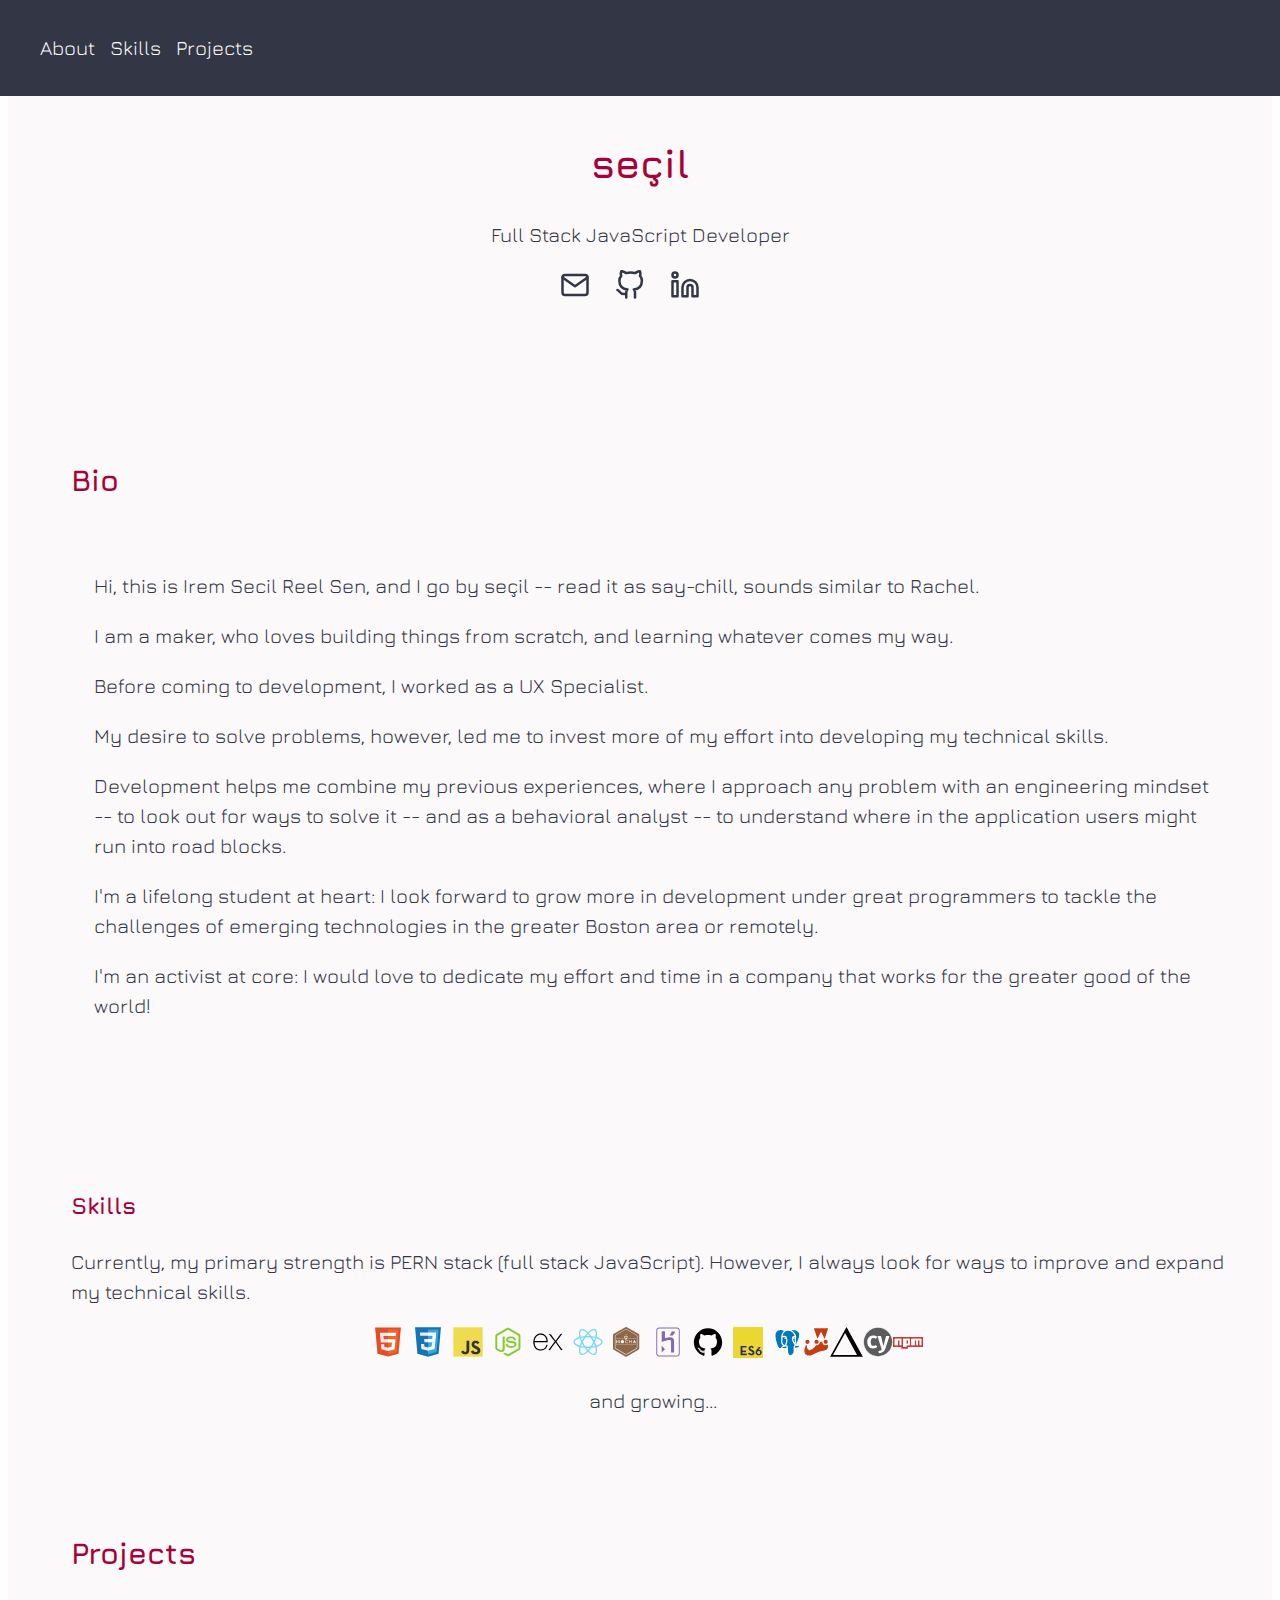
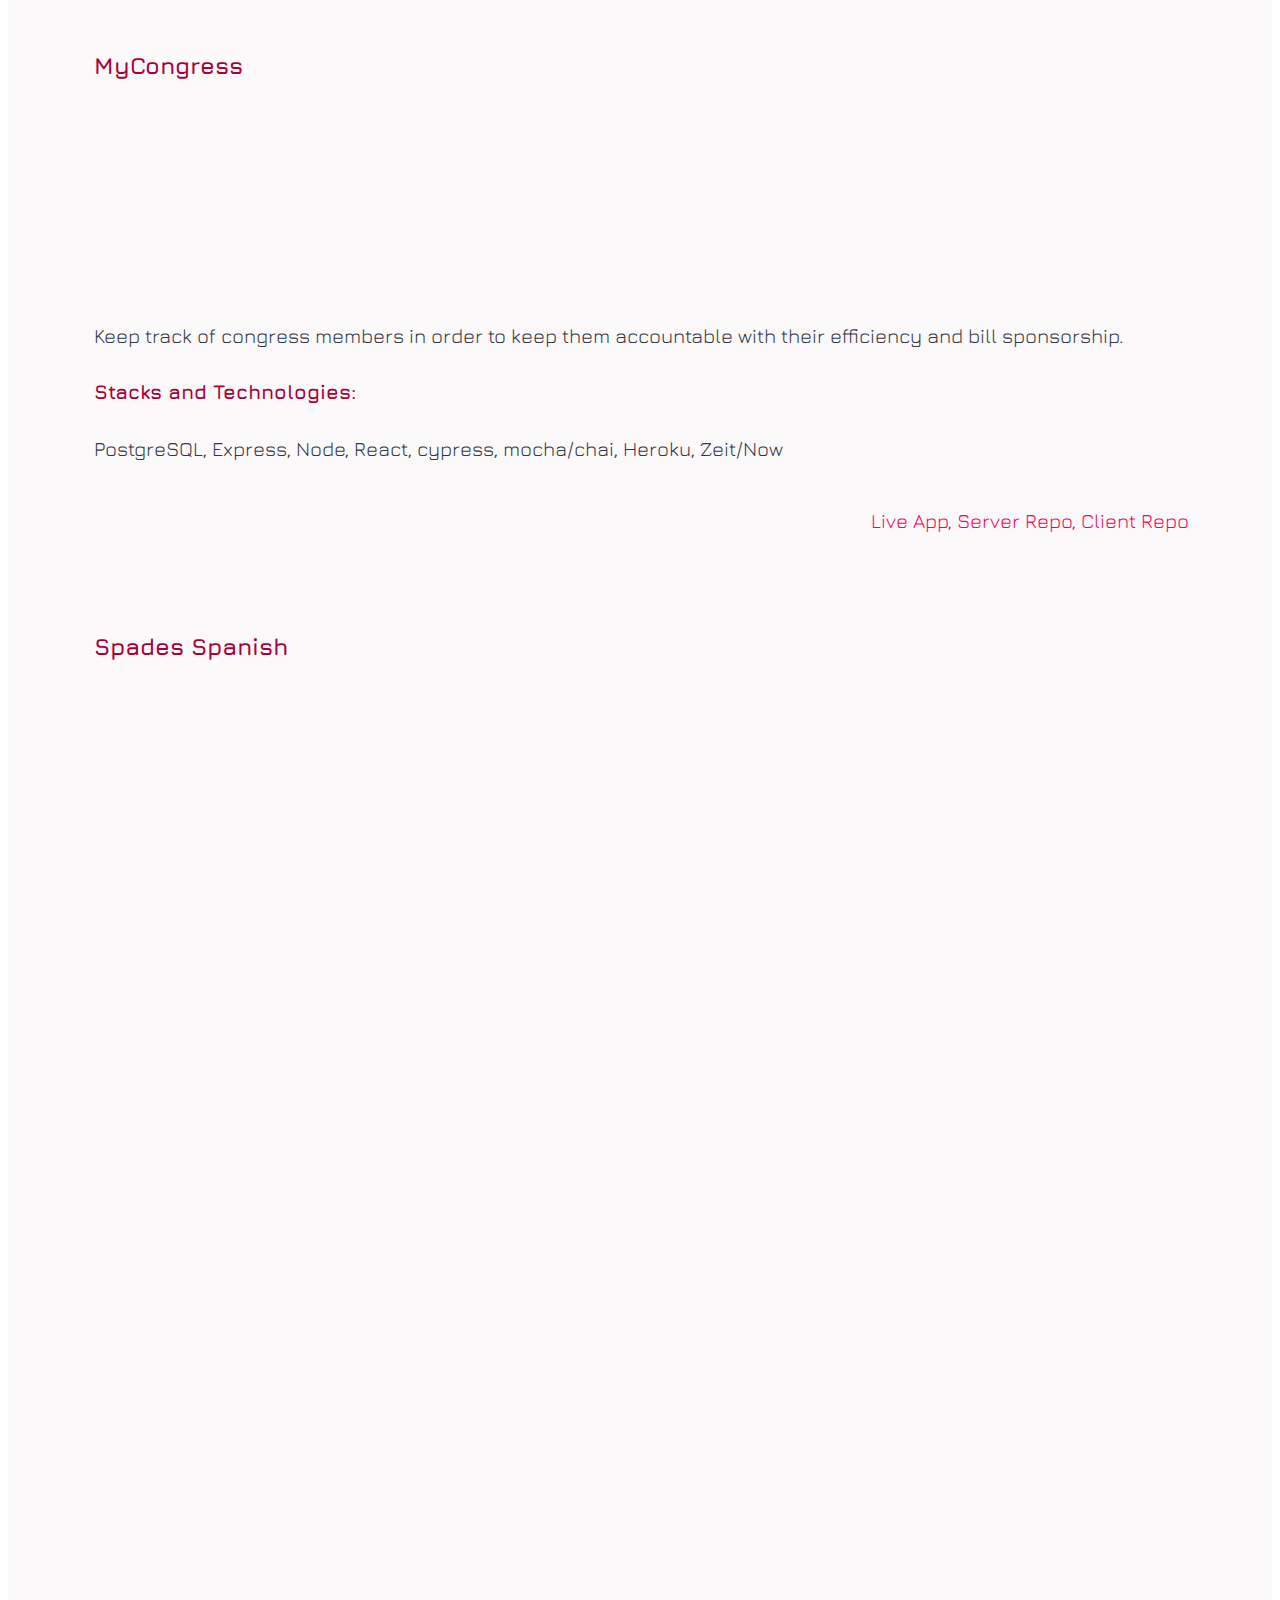
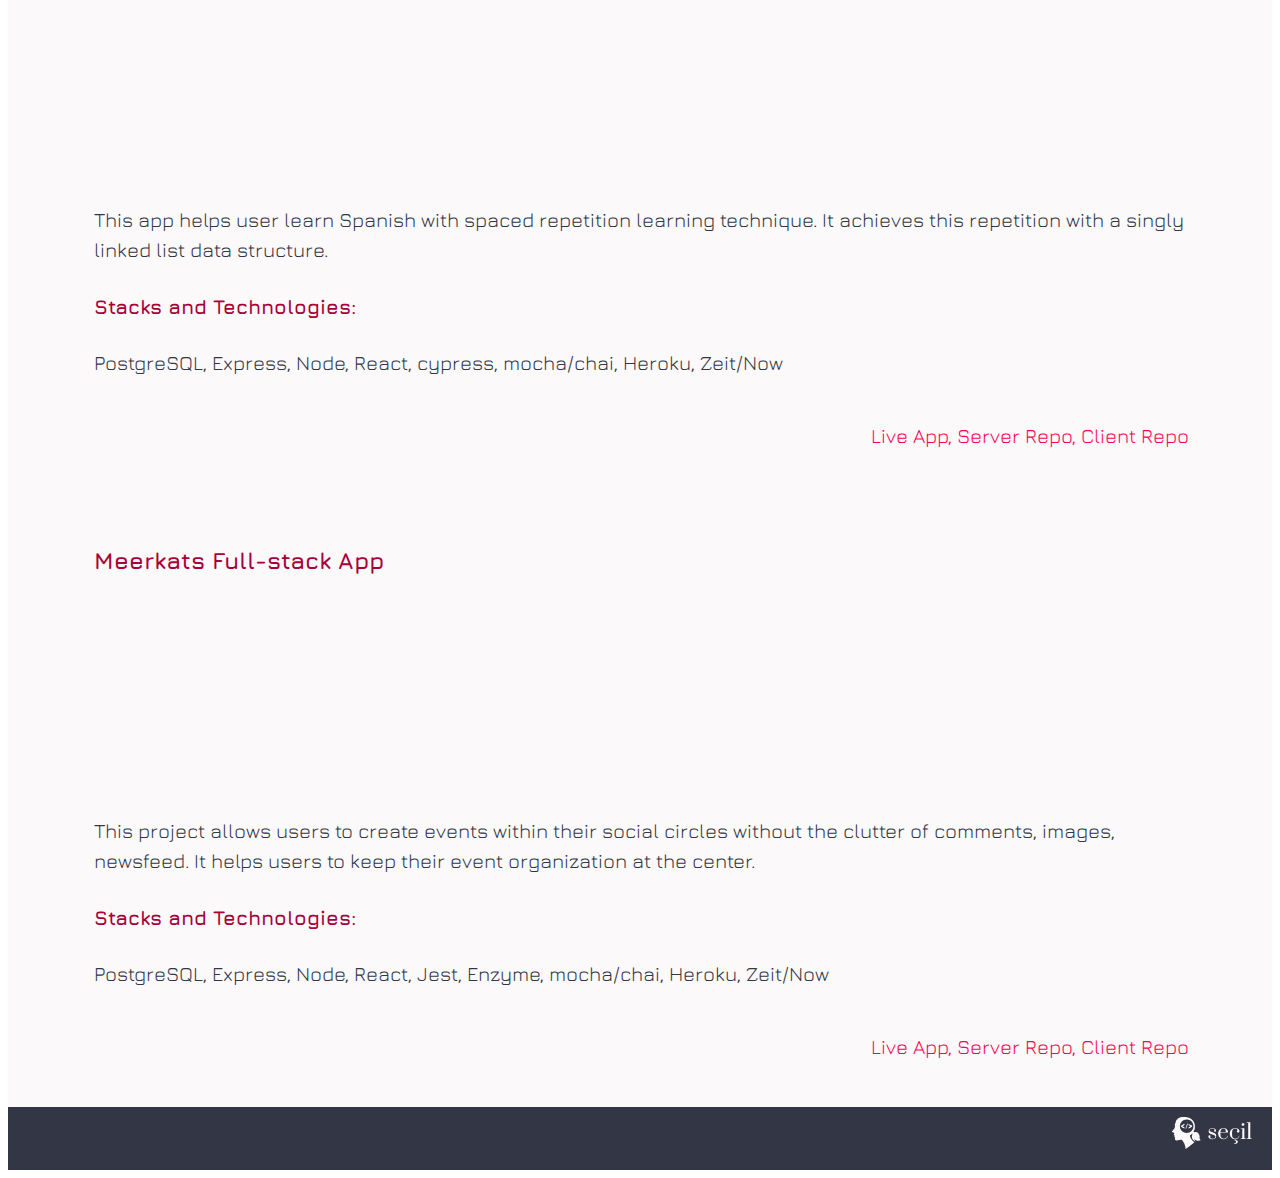
==== index.html @ dd3e44ad "added favicon" ====
<!DOCTYPE html>
<html lang="en">
<head>
        <!-- Global site tag (gtag.js) - Google Analytics -->
    <script async src="https://www.googletagmanager.com/gtag/js?id=UA-135874623-1"></script>
    <script>
    window.dataLayer = window.dataLayer || [];
    function gtag(){dataLayer.push(arguments);}
    gtag('js', new Date());

    gtag('config', 'UA-135874623-1');
    </script>
    <meta charset="UTF-8">
    <meta name="viewport" content="width=device-width, initial-scale=1.0">
    <meta http-equiv="X-UA-Compatible" content="ie=edge">
    <title>seçil, PERN Developer</title>
    <link href="https://fonts.googleapis.com/css?family=Crimson+Text|Julius+Sans+One|Jura" rel="stylesheet">
    <link rel="stylesheet" type="text/css" href="index.css">
    <link rel="icon" href="resources/favicon.ico" type="image/x-icon">
</head>
<body>
    <nav role="navigation">
        <ul id="navigation-bar">
            <li><a href="#about" id="navigation-items">About</a></li>
            <li><a href="#skills" id="navigation-items">Skills</a></li>
            <li><a href="#projects" id="navigation-items">Projects</a></li>
        </ul>
    </nav>
    <main role="main">
        <header role="banner">
            <h1>seçil</h1>
            <p>Full Stack JavaScript Developer</p>
            <div class="contact">
                <a href="mailto:secilreel@yahoo.com" target="_blank">
                    <img src="resources/mail.svg" class="header-logo" alt="mailto logo">
                </a>
                <a href="https://github.com/secilreel" alt="github account link" target="_blank">
                    <img src="resources/github.svg" class="header-logo" alt="github logo">
                </a>
                <a href="https://www.linkedin.com/in/irem-secil-reel-sen/" alt="linkedin account link" target="_blank">
                    <img src="resources/linkedin.svg" class="header-logo" alt="linkedin logo">
                </a>
            </div>
        </header>
        <br />
        <div class="content" id="about">
          <div class="padded-div">
            <h2>Bio</h2>
            <section class="bio-info">
                <p>Hi, this is Irem Secil Reel Sen, and I go by seçil -- read it as 
                    say-chill, sounds similar to Rachel.</p>
                <p>I am a maker, who loves building things from scratch, and learning 
                    whatever comes my way.</p>
                <p>Before coming to development, I worked as a UX Specialist.</p>
                <p>My desire to solve problems, however, led me to invest more of 
                    my effort into developing my technical skills.</p>
                <p>Development helps me combine my previous experiences, where I 
                    approach any problem with an engineering mindset -- to look out for 
                    ways to solve it -- and as a behavioral analyst -- to understand where 
                    in the application users might run into road blocks.</p>
                <p>I'm a lifelong student at heart: I look forward to grow more in 
                    development under great programmers to tackle the challenges of 
                    emerging technologies in the greater Boston area or remotely.</p>
                <p>I'm an activist at core: I would love to dedicate my effort and time
                     in a company that works for the greater good of the world!</p>
                <br />
          </div>
                <div id="skills">
                  <div class="padded-div">
                    <h3>Skills</h3>
                    <p>Currently, my primary strength is PERN stack (full stack JavaScript). However, I always look for ways to improve and expand my technical skills.</p>
                    <div class="tech-skills-icons">
                        <ul class="tech-skills-deck">
                            <li class="tech-skills-icon html" style="opacity: 1;">
                            <svg viewBox="0 0 128 128" class="tech">
                            <path fill="#E44D26" d="M19.037 113.876l-10.005-112.215h109.936l-10.016 112.198-45.019 12.48z"></path><path fill="#F16529" d="M64 116.8l36.378-10.086 8.559-95.878h-44.937z"></path><path fill="#EBEBEB" d="M64 52.455h-18.212l-1.258-14.094h19.47v-13.762h-34.511l.33 3.692 3.382 37.927h30.799zM64 88.198l-.061.017-15.327-4.14-.979-10.975h-13.817l1.928 21.609 28.193 7.826.063-.017z"></path><path fill="#fff" d="M63.952 52.455v13.763h16.947l-1.597 17.849-15.35 4.143v14.319l28.215-7.82.207-2.325 3.234-36.233.335-3.696h-3.708zM63.952 24.599v13.762h33.244l.276-3.092.628-6.978.329-3.692z"></path>
                            </svg>
                            </li>
                            <li class="tech-skills-icon css" style="opacity: 1;">
                            <svg viewBox="0 0 128 128" class="tech" >
                            <path fill="#1572B6" d="M18.814 114.123l-10.054-112.771h110.48l-10.064 112.754-45.243 12.543-45.119-12.526z"></path><path fill="#33A9DC" d="M64.001 117.062l36.559-10.136 8.601-96.354h-45.16v106.49z"></path><path fill="#fff" d="M64.001 51.429h18.302l1.264-14.163h-19.566v-13.831h34.681999999999995l-.332 3.711-3.4 38.114h-30.95v-13.831z"></path><path fill="#EBEBEB" d="M64.083 87.349l-.061.018-15.403-4.159-.985-11.031h-13.882l1.937 21.717 28.331 7.863.063-.018v-14.39z"></path><path fill="#fff" d="M81.127 64.675l-1.666 18.522-15.426 4.164v14.39l28.354-7.858.208-2.337 2.406-26.881h-13.876z"></path><path fill="#EBEBEB" d="M64.048 23.435v13.831000000000001h-33.407999999999994l-.277-3.108-.63-7.012-.331-3.711h34.646zM64.001 51.431v13.831000000000001h-15.209l-.277-3.108-.631-7.012-.33-3.711h16.447z"></path>
                            </svg>
                            </li>
                            <li class="tech-skills-icon js" style="opacity: 1;">
                            <svg viewBox="0 0 128 128" class="tech">
                            <path style="fill: #F0DB4F" d="M1.408 1.408h125.184v125.185h-125.184z"></path><path fill="#323330" d="M116.347 96.736c-.917-5.711-4.641-10.508-15.672-14.981-3.832-1.761-8.104-3.022-9.377-5.926-.452-1.69-.512-2.642-.226-3.665.821-3.32 4.784-4.355 7.925-3.403 2.023.678 3.938 2.237 5.093 4.724 5.402-3.498 5.391-3.475 9.163-5.879-1.381-2.141-2.118-3.129-3.022-4.045-3.249-3.629-7.676-5.498-14.756-5.355l-3.688.477c-3.534.893-6.902 2.748-8.877 5.235-5.926 6.724-4.236 18.492 2.975 23.335 7.104 5.332 17.54 6.545 18.873 11.531 1.297 6.104-4.486 8.08-10.234 7.378-4.236-.881-6.592-3.034-9.139-6.949-4.688 2.713-4.688 2.713-9.508 5.485 1.143 2.499 2.344 3.63 4.26 5.795 9.068 9.198 31.76 8.746 35.83-5.176.165-.478 1.261-3.666.38-8.581zm-46.885-37.793h-11.709l-.048 30.272c0 6.438.333 12.34-.714 14.149-1.713 3.558-6.152 3.117-8.175 2.427-2.059-1.012-3.106-2.451-4.319-4.485-.333-.584-.583-1.036-.667-1.071l-9.52 5.83c1.583 3.249 3.915 6.069 6.902 7.901 4.462 2.678 10.459 3.499 16.731 2.059 4.082-1.189 7.604-3.652 9.448-7.401 2.666-4.915 2.094-10.864 2.07-17.444.06-10.735.001-21.468.001-32.237z"></path>
                            </svg>
                            </li>
                            <li class="tech-skills-icon node" style="opacity: 1;">
                            <svg viewBox="0 0 128 128" class="tech">
                            <path style="fill:#83CD29" d="M112.771 30.334l-44.097-25.605c-2.781-1.584-6.402-1.584-9.205 0l-44.568 25.605c-2.87 1.651-4.901 4.754-4.901 8.073v51.142c0 3.319 2.084 6.423 4.954 8.083l11.775 6.688c5.628 2.772 7.617 2.772 10.178 2.772 8.333 0 13.093-5.039 13.093-13.828v-50.49c0-.713-.371-1.774-1.071-1.774h-5.623c-.712 0-2.306 1.061-2.306 1.773v50.49c0 3.896-3.524 7.773-10.11 4.48l-12.167-7.013c-.424-.23-.723-.693-.723-1.181v-51.142c0-.482.555-.966.982-1.213l44.424-25.561c.415-.235 1.025-.235 1.439 0l43.882 25.555c.42.253.272.722.272 1.219v51.142c0 .488.183.963-.232 1.198l-44.086 25.576c-.378.227-.847.227-1.261 0l-11.307-6.749c-.341-.198-.746-.269-1.073-.086-3.146 1.783-3.726 2.02-6.677 3.043-.726.253-1.797.692.41 1.929l14.798 8.754c1.417.82 3.027 1.246 4.647 1.246 1.642 0 3.25-.426 4.667-1.246l43.885-25.582c2.87-1.672 4.23-4.764 4.23-8.083v-51.142c0-3.319-1.36-6.414-4.229-8.073zM77.91 81.445c-11.726 0-14.309-3.235-15.17-9.066-.1-.628-.633-1.379-1.272-1.379h-5.731c-.709 0-1.279.86-1.279 1.566 0 7.466 4.059 16.512 23.453 16.512 14.039 0 22.088-5.455 22.088-15.109 0-9.572-6.467-12.084-20.082-13.886-13.762-1.819-15.16-2.738-15.16-5.962 0-2.658 1.184-6.203 11.374-6.203 9.105 0 12.461 1.954 13.842 8.091.118.577.645.991 1.24.991h5.754c.354 0 .692-.143.94-.396.24-.272.367-.613.335-.979-.891-10.568-7.912-15.493-22.112-15.493-12.631 0-20.166 5.334-20.166 14.275 0 9.698 7.497 12.378 19.622 13.577 14.505 1.422 15.633 3.542 15.633 6.395 0 4.955-3.978 7.066-13.309 7.066z"></path>
                            </svg>
                            </li>
                            <li class="tech-skills-icon express" style="opacity: 1;">
                            <svg viewBox="0 0 128 128" class="tech">
                            <path style="fill:black" d="M126.67,98.44c-4.56,1.16-7.38.05-9.91-3.75-5.68-8.51-11.95-16.63-18-24.9-.78-1.07-1.59-2.12-2.6-3.45C89,76,81.85,85.2,75.14,94.77c-2.4,3.42-4.92,4.91-9.4,3.7L92.66,62.34,67.6,29.71c4.31-.84,7.29-.41,9.93,3.45,5.83,8.52,12.26,16.63,18.67,25.21C102.65,49.82,109,41.7,115,33.26c2.41-3.42,5-4.72,9.33-3.46-3.28,4.35-6.49,8.63-9.72,12.88-4.36,5.73-8.64,11.53-13.16,17.14-1.61,2-1.35,3.3.09,5.19C109.9,76,118.16,87.1,126.67,98.44Z"></path><path style="fill:black" d="M1.33,61.74c.72-3.61,1.2-7.29,2.2-10.83,6-21.43,30.6-30.34,47.5-17.06C60.93,41.64,63.39,52.62,62.9,65H7.1c-.84,22.21,15.15,35.62,35.53,28.78,7.15-2.4,11.36-8,13.47-15,1.07-3.51,2.84-4.06,6.14-3.06-1.69,8.76-5.52,16.08-13.52,20.66-12,6.86-29.13,4.64-38.14-4.89C5.26,85.89,3,78.92,2,71.39c-.15-1.2-.46-2.38-.7-3.57Q1.33,64.78,1.33,61.74ZM7.2,60.25H57.63c-.33-16.06-10.33-27.47-24-27.57C18.63,32.56,7.85,43.7,7.2,60.25Z"></path>
                            </svg>
                            </li>
                            <li class="tech-skills-icon react" style="opacity: 1;">
                            <svg viewBox="0 0 128 128" class="tech">
                            <path style="fill: #74d8f5" d="M107.3 45.2c-2.2-.8-4.5-1.6-6.9-2.3.6-2.4 1.1-4.8 1.5-7.1 2.1-13.2-.2-22.5-6.6-26.1-1.9-1.1-4-1.6-6.4-1.6-7 0-15.9 5.2-24.9 13.9-9-8.7-17.9-13.9-24.9-13.9-2.4 0-4.5.5-6.4 1.6-6.4 3.7-8.7 13-6.6 26.1.4 2.3.9 4.7 1.5 7.1-2.4.7-4.7 1.4-6.9 2.3-12.5 4.8-19.3 11.4-19.3 18.8s6.9 14 19.3 18.8c2.2.8 4.5 1.6 6.9 2.3-.6 2.4-1.1 4.8-1.5 7.1-2.1 13.2.2 22.5 6.6 26.1 1.9 1.1 4 1.6 6.4 1.6 7.1 0 16-5.2 24.9-13.9 9 8.7 17.9 13.9 24.9 13.9 2.4 0 4.5-.5 6.4-1.6 6.4-3.7 8.7-13 6.6-26.1-.4-2.3-.9-4.7-1.5-7.1 2.4-.7 4.7-1.4 6.9-2.3 12.5-4.8 19.3-11.4 19.3-18.8s-6.8-14-19.3-18.8zm-14.8-30.5c4.1 2.4 5.5 9.8 3.8 20.3-.3 2.1-.8 4.3-1.4 6.6-5.2-1.2-10.7-2-16.5-2.5-3.4-4.8-6.9-9.1-10.4-13 7.4-7.3 14.9-12.3 21-12.3 1.3 0 2.5.3 3.5.9zm-11.2 59.3c-1.8 3.2-3.9 6.4-6.1 9.6-3.7.3-7.4.4-11.2.4-3.9 0-7.6-.1-11.2-.4-2.2-3.2-4.2-6.4-6-9.6-1.9-3.3-3.7-6.7-5.3-10 1.6-3.3 3.4-6.7 5.3-10 1.8-3.2 3.9-6.4 6.1-9.6 3.7-.3 7.4-.4 11.2-.4 3.9 0 7.6.1 11.2.4 2.2 3.2 4.2 6.4 6 9.6 1.9 3.3 3.7 6.7 5.3 10-1.7 3.3-3.4 6.6-5.3 10zm8.3-3.3c1.5 3.5 2.7 6.9 3.8 10.3-3.4.8-7 1.4-10.8 1.9 1.2-1.9 2.5-3.9 3.6-6 1.2-2.1 2.3-4.2 3.4-6.2zm-25.6 27.1c-2.4-2.6-4.7-5.4-6.9-8.3 2.3.1 4.6.2 6.9.2 2.3 0 4.6-.1 6.9-.2-2.2 2.9-4.5 5.7-6.9 8.3zm-18.6-15c-3.8-.5-7.4-1.1-10.8-1.9 1.1-3.3 2.3-6.8 3.8-10.3 1.1 2 2.2 4.1 3.4 6.1 1.2 2.2 2.4 4.1 3.6 6.1zm-7-25.5c-1.5-3.5-2.7-6.9-3.8-10.3 3.4-.8 7-1.4 10.8-1.9-1.2 1.9-2.5 3.9-3.6 6-1.2 2.1-2.3 4.2-3.4 6.2zm25.6-27.1c2.4 2.6 4.7 5.4 6.9 8.3-2.3-.1-4.6-.2-6.9-.2-2.3 0-4.6.1-6.9.2 2.2-2.9 4.5-5.7 6.9-8.3zm22.2 21l-3.6-6c3.8.5 7.4 1.1 10.8 1.9-1.1 3.3-2.3 6.8-3.8 10.3-1.1-2.1-2.2-4.2-3.4-6.2zm-54.5-16.2c-1.7-10.5-.3-17.9 3.8-20.3 1-.6 2.2-.9 3.5-.9 6 0 13.5 4.9 21 12.3-3.5 3.8-7 8.2-10.4 13-5.8.5-11.3 1.4-16.5 2.5-.6-2.3-1-4.5-1.4-6.6zm-24.7 29c0-4.7 5.7-9.7 15.7-13.4 2-.8 4.2-1.5 6.4-2.1 1.6 5 3.6 10.3 6 15.6-2.4 5.3-4.5 10.5-6 15.5-13.8-4-22.1-10-22.1-15.6zm28.5 49.3c-4.1-2.4-5.5-9.8-3.8-20.3.3-2.1.8-4.3 1.4-6.6 5.2 1.2 10.7 2 16.5 2.5 3.4 4.8 6.9 9.1 10.4 13-7.4 7.3-14.9 12.3-21 12.3-1.3 0-2.5-.3-3.5-.9zm60.8-20.3c1.7 10.5.3 17.9-3.8 20.3-1 .6-2.2.9-3.5.9-6 0-13.5-4.9-21-12.3 3.5-3.8 7-8.2 10.4-13 5.8-.5 11.3-1.4 16.5-2.5.6 2.3 1 4.5 1.4 6.6zm9-15.6c-2 .8-4.2 1.5-6.4 2.1-1.6-5-3.6-10.3-6-15.6 2.4-5.3 4.5-10.5 6-15.5 13.8 4 22.1 10 22.1 15.6 0 4.7-5.8 9.7-15.7 13.4z"></path>
                            </svg>
                            </li>
                            <li class="tech-skills-icon mocha" style="opacity: 1;">
                            <svg viewBox="0 0 128 128" class="tech">
                            <path style="fill: #8d6748" class="cls-1" d="M60.91,52h4a1,1,0,0,0,.54-.24C67.77,49,68.1,43.6,68.1,41.7a.7.7,0,0,0-.68-.7h-9a.68.68,0,0,0-.68.68c.07,1.9.34,7.36,2.65,10.08A.65.65,0,0,0,60.91,52Zm4.41-5.16C67,46.23,67,45.62,67,45.62a10.69,10.69,0,0,1-2,5.24.51.51,0,0,1-.41.15H61.25c-.14,0-.34,0-.41-.15a9.6,9.6,0,0,1-1.7-3.77S63.08,47.65,65.32,46.84Z" transform="translate(-8 -0.81)"></path><path style="fill: #8d6748" class="cls-1" d="M116.42,29.94,67.48,1.72a6.83,6.83,0,0,0-6.83,0L11.6,29.94A6.9,6.9,0,0,0,8,35.78V92.22a7,7,0,0,0,3.58,5.83l48.94,28.22a6.83,6.83,0,0,0,6.83,0L116.4,98.06a7.14,7.14,0,0,0,3.6-5.83V35.78A7,7,0,0,0,116.42,29.94ZM112,88.29a5.77,5.77,0,0,1-2.94,5L66.86,117.66a5.65,5.65,0,0,1-5.84,0L18.87,93.31a5.63,5.63,0,0,1-2.87-5V39.58a5.71,5.71,0,0,1,2.87-5L61,10.2a5.6,5.6,0,0,1,5.82,0l42.21,24.35a5.69,5.69,0,0,1,2.93,5Z" transform="translate(-8 -0.81)"></path><path style="fill: #8d6748" class="cls-1" d="M108.06,36.32,65.85,12a3.87,3.87,0,0,0-1.91-.54A4.06,4.06,0,0,0,62,12L19.87,36.32A3.88,3.88,0,0,0,18,39.65V88.35a3.87,3.87,0,0,0,1.87,3.32L62,116a3.62,3.62,0,0,0,1.89.54,3.82,3.82,0,0,0,1.9-.54l42.23-24.35A3.94,3.94,0,0,0,110,88.35V39.65A3.94,3.94,0,0,0,108.06,36.32ZM67,68.19a4.8,4.8,0,0,0,3.65-1.69L72.17,68a7.7,7.7,0,0,1-1.08,1,5.9,5.9,0,0,1-1.22.75,5,5,0,0,1-1.42.47,8.33,8.33,0,0,1-1.83.14,6.72,6.72,0,0,1-4.88-2,6.1,6.1,0,0,1-1.3-2.24A7.34,7.34,0,0,1,60,63.39v-.07a7.12,7.12,0,0,1,.42-2.71,7.63,7.63,0,0,1,1.36-2.24A6.35,6.35,0,0,1,64,56.88a7.53,7.53,0,0,1,2.83-.54,13.09,13.09,0,0,1,1.69.14c.54.14.95.27,1.42.41a6.43,6.43,0,0,1,1.15.68,11.79,11.79,0,0,1,1,.88l-1.56,1.63A4.83,4.83,0,1,0,67,68.19ZM64.17,30.56c-.34.47.07,1.63.95,3a2.83,2.83,0,0,1-.95,4,3.83,3.83,0,0,0-.75-2.31C61.8,32.79,63.29,31.64,64.17,30.56Zm-2.71,2.51c-.27.27,0,1.09.61,2a1.91,1.91,0,0,1-.61,2.71A2.74,2.74,0,0,0,61,36.25C59.9,34.56,60.85,33.81,61.46,33.07ZM56.5,39H69.26a.64.64,0,0,1,.68.63C69.94,42,69.6,50,66.2,53.77a.64.64,0,0,1-.47.23H60a.67.67,0,0,1-.47-.26C56.16,49.88,55.83,42,55.83,39.66A.66.66,0,0,1,56.5,39ZM21,49H55.35s.07,0,.07,1H21ZM55,63.32v.07a7.37,7.37,0,0,1-.47,2.71,6.7,6.7,0,0,1-1.46,2.24,6.4,6.4,0,0,1-2.22,1.49,6.63,6.63,0,0,1-2.84.54,7.86,7.86,0,0,1-2.84-.54,6.47,6.47,0,0,1-2.24-1.49,6.3,6.3,0,0,1-1.41-2.24A7.16,7.16,0,0,1,41,63.39v-.07a7.43,7.43,0,0,1,.53-2.71A6.79,6.79,0,0,1,43,58.37a6.46,6.46,0,0,1,2.23-1.49,6.66,6.66,0,0,1,2.85-.54,7.88,7.88,0,0,1,2.85.54,6.48,6.48,0,0,1,2.24,1.49,6.18,6.18,0,0,1,1.35,2.24A7.14,7.14,0,0,1,55,63.32ZM29.1,67H29l-4-6.46V70H22V57h3l4.14,6.38L33.23,57H36V70H33V60.47ZM107,75H21V74h86ZM86,62V57h2V70H86V64H79v6H77V57h2v5Zm6.73,8,6-13h2.17l6,13h-2.51L103,67H96.6l-1.42,3ZM107,50H70.41c0-1,.07-1,.07-1H107Z" transform="translate(-8 -0.81)"></path>
                            </svg>
                            </li>
                            <li class="tech-skills-icon heroku" style="opacity: 1;">
                            <svg viewBox="0 0 128 128" class="tech">
                            <path style="fill: #8669a9" d="M114 13.9c0-6.6-5.3-11.9-11.9-11.9h-76.2c-6.6 0-11.9 5.3-11.9 11.9v100.3c0 6.6 5.3 11.9 11.9 11.9h76.3c6.6 0 11.9-5.3 11.9-11.9v-100.3zm-4 .1v99.3c0 4.7-3.5 8.7-8.2 8.7h-75.3c-4.7 0-8.5-4-8.5-8.7v-99.3c0-4.7 3.9-8 8.5-8h75.2c4.7 0 8.4 3.6 8.4 8.3l-.1-.3zM37 108.7l14.1-14.1-14.1-14.1zM51 47.8v-29.4l-13.9.1s.1 45.9.2 45.7c42.8-16.7 39.7-4.8 39.7-4.8v49.4l-.1.2h13.1v-49.5c0-27.1-39-11.7-39-11.7zM70 36h14.8c8-10 10.7-17 10.7-17h-15.3s-4.9 11-10.2 17z"></path>
                            </svg>
                            </li>
                            <li class="tech-skills-icon github" style="opacity: 1;">
                            <svg viewBox="0 0 128 128" class="tech">
                            <path fill-rule="evenodd" clip-rule="evenodd" d="M64 5.103c-33.347 0-60.388 27.035-60.388 60.388 0 26.682 17.303 49.317 41.297 57.303 3.017.56 4.125-1.31 4.125-2.905 0-1.44-.056-6.197-.082-11.243-16.8 3.653-20.345-7.125-20.345-7.125-2.747-6.98-6.705-8.836-6.705-8.836-5.48-3.748.413-3.67.413-3.67 6.063.425 9.257 6.223 9.257 6.223 5.386 9.23 14.127 6.562 17.573 5.02.542-3.903 2.107-6.568 3.834-8.076-13.413-1.525-27.514-6.704-27.514-29.843 0-6.593 2.36-11.98 6.223-16.21-.628-1.52-2.695-7.662.584-15.98 0 0 5.07-1.623 16.61 6.19C53.7 35 58.867 34.327 64 34.304c5.13.023 10.3.694 15.127 2.033 11.526-7.813 16.59-6.19 16.59-6.19 3.287 8.317 1.22 14.46.593 15.98 3.872 4.23 6.215 9.617 6.215 16.21 0 23.194-14.127 28.3-27.574 29.796 2.167 1.874 4.097 5.55 4.097 11.183 0 8.08-.07 14.583-.07 16.572 0 1.607 1.088 3.49 4.148 2.897 23.98-7.994 41.263-30.622 41.263-57.294C124.388 32.14 97.35 5.104 64 5.104z"></path><path d="M26.484 91.806c-.133.3-.605.39-1.035.185-.44-.196-.685-.605-.543-.906.13-.31.603-.395 1.04-.188.44.197.69.61.537.91zm-.743-.55M28.93 94.535c-.287.267-.85.143-1.232-.28-.396-.42-.47-.983-.177-1.254.298-.266.844-.14 1.24.28.394.426.472.984.17 1.255zm-.575-.618M31.312 98.012c-.37.258-.976.017-1.35-.52-.37-.538-.37-1.183.01-1.44.373-.258.97-.025 1.35.507.368.545.368 1.19-.01 1.452zm0 0M34.573 101.373c-.33.365-1.036.267-1.552-.23-.527-.487-.674-1.18-.343-1.544.336-.366 1.045-.264 1.564.23.527.486.686 1.18.333 1.543zm0 0M39.073 103.324c-.147.473-.825.688-1.51.486-.683-.207-1.13-.76-.99-1.238.14-.477.823-.7 1.512-.485.683.206 1.13.756.988 1.237zm0 0M44.016 103.685c.017.498-.563.91-1.28.92-.723.017-1.308-.387-1.315-.877 0-.503.568-.91 1.29-.924.717-.013 1.306.387 1.306.88zm0 0M48.614 102.903c.086.485-.413.984-1.126 1.117-.7.13-1.35-.172-1.44-.653-.086-.498.422-.997 1.122-1.126.714-.123 1.354.17 1.444.663zm0 0"></path>
                            </svg>
                            </li>
                            <li class="tech-skills-icon es6" style="opacity: 1;">
                                <svg version="1.1" id="Layer_1" xmlns="http://www.w3.org/2000/svg" xmlns:xlink="http://www.w3.org/1999/xlink" x="0px" y="0px" viewBox="0 0 483 512" enable-background="new 0 0 483 512" xml:space="preserve" class="tech">
                            <g>
                                <g>
                                <path fill="#ECD732" d="M1.003,512.999C1.002,342.335,1.002,171.67,1.001,1.003c160.998-0.001,321.996-0.001,482.995-0.002
                                    c0.002,170.664,0.002,341.329,0.003,511.995C323.002,512.998,162.003,512.998,1.003,512.999z M152.233,427.398
                                    c0-7.55,0-14.258,0-21.358c20.056,0,39.652,0,59.454,0c0-8.97,0-17.521,0-26.692c-20.016,0-39.743,0-59.493,0
                                    c0-15.994,0-31.363,0-47.363c22.794,0,45.17,0,67.398,0c0-9.376,0-18.109,0-26.646c-33.132,0-65.87,0-98.558,0
                                    c0,49.991,0,99.584,0,149.388c34.017,0,67.745,0,101.582,0c0-9.147,0-18.013,0-27.327
                                    C198.985,427.398,175.717,427.398,152.233,427.398z M239.532,425.037c3.899,8.383,9.245,14.76,16.095,19.646
                                    c18.021,12.854,38.114,15.034,59.047,9.794c16.555-4.145,28.362-13.989,31.512-31.604c3.194-17.861-0.607-33.895-16.297-44.581
                                    c-8.984-6.12-19.278-10.312-28.965-15.404c-5.426-2.853-11.046-5.422-16.157-8.761c-4.844-3.164-5.908-8.398-4.665-13.788
                                    c1.239-5.377,5.054-8.369,10.437-9.467c7.775-1.586,14.081,0.914,19.138,6.822c1.569,1.835,2.914,3.862,4.472,5.949
                                    c8.337-5.372,16.236-10.462,24.941-16.071c-4.604-5.194-8.174-10.35-12.81-14.235c-12.079-10.124-26.479-11.688-41.475-9.404
                                    c-16.195,2.465-28.704,10.521-33.681,26.604c-5.274,17.05-2.908,33.376,11.069,45.749c6.349,5.618,14.328,9.527,21.898,13.595
                                    c7.74,4.158,16.033,7.283,23.806,11.389c5.52,2.915,8.781,7.862,7.9,14.396c-0.908,6.729-5.621,10.353-11.73,12.24
                                    c-12.874,3.977-26.399-0.64-35.072-11.832c-1.394-1.798-2.737-3.635-4.257-5.655C256.22,415.359,248.062,420.09,239.532,425.037z
                                    M411.213,368.761c6.08-7.839,12.271-15.626,18.244-23.576c5.906-7.862,11.595-15.891,17.915-24.584
                                    c-10.744,0-20.378,0.153-30.002-0.085c-3.272-0.081-5.114,1.145-6.925,3.687c-10.13,14.23-20.627,28.203-30.568,42.562
                                    c-4.709,6.803-9.129,13.967-12.52,21.49c-10.223,22.681-4.501,46.476,14.598,59.069c19.255,12.697,40.01,13.492,60.051,2.516
                                    c28.407-15.557,30.949-57.946,5.064-75.402C435.967,366.949,423.604,365.861,411.213,368.761z"></path>
                                <path fill-rule="evenodd" clip-rule="evenodd" fill="#343332" d="M152.233,427.398c23.483,0,46.752,0,70.384,0
                                    c0,9.314,0,18.18,0,27.327c-33.837,0-67.565,0-101.582,0c0-49.804,0-99.396,0-149.388c32.688,0,65.425,0,98.558,0
                                    c0,8.537,0,17.271,0,26.646c-22.228,0-44.604,0-67.398,0c0,16,0,31.369,0,47.363c19.75,0,39.477,0,59.493,0
                                    c0,9.171,0,17.723,0,26.692c-19.802,0-39.398,0-59.454,0C152.233,413.141,152.233,419.849,152.233,427.398z"></path>
                                <path fill-rule="evenodd" clip-rule="evenodd" fill="#343332" d="M239.532,425.037c8.53-4.947,16.688-9.678,25.206-14.618
                                    c1.52,2.021,2.863,3.857,4.257,5.655c8.673,11.192,22.198,15.809,35.072,11.832c6.109-1.888,10.822-5.511,11.73-12.24
                                    c0.881-6.533-2.381-11.48-7.9-14.396c-7.772-4.105-16.065-7.23-23.806-11.389c-7.57-4.067-15.55-7.977-21.898-13.595
                                    c-13.978-12.373-16.344-28.699-11.069-45.749c4.977-16.083,17.485-24.14,33.681-26.604c14.996-2.283,29.396-0.72,41.475,9.404
                                    c4.636,3.886,8.206,9.041,12.81,14.235c-8.705,5.609-16.604,10.699-24.941,16.071c-1.558-2.087-2.902-4.114-4.472-5.949
                                    c-5.057-5.908-11.362-8.408-19.138-6.822c-5.383,1.098-9.197,4.09-10.437,9.467c-1.243,5.39-0.179,10.624,4.665,13.788
                                    c5.111,3.339,10.731,5.908,16.157,8.761c9.687,5.092,19.98,9.284,28.965,15.404c15.689,10.687,19.491,26.72,16.297,44.581
                                    c-3.149,17.614-14.957,27.459-31.512,31.604c-20.933,5.24-41.025,3.061-59.047-9.794
                                    C248.777,439.797,243.432,433.42,239.532,425.037z"></path>
                                <path fill-rule="evenodd" clip-rule="evenodd" fill="#343332" d="M411.213,368.761c12.392-2.899,24.754-1.812,35.857,5.677
                                    c25.885,17.456,23.343,59.846-5.064,75.402c-20.041,10.977-40.796,10.182-60.051-2.516c-19.099-12.594-24.82-36.389-14.598-59.069
                                    c3.391-7.523,7.811-14.688,12.52-21.49c9.941-14.359,20.438-28.332,30.568-42.562c1.811-2.542,3.652-3.768,6.925-3.687
                                    c9.624,0.238,19.258,0.085,30.002,0.085c-6.32,8.693-12.009,16.722-17.915,24.584
                                    C423.483,353.135,417.293,360.922,411.213,368.761z M413.417,430.193c11.628,0.109,20.467-8.429,20.512-19.815
                                    c0.044-11.304-8.896-20.243-20.255-20.251c-11.267-0.009-20.464,9.142-20.354,20.251
                                    C393.43,421.603,402.034,430.086,413.417,430.193z"></path>
                                <path fill-rule="evenodd" clip-rule="evenodd" fill="#EAD532" d="M413.417,430.193c-11.383-0.107-19.987-8.591-20.098-19.815
                                    c-0.109-11.109,9.088-20.26,20.354-20.251c11.358,0.008,20.299,8.947,20.255,20.251
                                    C433.884,421.765,425.045,430.303,413.417,430.193z"></path>
                                </g>
                            </g>
                            </svg>
                            </li>
                            <li class="tech-skills-icon postgres" style="opacity: 1;">
                            <svg xmlns="http://www.w3.org/2000/svg" xmlns:xlink="http://www.w3.org/1999/xlink" viewBox="0 0 48 48" version="1.1" width="30px" height="30px">
                                <g id="surface1">
                                <path style=" fill:#FFFFFF;" d="M 44.082031 29.789063 C 43.898438 28.960938 43.148438 27.992188 41.632813 27.992188 C 41.320313 27.992188 40.980469 28.03125 40.597656 28.113281 C 39.886719 28.257813 39.285156 28.328125 38.753906 28.355469 C 42.886719 21.3125 45.570313 11.535156 42.914063 8.140625 C 39.410156 3.667969 34.699219 3 32.203125 3 L 31.96875 3 C 31.039063 3.015625 30.074219 3.128906 29.105469 3.339844 L 25.519531 4.113281 C 25.03125 4.050781 24.535156 4.007813 24.019531 4 L 23.820313 4 C 22.226563 4 20.773438 4.335938 19.480469 4.972656 L 18.226563 4.480469 C 16.507813 3.800781 13.921875 2.992188 11.359375 2.992188 C 11.214844 2.992188 11.074219 2.996094 10.929688 3.003906 C 8.40625 3.09375 6.242188 4.050781 4.664063 5.769531 C 2.695313 7.914063 1.800781 11.054688 2.003906 15.101563 C 2.011719 15.308594 4.460938 36 11.398438 36 L 11.488281 36 C 12.390625 35.976563 13.25 35.613281 14.050781 34.921875 C 14.664063 35.382813 15.457031 35.652344 16.195313 35.761719 C 16.683594 35.878906 17.5625 36.039063 18.613281 36.039063 C 19.898438 36.039063 21.058594 35.777344 22.054688 35.300781 C 22.054688 36.183594 22.050781 37.296875 22.039063 38.71875 L 22.039063 38.796875 L 22.042969 38.871094 C 22.140625 40.289063 22.386719 41.566406 22.753906 42.570313 C 23.804688 45.429688 25.621094 47.003906 27.863281 47.003906 C 27.957031 47.003906 28.054688 47.003906 28.148438 46.996094 C 29.996094 46.882813 31.867188 45.84375 33.152344 44.222656 C 34.546875 42.46875 34.867188 40.617188 34.992188 39.199219 L 35 39.109375 L 35 34.945313 L 35.101563 34.953125 L 35.539063 34.992188 L 35.582031 34.996094 L 35.621094 34.996094 C 35.746094 35.003906 35.875 35.007813 36.003906 35.007813 C 37.511719 35.007813 39.367188 34.613281 40.621094 34.03125 C 41.820313 33.476563 44.558594 31.949219 44.082031 29.789063 Z "/>
                                <path style=" fill:#0277BD;" d="M 33 34 C 33 33.796875 33.011719 33.625 33.019531 33.433594 C 33.007813 33.183594 33 33 33 33 C 33 33 33.011719 32.992188 33.03125 32.976563 C 33.179688 30.304688 33.917969 29.273438 34.707031 28.6875 C 34.597656 28.535156 34.46875 28.371094 34.351563 28.214844 C 34.019531 27.777344 33.601563 27.234375 33.160156 26.539063 L 33.078125 26.382813 C 33.011719 26.21875 32.847656 25.933594 32.640625 25.5625 C 31.460938 23.421875 28.996094 18.96875 30.683594 16.15625 C 31.421875 14.925781 32.804688 14.214844 34.804688 14.039063 C 33.984375 11.71875 30.925781 6.113281 23.984375 6 C 23.984375 6 23.980469 6 23.980469 6 C 17.9375 5.902344 15.953125 11.390625 15.308594 14.671875 C 16.195313 14.296875 17.214844 14.066406 18.144531 14.066406 C 18.15625 14.066406 18.171875 14.066406 18.1875 14.066406 C 20.476563 14.082031 22.050781 15.304688 22.507813 17.421875 C 22.84375 18.972656 23.003906 20.328125 23 21.574219 C 22.992188 24.292969 22.441406 25.722656 21.960938 26.984375 L 21.804688 27.390625 C 21.679688 27.726563 21.550781 28.035156 21.425781 28.328125 C 21.300781 28.628906 21.1875 28.890625 21.109375 29.132813 C 21.59375 29.242188 21.972656 29.394531 22.234375 29.511719 L 22.382813 29.578125 C 22.429688 29.597656 22.476563 29.621094 22.519531 29.644531 C 23.367188 30.160156 23.898438 30.953125 24.011719 31.878906 C 24.070313 32.378906 24.0625 35.773438 24.039063 38.734375 C 24.128906 40.019531 24.34375 41.097656 24.632813 41.878906 C 25.042969 42.992188 26.0625 45.121094 28.027344 45 C 29.398438 44.914063 30.714844 44.078125 31.589844 42.980469 C 32.527344 41.800781 32.871094 40.492188 33.003906 39.023438 L 33.003906 34 Z "/>
                                <path style=" fill:#0277BD;" d="M 15.113281 28.917969 C 13.5 27.234375 12.714844 24.96875 13.011719 22.859375 C 13.296875 20.824219 13.132813 18.835938 13.046875 17.761719 C 13.019531 17.40625 13 17.140625 13 16.992188 C 13 16.984375 13.003906 16.976563 13.003906 16.96875 C 13.003906 16.964844 13 16.964844 13 16.960938 C 13.121094 13.9375 14.285156 9.171875 17.492188 6.339844 C 15.933594 5.722656 13.386719 4.914063 11 5 C 7.257813 5.136719 3.636719 7.722656 4 15 C 4.136719 17.730469 7.222656 34.101563 11.441406 34 C 12.042969 33.984375 12.667969 33.597656 13.3125 32.824219 C 14.328125 31.601563 15.316406 30.492188 16.019531 29.71875 C 15.703125 29.480469 15.402344 29.21875 15.113281 28.917969 Z "/>
                                <path style=" fill:#0277BD;" d="M 37.023438 14.730469 C 37.039063 14.886719 37.023438 15.015625 37 15.140625 C 37.03125 16.058594 36.933594 16.953125 36.832031 17.816406 C 36.757813 18.453125 36.683594 19.109375 36.660156 19.769531 C 36.640625 20.414063 36.730469 21.050781 36.828125 21.722656 C 37.050781 23.300781 37.285156 25.082031 36.0625 27.160156 C 36.285156 27.457031 36.484375 27.730469 36.644531 27.996094 C 41.253906 20.523438 43.109375 11.636719 41.339844 9.371094 C 38.65625 5.945313 34.941406 4.953125 32 5 C 31.078125 5.015625 30.242188 5.140625 29.527344 5.292969 C 34.601563 7.753906 36.863281 13.027344 37.023438 14.730469 Z "/>
                                <path style=" fill:#0277BD;" d="M 41 30.070313 C 38.335938 30.621094 37.054688 30.328125 36.429688 29.945313 C 36.332031 30.015625 36.230469 30.078125 36.136719 30.136719 C 35.765625 30.359375 35.175781 30.71875 35.03125 32.917969 C 35.117188 32.933594 35.1875 32.941406 35.277344 32.960938 L 35.714844 33 C 37.035156 33.058594 38.761719 32.691406 39.777344 32.21875 C 41.960938 31.203125 43.152344 29.628906 41 30.070313 Z "/>
                                <path style=" fill:#0277BD;" d="M 22.023438 32.117188 C 21.984375 31.820313 21.824219 31.578125 21.53125 31.386719 L 21.421875 31.339844 C 21.0625 31.179688 20.652344 31 20 31 L 19.996094 31 C 19.867188 31.011719 19.742188 31.019531 19.617188 31.019531 C 19.5625 31.019531 19.511719 31.011719 19.460938 31.011719 C 18.988281 31.375 18.3125 31.65625 16.644531 32 C 13.664063 32.757813 15.425781 33.65625 16.566406 33.792969 C 17.671875 34.070313 20.300781 34.40625 22.046875 32.984375 C 22.042969 32.535156 22.035156 32.230469 22.023438 32.117188 Z "/>
                                <path style=" fill:#0277BD;" d="M 20.679688 18.5 C 20.390625 18.804688 19.929688 19.066406 19.417969 18.984375 C 18.589844 18.851563 17.957031 17.851563 18.003906 17.476563 C 18.046875 17.101563 18.753906 16.90625 19.578125 17.042969 C 19.867188 17.089844 20.128906 17.171875 20.347656 17.269531 C 20.027344 16.582031 19.449219 16.183594 18.566406 16.089844 C 17 15.914063 15.339844 16.730469 15.007813 17.183594 C 15.011719 17.296875 15.027344 17.4375 15.039063 17.601563 C 15.132813 18.75 15.304688 20.886719 14.988281 23.140625 C 14.78125 24.625 15.382813 26.308594 16.554688 27.535156 C 17.3125 28.324219 18.195313 28.824219 19.070313 28.972656 C 19.179688 28.492188 19.378906 28.027344 19.582031 27.546875 C 19.695313 27.28125 19.816406 27 19.929688 26.695313 L 20.089844 26.269531 C 20.53125 25.113281 20.988281 23.917969 21 21.566406 C 21.003906 20.660156 20.890625 19.628906 20.679688 18.5 Z "/>
                                <path style=" fill:#0277BD;" d="M 34.847656 22.007813 C 34.742188 21.277344 34.636719 20.523438 34.660156 19.703125 C 34.683594 18.960938 34.765625 18.261719 34.847656 17.585938 C 34.90625 17.050781 34.957031 16.539063 34.984375 16.035156 C 33.695313 16.140625 32.839844 16.515625 32.433594 17.144531 C 32.601563 17.085938 32.789063 17.039063 33 17.015625 C 33.894531 16.898438 34.542969 17.15625 34.617188 17.652344 C 34.675781 18.015625 34.367188 18.355469 34.230469 18.488281 C 33.953125 18.757813 33.605469 18.929688 33.25 18.976563 C 33.1875 18.984375 33.121094 18.988281 33.058594 18.988281 C 32.703125 18.988281 32.367188 18.867188 32.109375 18.6875 C 32.222656 20.660156 33.675781 23.300781 34.390625 24.59375 C 34.546875 24.871094 34.664063 25.09375 34.761719 25.28125 C 35.152344 24.164063 35.007813 23.144531 34.847656 22.007813 Z "/>
                                </g>
                            </svg>
                            </li>
                            <li class="tech-skills-icon jest" style="opacity: 1;">
                            <svg height="30px" viewBox="0 0 256 283" version="1.1" xmlns="http://www.w3.org/2000/svg" xmlns:xlink="http://www.w3.org/1999/xlink" preserveAspectRatio="xMidYMid">
                                <g>
                                <path d="M239.972557,139.203 C239.972557,124.669 228.190557,112.887 213.656557,112.887 C212.721557,112.887 211.799557,112.937 210.890557,113.032 L247.035557,6.427 L93.431557,6.427 L129.525557,112.94 C128.996557,112.908 128.464557,112.887 127.926557,112.887 C113.392557,112.887 101.610557,124.669 101.610557,139.203 C101.610557,150.951 109.309557,160.897 119.936557,164.281 C114.323557,174.003 107.261557,182.759 99.243557,190.323 C88.340557,200.609 75.862557,208.408 62.367557,213.214 C46.299557,204.96 38.711557,186.602 45.558557,170.507 C46.331557,168.69 47.120557,166.847 47.875557,165.013 C59.515557,162.296 68.189557,151.86 68.189557,139.392 C68.189557,124.858 56.407557,113.076 41.873557,113.076 C27.338557,113.076 15.556557,124.858 15.556557,139.392 C15.556557,148.305 19.991557,156.176 26.769557,160.937 C20.255557,175.768 10.681557,191.288 7.69855701,209.276 C4.12355701,230.835 7.68755701,253.719 26.332557,266.642 C69.756557,296.738 116.892557,247.985 166.591557,235.729 C184.602557,231.287 204.373557,232.003 220.242557,222.812 C232.159557,215.91 240.015557,204.472 242.245557,191.63 C244.447557,178.944 241.236557,166.313 233.852557,156.071 C237.671557,151.503 239.972557,145.623 239.972557,139.203 L239.972557,139.203 Z M154.240557,139.296 C154.240557,139.265 154.243557,139.234 154.243557,139.203 C154.243557,129.659 149.161557,121.301 141.557557,116.688 L170.285557,58.597 L199.063557,117.304 C191.996557,122.022 187.339557,130.068 187.339557,139.203 C187.339557,139.395 187.350557,139.584 187.354557,139.775 L154.240557,139.296 L154.240557,139.296 Z" fill="#C63D14"></path>
                                <path d="M246.399036,139.203 C246.399036,123.218 234.882036,109.88 219.711036,107.031 L256.000036,0 L84.4660355,0 L120.810036,107.248 C106.167036,110.507 95.1830355,123.593 95.1830355,139.203 C95.1830355,150.926 101.378036,161.223 110.663036,167.009 C106.197036,173.662 100.901036,179.923 94.8320355,185.648 C85.2080355,194.728 74.4850355,201.614 62.9250355,206.144 C51.2820355,198.83 46.3600355,185.038 51.4720355,173.022 L51.8720355,172.082 C52.1220355,171.494 52.3730355,170.904 52.6230355,170.314 C65.4110355,165.855 74.6160355,153.682 74.6160355,139.392 C74.6160355,121.337 59.9270355,106.649 41.8720355,106.649 C23.8170355,106.649 9.12903553,121.337 9.12903553,139.392 C9.12903553,148.505 12.8740355,156.757 18.9020355,162.699 C17.8090355,165.029 16.6600355,167.397 15.4790355,169.823 C9.96703553,181.144 3.72003553,193.976 1.35703553,208.225 C-3.33596447,236.524 4.23303553,259.146 22.6700355,271.924 C33.8580355,279.678 45.2190355,282.728 56.6520355,282.727 C78.1810355,282.726 99.9580355,271.911 121.258036,261.331 C136.599036,253.712 152.461036,245.833 168.130036,241.969 C173.960036,240.531 179.959036,239.666 186.310036,238.75 C198.904036,236.933 211.928036,235.055 223.464036,228.374 C236.835036,220.629 245.989036,207.637 248.577036,192.73 C250.799036,179.933 248.124036,167.117 241.602036,156.247 C244.643036,151.279 246.399036,145.443 246.399036,139.203 L246.399036,139.203 Z M233.545036,139.203 C233.545036,150.17 224.623036,159.093 213.655036,159.093 C202.689036,159.093 193.766036,150.17 193.766036,139.203 C193.766036,128.236 202.689036,119.314 213.655036,119.314 C224.623036,119.314 233.545036,128.236 233.545036,139.203 L233.545036,139.203 Z M238.069036,12.854 L206.024036,107.367 C204.635036,107.7 203.281036,108.12 201.966036,108.625 L170.310036,44.047 L138.562036,108.243 C137.190036,107.77 135.778036,107.381 134.330036,107.093 L102.395036,12.854 L238.069036,12.854 L238.069036,12.854 Z M127.926036,119.314 C138.893036,119.314 147.815036,128.236 147.815036,139.203 C147.815036,150.17 138.893036,159.093 127.926036,159.093 C116.960036,159.093 108.037036,150.17 108.037036,139.203 C108.037036,128.236 116.960036,119.314 127.926036,119.314 L127.926036,119.314 Z M41.8720355,119.503 C52.8400355,119.503 61.7620355,128.425 61.7620355,139.392 C61.7620355,150.359 52.8400355,159.282 41.8720355,159.282 C30.9060355,159.282 21.9830355,150.359 21.9830355,139.392 C21.9830355,128.425 30.9060355,119.503 41.8720355,119.503 L41.8720355,119.503 Z M235.912036,190.531 C233.977036,201.679 227.091036,211.418 217.021036,217.25 C207.634036,222.687 196.385036,224.31 184.475036,226.027 C178.095036,226.947 171.497036,227.899 165.052036,229.489 C148.010036,233.691 131.503036,241.89 115.540036,249.819 C83.5950355,265.686 56.0060355,279.388 29.9930355,261.359 C10.9380355,248.153 11.8180355,223.718 14.0380355,210.328 C16.0950355,197.923 21.6570355,186.498 27.0360355,175.449 C27.9670355,173.537 28.8710355,171.664 29.7580355,169.803 C32.4260355,170.87 35.2630355,171.597 38.2200355,171.927 C32.7450355,189.998 41.3560355,209.646 59.4290355,218.931 L61.9020355,220.202 L64.5220355,219.269 C78.8100355,214.181 91.9750355,206.015 103.653036,194.998 C111.202036,187.877 117.689036,179.998 123.023036,171.579 C124.623036,171.82 126.260036,171.947 127.926036,171.947 C145.981036,171.947 160.670036,157.259 160.670036,139.203 C160.670036,129.493 156.417036,120.761 149.681036,114.759 L170.259036,73.147 L191.046036,115.552 C184.809036,121.518 180.912036,129.911 180.912036,139.203 C180.912036,157.259 195.600036,171.947 213.655036,171.947 C220.592036,171.947 227.027036,169.773 232.327036,166.079 C236.007036,173.612 237.378036,182.088 235.912036,190.531 L235.912036,190.531 Z" fill="#FFFFFF"></path>
                                </g>
                            </svg>
                            </li>
                            <li class="tech-skills-icon now" style="opacity: 1;">
                            <svg height="30px" viewBox="0 0 110 100" version="1.1" xmlns="http://www.w3.org/2000/svg" xmlns:xlink="http://www.w3.org/1999/xlink">
                                <title>now-black-logotype</title>
                                <desc>Created with Sketch.</desc>
                                <defs></defs>
                                <g id="Page-1" stroke="none" stroke-width="1" fill="none" fill-rule="evenodd">
                                    <g id="Black-Now-Logo" transform="translate(-295.000000, -150.000000)" fill="#000000" fill-rule="nonzero">
                                        <g id="now-black-logotype" transform="translate(295.000000, 150.000000)">
                                            <path d="M55,0.344827586 L0.34375,99.3965517 L109.570312,99.3965517 L55,0.344827586 Z M50.359375,20.3448276 L90.1484375,93.7068966 L9.96875,93.7068966 L50.359375,20.3448276 Z" id="Shape"></path>
                                        </g>
                                    </g>
                                </g>
                            </svg>
                            </li>
                            <li class="tech-skills-icon cypress" style="opacity: 1;">
                            <svg height="30px" viewBox="0 0 256 256" version="1.1" xmlns="http://www.w3.org/2000/svg" xmlns:xlink="http://www.w3.org/1999/xlink" preserveAspectRatio="xMidYMid">
                                <defs>
                                    <path d="M128,0 C198.749091,0 256,57.2509091 256,128 C256,198.749091 198.749091,256 128,256 C57.2509091,256 0,198.749091 0,128 C0,57.2509091 57.2509091,0 128,0 Z" id="path-1"></path>
                                    <path d="M128,3 C197.090909,3 253,58.9090909 253,128 C253,197.090909 197.090909,253 128,253 C58.9090909,253 3,197.090909 3,128 C3,58.9090909 58.9090909,3 128,3 Z" id="path-3"></path>
                                    <filter x="-2.4%" y="-2.4%" width="104.8%" height="104.8%" filterUnits="objectBoundingBox" id="filter-4">
                                        <feOffset dx="0" dy="0" in="SourceAlpha" result="shadowOffsetOuter1"></feOffset>
                                        <feGaussianBlur stdDeviation="2" in="shadowOffsetOuter1" result="shadowBlurOuter1"></feGaussianBlur>
                                        <feColorMatrix values="0 0 0 0 0   0 0 0 0 0   0 0 0 0 0  0 0 0 0.3 0" type="matrix" in="shadowBlurOuter1"></feColorMatrix>
                                    </filter>
                                </defs>
                                <g>
                                    <mask id="mask-2" fill="white">
                                        <use xlink:href="#path-1"></use>
                                    </mask>
                                    <g mask="url(#mask-2)">
                                        <use fill="black" fill-opacity="1" filter="url(#filter-4)" xlink:href="#path-3"></use>
                                        <use fill="#FFFFFF" fill-rule="evenodd" xlink:href="#path-3"></use>
                                    </g>
                                    <path d="M128,7.38596491 C194.666667,7.38596491 248.614035,61.3333333 248.614035,128 C248.614035,194.666667 194.666667,248.614035 128,248.614035 C61.3333333,248.614035 7.38596491,194.666667 7.38596491,128 C7.38596491,61.3333333 61.3333333,7.38596491 128,7.38596491 Z" fill="#5C5C5E" mask="url(#mask-2)"></path>
                                    <path d="M192.035088,181.070175 C187.649123,194.666667 181.070175,204.754386 171.859649,212.210526 C162.649123,219.666667 150.368421,223.614035 135.017544,224.929825 L131.947368,204.754386 C142.035088,203.438596 149.491228,201.245614 154.315789,197.736842 C156.070175,196.421053 159.578947,192.473684 159.578947,192.473684 L123.175439,75.8070175 L153.438596,75.8070175 L174.491228,163.087719 L196.859649,75.8070175 L226.245614,75.8070175 L192.035088,181.070175 Z M86.3333333,71.8596491 C93.3508772,71.8596491 99.9298246,72.7368421 105.192982,74.9298246 C110.894737,77.122807 116.157895,80.1929825 121.421053,84.5789474 L109.140351,101.245614 C105.631579,98.6140351 102.122807,96.8596491 99.0526316,95.5438596 C95.9824561,94.2280702 92.0350877,93.7894737 88.5263158,93.7894737 C73.6140351,93.7894737 66.1578947,105.192982 66.1578947,128.438596 C66.1578947,140.280702 67.9122807,148.614035 71.8596491,153.438596 C75.8070175,158.701754 81.0701754,160.894737 88.5263158,160.894737 C92.0350877,160.894737 95.5438596,160.45614 98.6140351,159.140351 C101.684211,157.824561 105.192982,156.070175 109.578947,153.438596 L121.859649,170.982456 C111.77193,179.315789 100.368421,183.263158 87.2105263,183.263158 C76.6842105,183.263158 67.9122807,181.070175 60.0175439,176.684211 C52.5614035,172.298246 46.4210526,165.719298 42.4736842,157.385965 C38.5263158,149.052632 36.3333333,139.403509 36.3333333,128 C36.3333333,117.035088 38.5263158,106.947368 42.4736842,98.6140351 C46.4210526,89.8421053 52.5614035,83.2631579 60.0175439,78.4385965 C67.4736842,74.4912281 76.245614,71.8596491 86.3333333,71.8596491 Z" fill="#FFFFFF" mask="url(#mask-2)"></path>
                                </g>
                            </svg>
                            </li>
                            <li class="tech-skills-icon npm" style="opacity: 1;">
                            <svg version="1.1" class="tech" xmlns="http://www.w3.org/2000/svg" x="0px" y="0px" viewBox="0 0 18 7">
                            <path fill="#CB3837" d="M0,0h18v6H9v1H5V6H0V0z M1,5h2V2h1v3h1V1H1V5z M6,1v5h2V5h2V1H6z M8,2h1v2H8V2z M11,1v4h2V2h1v3h1V2h1v3h1V1H11z"></path>
                            <polygon fill="#FFFFFF" points="1,5 3,5 3,2 4,2 4,5 5,5 5,1 1,1 "></polygon>
                            <path fill="#FFFFFF" d="M6,1v5h2V5h2V1H6z M9,4H8V2h1V4z"></path>
                            <polygon fill="#FFFFFF" points="11,1 11,5 13,5 13,2 14,2 14,5 15,5 15,2 16,2 16,5 17,5 17,1 "></polygon>
                            </svg>            
                            </li>
                        </ul>
                        <p class="and-growing">and growing...</p>
                    </div>
                  </div>
                </div>
            </section>
        </div>
   <div class="content" id="projects">
       <div class="padded-div">
        <h2>Projects</h2>
        <section class="first-project">
            <h3>MyCongress</h3>
                    <section class="project-recording">
                        <video autoplay muted loop playsinline>
                            <source src="./resources/myCongress.mp4" type="video/mp4">
                        Your browser does not support the video tag.
                        </video>
                </section>
                <div class="description-text">
                    <p>Keep track of congress members in order to keep them accountable with their efficiency and bill sponsorship.</p>
                    <h4>Stacks and Technologies:</h4>
                    <p>PostgreSQL, Express, Node, React, cypress, mocha/chai, Heroku, Zeit/Now</p>
                </div>
            <div class="technologies">
                <section class="check-the-code">
                    <a href="https://mycongress.now.sh/" class="check-the-code" target="_blank">Live App, </a>
                    <a href="https://github.com/thinkful-ei-armadillo/congress-app-server" class="check-the-code" target="_blank">Server Repo, </a>
                    <a href="https://github.com/thinkful-ei-armadillo/congress-app-client" class="check-the-code" target="_blank">Client Repo</a>
                </section>
            </div>
        </section>
        <section class="second-project">
            <h3>Spades Spanish</h3>
                <section class="project-recording" id="spades">
                    <video autoplay muted loop playsinline>
                        <source src='resources/spades.mp4' type="video/mp4"/>
                        Your browser does not support the video tag.
                </section>
                <div class="description-text">
                    <p>This app helps user learn Spanish with spaced repetition learning technique. It achieves this repetition with a singly linked list data structure.</p>
                    <h4>Stacks and Technologies:</h4>
                    <p>PostgreSQL, Express, Node, React, cypress, mocha/chai, Heroku, Zeit/Now</p>
                </div>
            <div class="technologies">
                <section class="check-the-code">
                    <a href="https://robin-irem-spaced-repetition-app.now.sh/register" class="check-the-code" target="_blank">Live App, </a>
                    <a href="https://github.com/thinkful-ei-armadillo/spaced-repetition-server-robin-irem" class="check-the-code" target="_blank">Server Repo, </a>
                    <a href="https://github.com/thinkful-ei-armadillo/spaced-repetition-client-robin-irem" class="check-the-code" target="_blank">Client Repo</a>
                </section>
            </div>
        </section>
        <section class="third-project">
            <h3>Meerkats Full-stack App</h3>
                <section class="project-recording">
                        <video autoplay muted loop playsinline>
                    <source src='resources/meerkats.mp4' type="video/mp4"/>
                    Your browser does not support the video tag.
                </section>
                <div class="description-text">
                    <p>This project allows users to create events within their social circles without the clutter of comments, images, newsfeed. It helps users to keep their event organization at the center.</p>
                    <h4>Stacks and Technologies:</h4>
                    <p>PostgreSQL, Express, Node, React, Jest, Enzyme, mocha/chai, Heroku, Zeit/Now</p>
                </div>
            <div class="technologies">
                <section class="check-the-code">
                    <a href="https://secilreel-meerkats-app.now.sh/" class="check-the-code" target="_blank">Live App, </a>
                    <a href="https://github.com/secilreel/meerkatsServer" class="check-the-code" target="_blank">Server Repo, </a>
                    <a href="https://github.com/secilreel/meerkatsClient" class="check-the-code" target="_blank">Client Repo</a>
                </section>
            </div>
        </section>
    </div>
    </div>
    </main>
<footer role="contentinfo" class="footer-info">
    <div class="site-logo">
        <svg data-v-5f19e91b="" xmlns="http://www.w3.org/2000/svg" width="80px" viewBox="0 0 224 90"><!----> <!----> <!----> 
            <g data-v-5f19e91b="" id="e116f8ee-f67b-2b40-6b0e-7580cbf96990" fill="#fbf9fa" transform="matrix(4.1522491897563105,0,0,4.1522491897563105,99.03518964450615,3.7889277049190255)">
            <path d="M3.36 14.04L3.36 14.04Q2.21 14.04 1.44 13.55L1.44 13.55L1.44 13.55Q0.67 13.06 0.67 12.28L0.67 12.28L0.67 12.28Q0.67 11.87 0.89 11.64L0.89 11.64L0.89 11.64Q1.11 11.41 1.47 11.41L1.47 11.41L1.47 11.41Q1.75 11.41 1.95 11.55L1.95 11.55L1.95 11.55Q2.14 11.69 2.23 11.94L2.23 11.94L2.23 11.94Q1.92 12.28 1.92 12.66L1.92 12.66L1.92 12.66Q1.92 13.09 2.31 13.41L2.31 13.41L2.31 13.41Q2.70 13.73 3.36 13.73L3.36 13.73L3.36 13.73Q4.24 13.73 4.80 13.34L4.80 13.34L4.80 13.34Q5.36 12.94 5.36 12.26L5.36 12.26L5.36 12.26Q5.36 11.87 5.12 11.68L5.12 11.68L5.12 11.68Q4.89 11.48 4.20 11.23L4.20 11.23L2.09 10.46L2.09 10.46Q0.84 10.01 0.84 8.79L0.84 8.79L0.84 8.79Q0.84 7.80 1.53 7.16L1.53 7.16L1.53 7.16Q2.21 6.52 3.42 6.52L3.42 6.52L3.42 6.52Q4.41 6.52 5.12 6.98L5.12 6.98L5.12 6.98Q5.82 7.43 5.82 8.27L5.82 8.27L5.82 8.27Q5.82 8.61 5.64 8.81L5.64 8.81L5.64 8.81Q5.46 9.02 5.17 9.02L5.17 9.02L5.17 9.02Q4.87 9.02 4.68 8.86L4.68 8.86L4.68 8.86Q4.49 8.69 4.49 8.41L4.49 8.41L4.49 8.41Q4.68 8.27 4.75 8.11L4.75 8.11L4.75 8.11Q4.82 7.95 4.82 7.73L4.82 7.73L4.82 7.73Q4.82 7.34 4.47 7.08L4.47 7.08L4.47 7.08Q4.13 6.83 3.42 6.83L3.42 6.83L3.42 6.83Q2.80 6.83 2.36 7.02L2.36 7.02L2.36 7.02Q1.92 7.21 1.69 7.52L1.69 7.52L1.69 7.52Q1.47 7.83 1.47 8.15L1.47 8.15L1.47 8.15Q1.47 8.48 1.72 8.68L1.72 8.68L1.72 8.68Q1.96 8.88 2.62 9.11L2.62 9.11L4.58 9.81L4.58 9.81Q5.26 10.07 5.61 10.51L5.61 10.51L5.61 10.51Q5.96 10.96 5.96 11.68L5.96 11.68L5.96 11.68Q5.96 12.70 5.32 13.37L5.32 13.37L5.32 13.37Q4.68 14.04 3.36 14.04L3.36 14.04ZM10.96 14.04L10.96 14.04Q9.93 14.04 9.09 13.57L9.09 13.57L9.09 13.57Q8.25 13.10 7.76 12.25L7.76 12.25L7.76 12.25Q7.27 11.40 7.27 10.28L7.27 10.28L7.27 10.28Q7.27 9.16 7.75 8.31L7.75 8.31L7.75 8.31Q8.23 7.46 9.05 6.99L9.05 6.99L9.05 6.99Q9.87 6.52 10.88 6.52L10.88 6.52L10.88 6.52Q11.76 6.52 12.46 6.92L12.46 6.92L12.46 6.92Q13.16 7.31 13.55 8.00L13.55 8.00L13.55 8.00Q13.94 8.69 13.96 9.59L13.96 9.59L8.81 9.59L8.81 10.98L8.81 10.98Q8.81 12.21 9.36 12.97L9.36 12.97L9.36 12.97Q9.91 13.73 10.96 13.73L10.96 13.73L10.96 13.73Q11.93 13.73 12.67 13.19L12.67 13.19L12.67 13.19Q13.41 12.64 13.58 11.77L13.58 11.77L13.90 11.77L13.90 11.77Q13.71 12.81 12.91 13.43L12.91 13.43L12.91 13.43Q12.11 14.04 10.96 14.04L10.96 14.04ZM8.82 9.24L12.42 9.24L12.42 9.24Q12.42 8.02 12.04 7.43L12.04 7.43L12.04 7.43Q11.66 6.83 10.86 6.83L10.86 6.83L10.86 6.83Q9.93 6.83 9.41 7.49L9.41 7.49L9.41 7.49Q8.89 8.15 8.82 9.24L8.82 9.24ZM18.77 17.15L18.77 17.15Q18.21 17.15 17.77 17.02L17.77 17.02L17.85 16.72L17.85 16.72Q18.02 16.76 18.24 16.76L18.24 16.76L18.24 16.76Q18.70 16.76 19.03 16.53L19.03 16.53L19.03 16.53Q19.35 16.31 19.35 15.82L19.35 15.82L19.35 15.82Q19.35 15.44 19.10 15.18L19.10 15.18L19.10 15.18Q18.84 14.92 18.34 14.87L18.34 14.87L18.56 14.04L18.56 14.04Q17.60 13.99 16.81 13.51L16.81 13.51L16.81 13.51Q16.03 13.03 15.58 12.19L15.58 12.19L15.58 12.19Q15.12 11.35 15.12 10.28L15.12 10.28L15.12 10.28Q15.12 9.11 15.63 8.26L15.63 8.26L15.63 8.26Q16.14 7.41 16.97 6.97L16.97 6.97L16.97 6.97Q17.79 6.52 18.75 6.52L18.75 6.52L18.75 6.52Q19.54 6.52 20.20 6.80L20.20 6.80L20.20 6.80Q20.86 7.07 21.25 7.56L21.25 7.56L21.25 7.56Q21.63 8.05 21.63 8.67L21.63 8.67L21.63 8.67Q21.63 9.13 21.39 9.37L21.39 9.37L21.39 9.37Q21.15 9.62 20.76 9.62L20.76 9.62L20.76 9.62Q20.38 9.62 20.13 9.37L20.13 9.37L20.13 9.37Q19.88 9.11 19.88 8.74L19.88 8.74L19.88 8.74Q20.09 8.60 20.17 8.43L20.17 8.43L20.17 8.43Q20.26 8.26 20.26 8.01L20.26 8.01L20.26 8.01Q20.26 7.49 19.84 7.16L19.84 7.16L19.84 7.16Q19.43 6.83 18.75 6.83L18.75 6.83L18.75 6.83Q17.74 6.83 17.20 7.55L17.20 7.55L17.20 7.55Q16.66 8.27 16.66 9.58L16.66 9.58L16.66 10.98L16.66 10.98Q16.66 12.22 17.19 12.98L17.19 12.98L17.19 12.98Q17.71 13.73 18.75 13.73L18.75 13.73L18.75 13.73Q19.70 13.73 20.41 13.20L20.41 13.20L20.41 13.20Q21.11 12.66 21.28 11.77L21.28 11.77L21.60 11.77L21.60 11.77Q21.42 12.77 20.70 13.37L20.70 13.37L20.70 13.37Q19.98 13.97 18.94 14.03L18.94 14.03L18.83 14.52L18.83 14.52Q19.63 14.55 20.08 14.86L20.08 14.86L20.08 14.86Q20.54 15.18 20.54 15.81L20.54 15.81L20.54 15.81Q20.54 16.48 20.03 16.81L20.03 16.81L20.03 16.81Q19.52 17.15 18.77 17.15L18.77 17.15ZM24.05 5.03L24.05 5.03Q23.66 5.03 23.38 4.75L23.38 4.75L23.38 4.75Q23.10 4.48 23.10 4.09L23.10 4.09L23.10 4.09Q23.10 3.70 23.37 3.43L23.37 3.43L23.37 3.43Q23.65 3.16 24.05 3.16L24.05 3.16L24.05 3.16Q24.43 3.16 24.70 3.43L24.70 3.43L24.70 3.43Q24.96 3.70 24.96 4.09L24.96 4.09L24.96 4.09Q24.96 4.48 24.70 4.75L24.70 4.75L24.70 4.75Q24.43 5.03 24.05 5.03L24.05 5.03ZM25.93 13.90L22.57 13.90L22.57 13.62L23.55 13.48L23.55 7.08L22.57 6.94L22.57 6.66L24.95 6.66L24.95 13.48L25.93 13.62L25.93 13.90ZM29.93 13.90L26.50 13.90L26.50 13.62L27.55 13.48L27.55 3.12L26.50 2.98L26.50 2.70L28.95 2.70L28.95 13.48L29.93 13.62L29.93 13.90Z">
            </path></g> <!----> <g data-v-5f19e91b="" id="d26913cb-7e60-9b74-1d2b-6ccf1747bdd8" transform="matrix(0.12730436782549936,0,0,0.12730436782549936,-9.700755824393497,-5.63932842233779)" stroke="none" fill="black"><metadata>
            Created by potrace 1.11, written by Peter Selinger 2001-2013
            </metadata>
            <g fill="#fbf9fa" transform="translate(0.000000,800.000000) scale(0.100000,-0.100000)">
            <path fill="#fbf9fa" d="M3205 7534 c-335 -26 -686 -89 -836 -150 -156 -64 -311 -176 -495 -359 -144 -143 -205 -219 -224 -280 -8 -22 -17 -85 -20 -140 -6 -92 -11 -109 -57 -210 -28 -60 -81 -195 -119 -300 l-68 -190 0 -115 c-1 -96 3 -127 24 -190 45 -139 27 -380 -32 -411 -32 -17 -108 -5 -184 29 l-69 32 54 -50 c29 -27 77 -61 106 -77 l53 -27 -15 -31 c-38 -73 -193 -254 -393 -460 -65 -66 -125 -135 -135 -154 -22 -44 -16 -131 11 -168 14 -18 88 -57 244 -128 l225 -103 -2 -58 c-2 -66 -33 -173 -63 -222 -11 -18 -34 -41 -50 -50 -25 -14 -30 -23 -30 -55 0 -54 22 -99 65 -134 44 -37 101 -53 187 -53 l63 0 -45 -27 c-79 -46 -108 -73 -130 -118 -26 -55 -19 -88 26 -116 50 -31 101 -95 121 -153 26 -74 23 -216 -6 -329 -22 -85 -22 -90 -6 -130 41 -104 137 -172 285 -203 102 -22 272 -14 355 16 186 66 437 108 706 117 l186 6 100 -134 c352 -470 559 -901 659 -1374 26 -119 28 -149 28 -352 1 -145 4 -219 11 -215 8 5 1944 1459 1953 1467 1 1 -52 55 -119 121 -587 576 -881 1066 -861 1435 2 30 8 39 40 56 71 41 202 144 305 243 116 111 134 118 187 73 29 -24 32 -31 27 -67 -3 -23 -24 -79 -46 -126 -22 -47 -52 -131 -67 -185 -35 -131 -40 -348 -10 -460 27 -102 67 -194 122 -282 68 -110 259 -300 390 -386 91 -61 286 -167 305 -167 4 0 -32 39 -80 87 -134 136 -226 290 -239 402 l-5 45 44 -36 c124 -100 351 -229 497 -282 171 -61 224 -70 417 -71 209 0 285 15 440 89 103 50 209 122 162 112 -112 -25 -177 -14 -238 41 -47 43 -81 104 -105 194 -14 52 -18 110 -20 309 -1 207 -5 261 -23 347 -62 296 -215 549 -433 714 -171 129 -286 155 -460 104 -107 -32 -224 -42 -285 -26 -54 15 -98 57 -113 109 -13 41 -12 42 57 179 163 318 235 606 234 938 0 329 -69 618 -222 931 -64 132 -181 314 -282 439 -91 113 -286 297 -398 377 -230 165 -522 268 -910 324 -110 15 -664 28 -794 18z m903 -524 c200 -18 344 -57 518 -139 690 -328 1020 -1125 764 -1846 -76 -212 -183 -380 -354 -551 -212 -211 -439 -337 -735 -405 -61 -15 -138 -22 -266 -26 -277 -8 -453 28 -692 142 -299 142 -540 380 -690 678 -99 199 -142 375 -150 617 -4 149 -2 193 15 295 56 325 207 606 447 834 271 256 604 393 1000 410 17 0 81 -4 143 -9z"></path><path d="M4062 5983 c-103 -287 -341 -977 -339 -980 8 -8 152 -22 157 -16 4 5 87 240 185 523 98 283 180 520 182 526 5 13 -18 20 -98 29 l-56 7 -31 -89z"></path><path d="M3120 5851 l-365 -197 0 -134 0 -133 360 -188 c198 -104 363 -188 368 -189 4 0 7 60 7 134 l0 133 -222 117 c-123 65 -226 121 -230 125 -4 4 96 63 222 131 l230 125 0 138 c0 75 -1 137 -2 136 -2 0 -167 -89 -368 -198z"></path>
            <path fill="#fbf9fa"d="M4420 5912 l0 -137 230 -125 c126 -68 226 -127 222 -131 -4 -4 -107 -60 -229 -125 l-223 -117 0 -134 c0 -73 3 -133 8 -133 4 0 174 85 377 189 l370 189 0 133 0 133 -245 128 c-135 71 -305 160 -377 198 l-133 69 0 -137z"></path></g></g>
        </svg>
    </div>
</footer>
</body>
</html>
---- index.css ----
*{
  box-sizing: border-box;
}
html{
  font-size: 62.5%;
  scroll-behavior: smooth;
}

.content{
  margin-left: 5%;
  margin-right: 3%;
}

nav {
  position: fixed;
  top: 0;
  left: 0;
  right: 0;
}

body {
  font-family: 'Jura', sans-serif;
  font-size: 2rem;
  color: #333644;
  text-align: left;
  line-height: 1.5;
}

main{
  background-color: #fbf9fa
}

a{
  color: #fd0054;
  text-decoration: none;
  font-size: 1.5rem;
  margin: 0%;
}

#navigation-items{
  color: #fbf9fa;
  margin-right: 10px;
}
.about-outside-link{
  font-size: 2.5rem;
}
.site-logo {
  border-radius: 70%;
  clear:right;
}
.footer-info{
  display:flex;
  justify-content: center;
  padding-right: 20px;
  padding-top: 10px;
}
.logo{
  width: 3rem;
}

.header-logo{
  width: 3rem;
  margin-right: 2rem;
}
li{
  list-style: none;
  display: inline;
}

.projects{
  width: 100%;
  height: 100%;
}

.description-box{
  display: flex;
  flex-direction: column;
}

.screenshots{
  margin-right: 2%;
  margin-left: 0%;
  padding: 2%;
}

.screenshots-element{
  width: 100%;
  height: 100%;
}

h1 {
  color: #a80038;
  margin-top: 100px;
}

h2, h3, h4 {
  color:#a80038;
}

nav, footer {
  padding: 1% 0;
  background-color: #333644;
  color: #fbf9fa;
}

video{
  object-fit:contain;
}

.project-recording{
  display: flex;
  justify-content: center;
}

.project-recording video{
  align-self: flex-start;
  width: 100%;
  height: auto;
}

.navigation-items{
  margin-right: 3%;
  font-size: 2.5rem;
}

header {
  padding: 2% 0;
  text-align: center;
}

.tech{
  margin-right: 1rem;
  width: 3rem;
}

section {
  padding: 2%;
}

.check-the-code{

  text-align-last: right;
}

.tech-skills-deck{
  display: block;
  list-style-type: disc;
  margin-block-start: 1em;
  margin-block-end: 1em;
  margin-inline-start: 0px;
  margin-inline-end: 0px;
  padding-inline-start: 0px;
}

.and-growing{
  text-align: center;
}

.padded-div{
  padding: 50px 0px 0px 0px;
}

@media screen and (min-width: 768px){
  a{
    font-size: 2rem;
  }
  
  .tech-skills-deck{
  display: flex;
  justify-content:center; 
  }

  .padded-div{
    padding: 70px 0px 0px 0px;
  }
  .project-recording video{
    width: 70%;
  }
  #spades video{
    width: 60%;
  }
  .footer-info{
    justify-content: flex-end;
} 
@media screen and (min-width: 1440px){
  .padded-div{
    padding: 80px 0px 0px 0px;
  }
}
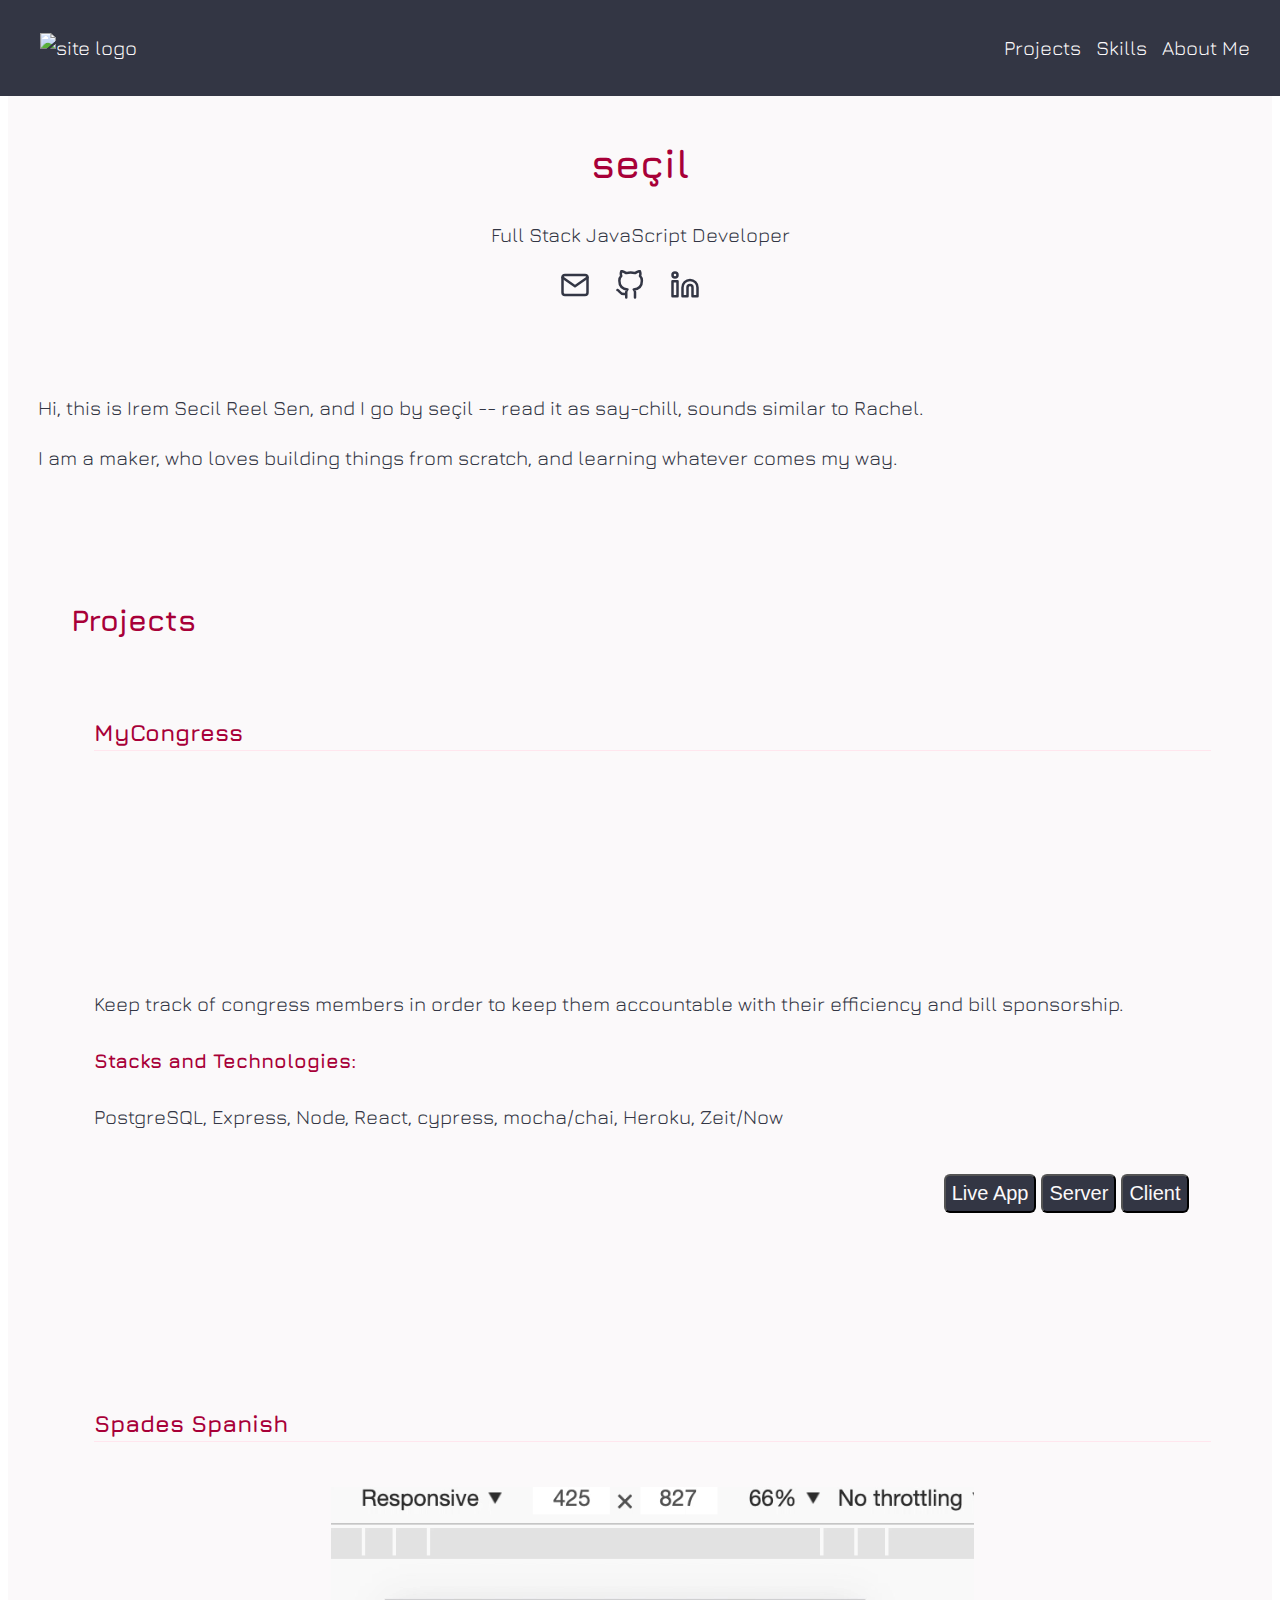
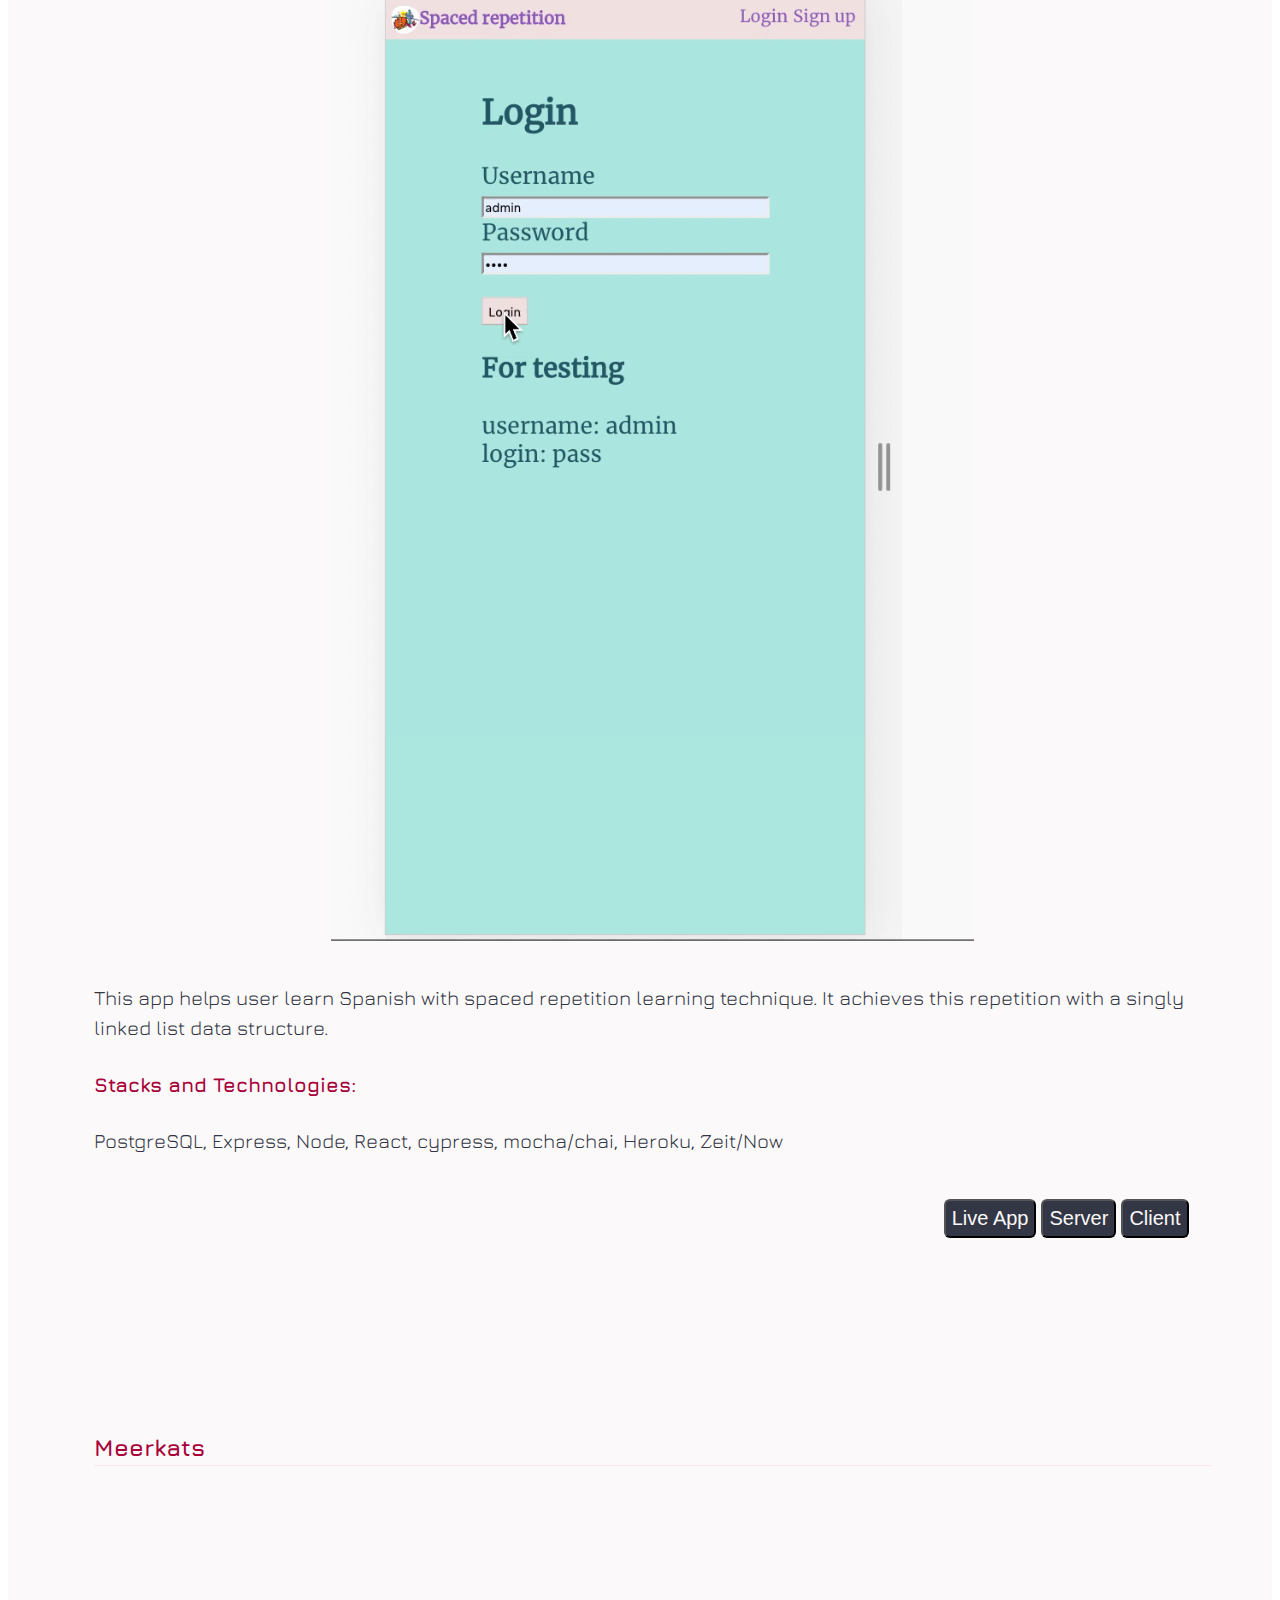
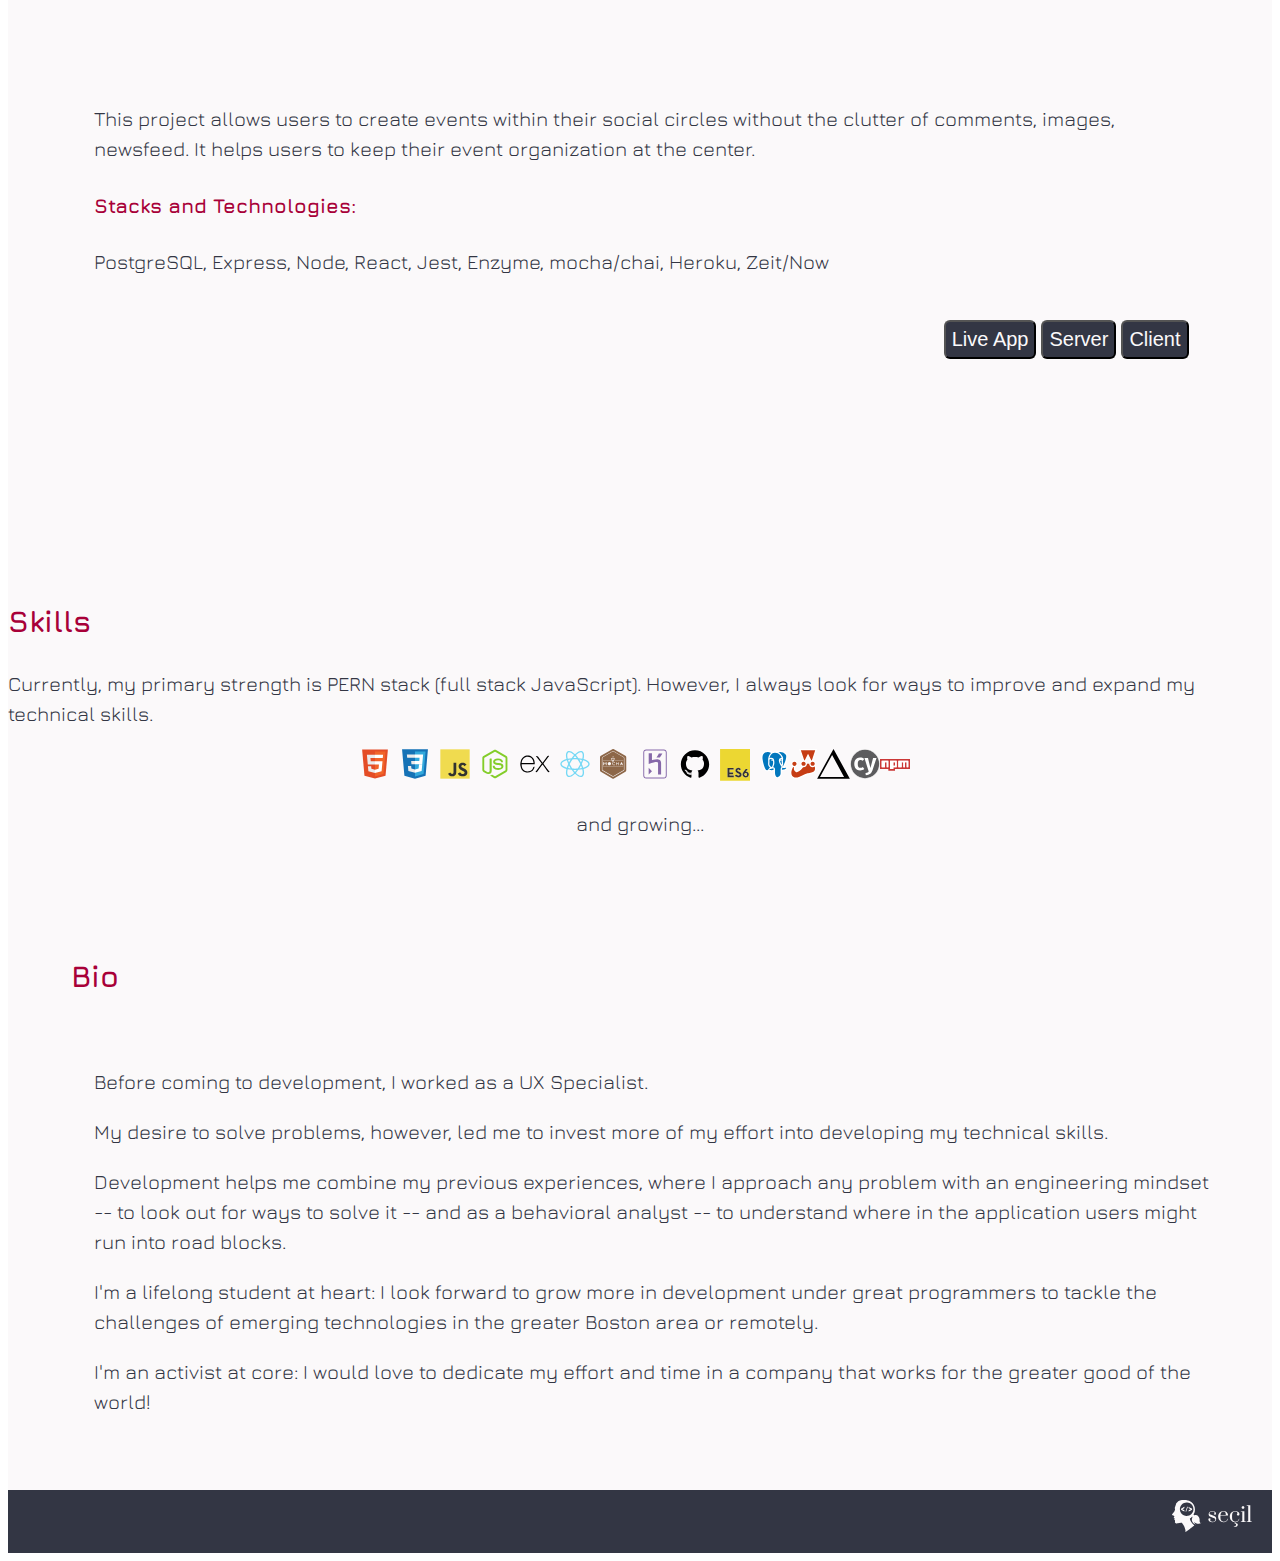
==== commit a128411e: "changed the links to button" ====
--- a/index.html
+++ b/index.html
@@ -21,9 +21,12 @@
 <body>
     <nav role="navigation">
         <ul id="navigation-bar">
-            <li><a href="#about" id="navigation-items">About</a></li>
-            <li><a href="#skills" id="navigation-items">Skills</a></li>
-            <li><a href="#projects" id="navigation-items">Projects</a></li>
+            <img src="resources/favicon.ico" alt="site logo" class="site-small-logo" />
+            <div class="navigation-links">
+                <li><a href="#projects" id="navigation-items">Projects</a></li>
+                <li><a href="#skills" id="navigation-items">Skills</a></li>
+                <li><a href="#about-me" id="navigation-items">About Me</a></li>
+            </div>
         </ul>
     </nav>
     <main role="main">
@@ -42,207 +45,17 @@
                 </a>
             </div>
         </header>
-        <br />
-        <div class="content" id="about">
-          <div class="padded-div">
-            <h2>Bio</h2>
-            <section class="bio-info">
-                <p>Hi, this is Irem Secil Reel Sen, and I go by seçil -- read it as 
-                    say-chill, sounds similar to Rachel.</p>
-                <p>I am a maker, who loves building things from scratch, and learning 
-                    whatever comes my way.</p>
-                <p>Before coming to development, I worked as a UX Specialist.</p>
-                <p>My desire to solve problems, however, led me to invest more of 
-                    my effort into developing my technical skills.</p>
-                <p>Development helps me combine my previous experiences, where I 
-                    approach any problem with an engineering mindset -- to look out for 
-                    ways to solve it -- and as a behavioral analyst -- to understand where 
-                    in the application users might run into road blocks.</p>
-                <p>I'm a lifelong student at heart: I look forward to grow more in 
-                    development under great programmers to tackle the challenges of 
-                    emerging technologies in the greater Boston area or remotely.</p>
-                <p>I'm an activist at core: I would love to dedicate my effort and time
-                     in a company that works for the greater good of the world!</p>
-                <br />
-          </div>
-                <div id="skills">
-                  <div class="padded-div">
-                    <h3>Skills</h3>
-                    <p>Currently, my primary strength is PERN stack (full stack JavaScript). However, I always look for ways to improve and expand my technical skills.</p>
-                    <div class="tech-skills-icons">
-                        <ul class="tech-skills-deck">
-                            <li class="tech-skills-icon html" style="opacity: 1;">
-                            <svg viewBox="0 0 128 128" class="tech">
-                            <path fill="#E44D26" d="M19.037 113.876l-10.005-112.215h109.936l-10.016 112.198-45.019 12.48z"></path><path fill="#F16529" d="M64 116.8l36.378-10.086 8.559-95.878h-44.937z"></path><path fill="#EBEBEB" d="M64 52.455h-18.212l-1.258-14.094h19.47v-13.762h-34.511l.33 3.692 3.382 37.927h30.799zM64 88.198l-.061.017-15.327-4.14-.979-10.975h-13.817l1.928 21.609 28.193 7.826.063-.017z"></path><path fill="#fff" d="M63.952 52.455v13.763h16.947l-1.597 17.849-15.35 4.143v14.319l28.215-7.82.207-2.325 3.234-36.233.335-3.696h-3.708zM63.952 24.599v13.762h33.244l.276-3.092.628-6.978.329-3.692z"></path>
-                            </svg>
-                            </li>
-                            <li class="tech-skills-icon css" style="opacity: 1;">
-                            <svg viewBox="0 0 128 128" class="tech" >
-                            <path fill="#1572B6" d="M18.814 114.123l-10.054-112.771h110.48l-10.064 112.754-45.243 12.543-45.119-12.526z"></path><path fill="#33A9DC" d="M64.001 117.062l36.559-10.136 8.601-96.354h-45.16v106.49z"></path><path fill="#fff" d="M64.001 51.429h18.302l1.264-14.163h-19.566v-13.831h34.681999999999995l-.332 3.711-3.4 38.114h-30.95v-13.831z"></path><path fill="#EBEBEB" d="M64.083 87.349l-.061.018-15.403-4.159-.985-11.031h-13.882l1.937 21.717 28.331 7.863.063-.018v-14.39z"></path><path fill="#fff" d="M81.127 64.675l-1.666 18.522-15.426 4.164v14.39l28.354-7.858.208-2.337 2.406-26.881h-13.876z"></path><path fill="#EBEBEB" d="M64.048 23.435v13.831000000000001h-33.407999999999994l-.277-3.108-.63-7.012-.331-3.711h34.646zM64.001 51.431v13.831000000000001h-15.209l-.277-3.108-.631-7.012-.33-3.711h16.447z"></path>
-                            </svg>
-                            </li>
-                            <li class="tech-skills-icon js" style="opacity: 1;">
-                            <svg viewBox="0 0 128 128" class="tech">
-                            <path style="fill: #F0DB4F" d="M1.408 1.408h125.184v125.185h-125.184z"></path><path fill="#323330" d="M116.347 96.736c-.917-5.711-4.641-10.508-15.672-14.981-3.832-1.761-8.104-3.022-9.377-5.926-.452-1.69-.512-2.642-.226-3.665.821-3.32 4.784-4.355 7.925-3.403 2.023.678 3.938 2.237 5.093 4.724 5.402-3.498 5.391-3.475 9.163-5.879-1.381-2.141-2.118-3.129-3.022-4.045-3.249-3.629-7.676-5.498-14.756-5.355l-3.688.477c-3.534.893-6.902 2.748-8.877 5.235-5.926 6.724-4.236 18.492 2.975 23.335 7.104 5.332 17.54 6.545 18.873 11.531 1.297 6.104-4.486 8.08-10.234 7.378-4.236-.881-6.592-3.034-9.139-6.949-4.688 2.713-4.688 2.713-9.508 5.485 1.143 2.499 2.344 3.63 4.26 5.795 9.068 9.198 31.76 8.746 35.83-5.176.165-.478 1.261-3.666.38-8.581zm-46.885-37.793h-11.709l-.048 30.272c0 6.438.333 12.34-.714 14.149-1.713 3.558-6.152 3.117-8.175 2.427-2.059-1.012-3.106-2.451-4.319-4.485-.333-.584-.583-1.036-.667-1.071l-9.52 5.83c1.583 3.249 3.915 6.069 6.902 7.901 4.462 2.678 10.459 3.499 16.731 2.059 4.082-1.189 7.604-3.652 9.448-7.401 2.666-4.915 2.094-10.864 2.07-17.444.06-10.735.001-21.468.001-32.237z"></path>
-                            </svg>
-                            </li>
-                            <li class="tech-skills-icon node" style="opacity: 1;">
-                            <svg viewBox="0 0 128 128" class="tech">
-                            <path style="fill:#83CD29" d="M112.771 30.334l-44.097-25.605c-2.781-1.584-6.402-1.584-9.205 0l-44.568 25.605c-2.87 1.651-4.901 4.754-4.901 8.073v51.142c0 3.319 2.084 6.423 4.954 8.083l11.775 6.688c5.628 2.772 7.617 2.772 10.178 2.772 8.333 0 13.093-5.039 13.093-13.828v-50.49c0-.713-.371-1.774-1.071-1.774h-5.623c-.712 0-2.306 1.061-2.306 1.773v50.49c0 3.896-3.524 7.773-10.11 4.48l-12.167-7.013c-.424-.23-.723-.693-.723-1.181v-51.142c0-.482.555-.966.982-1.213l44.424-25.561c.415-.235 1.025-.235 1.439 0l43.882 25.555c.42.253.272.722.272 1.219v51.142c0 .488.183.963-.232 1.198l-44.086 25.576c-.378.227-.847.227-1.261 0l-11.307-6.749c-.341-.198-.746-.269-1.073-.086-3.146 1.783-3.726 2.02-6.677 3.043-.726.253-1.797.692.41 1.929l14.798 8.754c1.417.82 3.027 1.246 4.647 1.246 1.642 0 3.25-.426 4.667-1.246l43.885-25.582c2.87-1.672 4.23-4.764 4.23-8.083v-51.142c0-3.319-1.36-6.414-4.229-8.073zM77.91 81.445c-11.726 0-14.309-3.235-15.17-9.066-.1-.628-.633-1.379-1.272-1.379h-5.731c-.709 0-1.279.86-1.279 1.566 0 7.466 4.059 16.512 23.453 16.512 14.039 0 22.088-5.455 22.088-15.109 0-9.572-6.467-12.084-20.082-13.886-13.762-1.819-15.16-2.738-15.16-5.962 0-2.658 1.184-6.203 11.374-6.203 9.105 0 12.461 1.954 13.842 8.091.118.577.645.991 1.24.991h5.754c.354 0 .692-.143.94-.396.24-.272.367-.613.335-.979-.891-10.568-7.912-15.493-22.112-15.493-12.631 0-20.166 5.334-20.166 14.275 0 9.698 7.497 12.378 19.622 13.577 14.505 1.422 15.633 3.542 15.633 6.395 0 4.955-3.978 7.066-13.309 7.066z"></path>
-                            </svg>
-                            </li>
-                            <li class="tech-skills-icon express" style="opacity: 1;">
-                            <svg viewBox="0 0 128 128" class="tech">
-                            <path style="fill:black" d="M126.67,98.44c-4.56,1.16-7.38.05-9.91-3.75-5.68-8.51-11.95-16.63-18-24.9-.78-1.07-1.59-2.12-2.6-3.45C89,76,81.85,85.2,75.14,94.77c-2.4,3.42-4.92,4.91-9.4,3.7L92.66,62.34,67.6,29.71c4.31-.84,7.29-.41,9.93,3.45,5.83,8.52,12.26,16.63,18.67,25.21C102.65,49.82,109,41.7,115,33.26c2.41-3.42,5-4.72,9.33-3.46-3.28,4.35-6.49,8.63-9.72,12.88-4.36,5.73-8.64,11.53-13.16,17.14-1.61,2-1.35,3.3.09,5.19C109.9,76,118.16,87.1,126.67,98.44Z"></path><path style="fill:black" d="M1.33,61.74c.72-3.61,1.2-7.29,2.2-10.83,6-21.43,30.6-30.34,47.5-17.06C60.93,41.64,63.39,52.62,62.9,65H7.1c-.84,22.21,15.15,35.62,35.53,28.78,7.15-2.4,11.36-8,13.47-15,1.07-3.51,2.84-4.06,6.14-3.06-1.69,8.76-5.52,16.08-13.52,20.66-12,6.86-29.13,4.64-38.14-4.89C5.26,85.89,3,78.92,2,71.39c-.15-1.2-.46-2.38-.7-3.57Q1.33,64.78,1.33,61.74ZM7.2,60.25H57.63c-.33-16.06-10.33-27.47-24-27.57C18.63,32.56,7.85,43.7,7.2,60.25Z"></path>
-                            </svg>
-                            </li>
-                            <li class="tech-skills-icon react" style="opacity: 1;">
-                            <svg viewBox="0 0 128 128" class="tech">
-                            <path style="fill: #74d8f5" d="M107.3 45.2c-2.2-.8-4.5-1.6-6.9-2.3.6-2.4 1.1-4.8 1.5-7.1 2.1-13.2-.2-22.5-6.6-26.1-1.9-1.1-4-1.6-6.4-1.6-7 0-15.9 5.2-24.9 13.9-9-8.7-17.9-13.9-24.9-13.9-2.4 0-4.5.5-6.4 1.6-6.4 3.7-8.7 13-6.6 26.1.4 2.3.9 4.7 1.5 7.1-2.4.7-4.7 1.4-6.9 2.3-12.5 4.8-19.3 11.4-19.3 18.8s6.9 14 19.3 18.8c2.2.8 4.5 1.6 6.9 2.3-.6 2.4-1.1 4.8-1.5 7.1-2.1 13.2.2 22.5 6.6 26.1 1.9 1.1 4 1.6 6.4 1.6 7.1 0 16-5.2 24.9-13.9 9 8.7 17.9 13.9 24.9 13.9 2.4 0 4.5-.5 6.4-1.6 6.4-3.7 8.7-13 6.6-26.1-.4-2.3-.9-4.7-1.5-7.1 2.4-.7 4.7-1.4 6.9-2.3 12.5-4.8 19.3-11.4 19.3-18.8s-6.8-14-19.3-18.8zm-14.8-30.5c4.1 2.4 5.5 9.8 3.8 20.3-.3 2.1-.8 4.3-1.4 6.6-5.2-1.2-10.7-2-16.5-2.5-3.4-4.8-6.9-9.1-10.4-13 7.4-7.3 14.9-12.3 21-12.3 1.3 0 2.5.3 3.5.9zm-11.2 59.3c-1.8 3.2-3.9 6.4-6.1 9.6-3.7.3-7.4.4-11.2.4-3.9 0-7.6-.1-11.2-.4-2.2-3.2-4.2-6.4-6-9.6-1.9-3.3-3.7-6.7-5.3-10 1.6-3.3 3.4-6.7 5.3-10 1.8-3.2 3.9-6.4 6.1-9.6 3.7-.3 7.4-.4 11.2-.4 3.9 0 7.6.1 11.2.4 2.2 3.2 4.2 6.4 6 9.6 1.9 3.3 3.7 6.7 5.3 10-1.7 3.3-3.4 6.6-5.3 10zm8.3-3.3c1.5 3.5 2.7 6.9 3.8 10.3-3.4.8-7 1.4-10.8 1.9 1.2-1.9 2.5-3.9 3.6-6 1.2-2.1 2.3-4.2 3.4-6.2zm-25.6 27.1c-2.4-2.6-4.7-5.4-6.9-8.3 2.3.1 4.6.2 6.9.2 2.3 0 4.6-.1 6.9-.2-2.2 2.9-4.5 5.7-6.9 8.3zm-18.6-15c-3.8-.5-7.4-1.1-10.8-1.9 1.1-3.3 2.3-6.8 3.8-10.3 1.1 2 2.2 4.1 3.4 6.1 1.2 2.2 2.4 4.1 3.6 6.1zm-7-25.5c-1.5-3.5-2.7-6.9-3.8-10.3 3.4-.8 7-1.4 10.8-1.9-1.2 1.9-2.5 3.9-3.6 6-1.2 2.1-2.3 4.2-3.4 6.2zm25.6-27.1c2.4 2.6 4.7 5.4 6.9 8.3-2.3-.1-4.6-.2-6.9-.2-2.3 0-4.6.1-6.9.2 2.2-2.9 4.5-5.7 6.9-8.3zm22.2 21l-3.6-6c3.8.5 7.4 1.1 10.8 1.9-1.1 3.3-2.3 6.8-3.8 10.3-1.1-2.1-2.2-4.2-3.4-6.2zm-54.5-16.2c-1.7-10.5-.3-17.9 3.8-20.3 1-.6 2.2-.9 3.5-.9 6 0 13.5 4.9 21 12.3-3.5 3.8-7 8.2-10.4 13-5.8.5-11.3 1.4-16.5 2.5-.6-2.3-1-4.5-1.4-6.6zm-24.7 29c0-4.7 5.7-9.7 15.7-13.4 2-.8 4.2-1.5 6.4-2.1 1.6 5 3.6 10.3 6 15.6-2.4 5.3-4.5 10.5-6 15.5-13.8-4-22.1-10-22.1-15.6zm28.5 49.3c-4.1-2.4-5.5-9.8-3.8-20.3.3-2.1.8-4.3 1.4-6.6 5.2 1.2 10.7 2 16.5 2.5 3.4 4.8 6.9 9.1 10.4 13-7.4 7.3-14.9 12.3-21 12.3-1.3 0-2.5-.3-3.5-.9zm60.8-20.3c1.7 10.5.3 17.9-3.8 20.3-1 .6-2.2.9-3.5.9-6 0-13.5-4.9-21-12.3 3.5-3.8 7-8.2 10.4-13 5.8-.5 11.3-1.4 16.5-2.5.6 2.3 1 4.5 1.4 6.6zm9-15.6c-2 .8-4.2 1.5-6.4 2.1-1.6-5-3.6-10.3-6-15.6 2.4-5.3 4.5-10.5 6-15.5 13.8 4 22.1 10 22.1 15.6 0 4.7-5.8 9.7-15.7 13.4z"></path>
-                            </svg>
-                            </li>
-                            <li class="tech-skills-icon mocha" style="opacity: 1;">
-                            <svg viewBox="0 0 128 128" class="tech">
-                            <path style="fill: #8d6748" class="cls-1" d="M60.91,52h4a1,1,0,0,0,.54-.24C67.77,49,68.1,43.6,68.1,41.7a.7.7,0,0,0-.68-.7h-9a.68.68,0,0,0-.68.68c.07,1.9.34,7.36,2.65,10.08A.65.65,0,0,0,60.91,52Zm4.41-5.16C67,46.23,67,45.62,67,45.62a10.69,10.69,0,0,1-2,5.24.51.51,0,0,1-.41.15H61.25c-.14,0-.34,0-.41-.15a9.6,9.6,0,0,1-1.7-3.77S63.08,47.65,65.32,46.84Z" transform="translate(-8 -0.81)"></path><path style="fill: #8d6748" class="cls-1" d="M116.42,29.94,67.48,1.72a6.83,6.83,0,0,0-6.83,0L11.6,29.94A6.9,6.9,0,0,0,8,35.78V92.22a7,7,0,0,0,3.58,5.83l48.94,28.22a6.83,6.83,0,0,0,6.83,0L116.4,98.06a7.14,7.14,0,0,0,3.6-5.83V35.78A7,7,0,0,0,116.42,29.94ZM112,88.29a5.77,5.77,0,0,1-2.94,5L66.86,117.66a5.65,5.65,0,0,1-5.84,0L18.87,93.31a5.63,5.63,0,0,1-2.87-5V39.58a5.71,5.71,0,0,1,2.87-5L61,10.2a5.6,5.6,0,0,1,5.82,0l42.21,24.35a5.69,5.69,0,0,1,2.93,5Z" transform="translate(-8 -0.81)"></path><path style="fill: #8d6748" class="cls-1" d="M108.06,36.32,65.85,12a3.87,3.87,0,0,0-1.91-.54A4.06,4.06,0,0,0,62,12L19.87,36.32A3.88,3.88,0,0,0,18,39.65V88.35a3.87,3.87,0,0,0,1.87,3.32L62,116a3.62,3.62,0,0,0,1.89.54,3.82,3.82,0,0,0,1.9-.54l42.23-24.35A3.94,3.94,0,0,0,110,88.35V39.65A3.94,3.94,0,0,0,108.06,36.32ZM67,68.19a4.8,4.8,0,0,0,3.65-1.69L72.17,68a7.7,7.7,0,0,1-1.08,1,5.9,5.9,0,0,1-1.22.75,5,5,0,0,1-1.42.47,8.33,8.33,0,0,1-1.83.14,6.72,6.72,0,0,1-4.88-2,6.1,6.1,0,0,1-1.3-2.24A7.34,7.34,0,0,1,60,63.39v-.07a7.12,7.12,0,0,1,.42-2.71,7.63,7.63,0,0,1,1.36-2.24A6.35,6.35,0,0,1,64,56.88a7.53,7.53,0,0,1,2.83-.54,13.09,13.09,0,0,1,1.69.14c.54.14.95.27,1.42.41a6.43,6.43,0,0,1,1.15.68,11.79,11.79,0,0,1,1,.88l-1.56,1.63A4.83,4.83,0,1,0,67,68.19ZM64.17,30.56c-.34.47.07,1.63.95,3a2.83,2.83,0,0,1-.95,4,3.83,3.83,0,0,0-.75-2.31C61.8,32.79,63.29,31.64,64.17,30.56Zm-2.71,2.51c-.27.27,0,1.09.61,2a1.91,1.91,0,0,1-.61,2.71A2.74,2.74,0,0,0,61,36.25C59.9,34.56,60.85,33.81,61.46,33.07ZM56.5,39H69.26a.64.64,0,0,1,.68.63C69.94,42,69.6,50,66.2,53.77a.64.64,0,0,1-.47.23H60a.67.67,0,0,1-.47-.26C56.16,49.88,55.83,42,55.83,39.66A.66.66,0,0,1,56.5,39ZM21,49H55.35s.07,0,.07,1H21ZM55,63.32v.07a7.37,7.37,0,0,1-.47,2.71,6.7,6.7,0,0,1-1.46,2.24,6.4,6.4,0,0,1-2.22,1.49,6.63,6.63,0,0,1-2.84.54,7.86,7.86,0,0,1-2.84-.54,6.47,6.47,0,0,1-2.24-1.49,6.3,6.3,0,0,1-1.41-2.24A7.16,7.16,0,0,1,41,63.39v-.07a7.43,7.43,0,0,1,.53-2.71A6.79,6.79,0,0,1,43,58.37a6.46,6.46,0,0,1,2.23-1.49,6.66,6.66,0,0,1,2.85-.54,7.88,7.88,0,0,1,2.85.54,6.48,6.48,0,0,1,2.24,1.49,6.18,6.18,0,0,1,1.35,2.24A7.14,7.14,0,0,1,55,63.32ZM29.1,67H29l-4-6.46V70H22V57h3l4.14,6.38L33.23,57H36V70H33V60.47ZM107,75H21V74h86ZM86,62V57h2V70H86V64H79v6H77V57h2v5Zm6.73,8,6-13h2.17l6,13h-2.51L103,67H96.6l-1.42,3ZM107,50H70.41c0-1,.07-1,.07-1H107Z" transform="translate(-8 -0.81)"></path>
-                            </svg>
-                            </li>
-                            <li class="tech-skills-icon heroku" style="opacity: 1;">
-                            <svg viewBox="0 0 128 128" class="tech">
-                            <path style="fill: #8669a9" d="M114 13.9c0-6.6-5.3-11.9-11.9-11.9h-76.2c-6.6 0-11.9 5.3-11.9 11.9v100.3c0 6.6 5.3 11.9 11.9 11.9h76.3c6.6 0 11.9-5.3 11.9-11.9v-100.3zm-4 .1v99.3c0 4.7-3.5 8.7-8.2 8.7h-75.3c-4.7 0-8.5-4-8.5-8.7v-99.3c0-4.7 3.9-8 8.5-8h75.2c4.7 0 8.4 3.6 8.4 8.3l-.1-.3zM37 108.7l14.1-14.1-14.1-14.1zM51 47.8v-29.4l-13.9.1s.1 45.9.2 45.7c42.8-16.7 39.7-4.8 39.7-4.8v49.4l-.1.2h13.1v-49.5c0-27.1-39-11.7-39-11.7zM70 36h14.8c8-10 10.7-17 10.7-17h-15.3s-4.9 11-10.2 17z"></path>
-                            </svg>
-                            </li>
-                            <li class="tech-skills-icon github" style="opacity: 1;">
-                            <svg viewBox="0 0 128 128" class="tech">
-                            <path fill-rule="evenodd" clip-rule="evenodd" d="M64 5.103c-33.347 0-60.388 27.035-60.388 60.388 0 26.682 17.303 49.317 41.297 57.303 3.017.56 4.125-1.31 4.125-2.905 0-1.44-.056-6.197-.082-11.243-16.8 3.653-20.345-7.125-20.345-7.125-2.747-6.98-6.705-8.836-6.705-8.836-5.48-3.748.413-3.67.413-3.67 6.063.425 9.257 6.223 9.257 6.223 5.386 9.23 14.127 6.562 17.573 5.02.542-3.903 2.107-6.568 3.834-8.076-13.413-1.525-27.514-6.704-27.514-29.843 0-6.593 2.36-11.98 6.223-16.21-.628-1.52-2.695-7.662.584-15.98 0 0 5.07-1.623 16.61 6.19C53.7 35 58.867 34.327 64 34.304c5.13.023 10.3.694 15.127 2.033 11.526-7.813 16.59-6.19 16.59-6.19 3.287 8.317 1.22 14.46.593 15.98 3.872 4.23 6.215 9.617 6.215 16.21 0 23.194-14.127 28.3-27.574 29.796 2.167 1.874 4.097 5.55 4.097 11.183 0 8.08-.07 14.583-.07 16.572 0 1.607 1.088 3.49 4.148 2.897 23.98-7.994 41.263-30.622 41.263-57.294C124.388 32.14 97.35 5.104 64 5.104z"></path><path d="M26.484 91.806c-.133.3-.605.39-1.035.185-.44-.196-.685-.605-.543-.906.13-.31.603-.395 1.04-.188.44.197.69.61.537.91zm-.743-.55M28.93 94.535c-.287.267-.85.143-1.232-.28-.396-.42-.47-.983-.177-1.254.298-.266.844-.14 1.24.28.394.426.472.984.17 1.255zm-.575-.618M31.312 98.012c-.37.258-.976.017-1.35-.52-.37-.538-.37-1.183.01-1.44.373-.258.97-.025 1.35.507.368.545.368 1.19-.01 1.452zm0 0M34.573 101.373c-.33.365-1.036.267-1.552-.23-.527-.487-.674-1.18-.343-1.544.336-.366 1.045-.264 1.564.23.527.486.686 1.18.333 1.543zm0 0M39.073 103.324c-.147.473-.825.688-1.51.486-.683-.207-1.13-.76-.99-1.238.14-.477.823-.7 1.512-.485.683.206 1.13.756.988 1.237zm0 0M44.016 103.685c.017.498-.563.91-1.28.92-.723.017-1.308-.387-1.315-.877 0-.503.568-.91 1.29-.924.717-.013 1.306.387 1.306.88zm0 0M48.614 102.903c.086.485-.413.984-1.126 1.117-.7.13-1.35-.172-1.44-.653-.086-.498.422-.997 1.122-1.126.714-.123 1.354.17 1.444.663zm0 0"></path>
-                            </svg>
-                            </li>
-                            <li class="tech-skills-icon es6" style="opacity: 1;">
-                                <svg version="1.1" id="Layer_1" xmlns="http://www.w3.org/2000/svg" xmlns:xlink="http://www.w3.org/1999/xlink" x="0px" y="0px" viewBox="0 0 483 512" enable-background="new 0 0 483 512" xml:space="preserve" class="tech">
-                            <g>
-                                <g>
-                                <path fill="#ECD732" d="M1.003,512.999C1.002,342.335,1.002,171.67,1.001,1.003c160.998-0.001,321.996-0.001,482.995-0.002
-                                    c0.002,170.664,0.002,341.329,0.003,511.995C323.002,512.998,162.003,512.998,1.003,512.999z M152.233,427.398
-                                    c0-7.55,0-14.258,0-21.358c20.056,0,39.652,0,59.454,0c0-8.97,0-17.521,0-26.692c-20.016,0-39.743,0-59.493,0
-                                    c0-15.994,0-31.363,0-47.363c22.794,0,45.17,0,67.398,0c0-9.376,0-18.109,0-26.646c-33.132,0-65.87,0-98.558,0
-                                    c0,49.991,0,99.584,0,149.388c34.017,0,67.745,0,101.582,0c0-9.147,0-18.013,0-27.327
-                                    C198.985,427.398,175.717,427.398,152.233,427.398z M239.532,425.037c3.899,8.383,9.245,14.76,16.095,19.646
-                                    c18.021,12.854,38.114,15.034,59.047,9.794c16.555-4.145,28.362-13.989,31.512-31.604c3.194-17.861-0.607-33.895-16.297-44.581
-                                    c-8.984-6.12-19.278-10.312-28.965-15.404c-5.426-2.853-11.046-5.422-16.157-8.761c-4.844-3.164-5.908-8.398-4.665-13.788
-                                    c1.239-5.377,5.054-8.369,10.437-9.467c7.775-1.586,14.081,0.914,19.138,6.822c1.569,1.835,2.914,3.862,4.472,5.949
-                                    c8.337-5.372,16.236-10.462,24.941-16.071c-4.604-5.194-8.174-10.35-12.81-14.235c-12.079-10.124-26.479-11.688-41.475-9.404
-                                    c-16.195,2.465-28.704,10.521-33.681,26.604c-5.274,17.05-2.908,33.376,11.069,45.749c6.349,5.618,14.328,9.527,21.898,13.595
-                                    c7.74,4.158,16.033,7.283,23.806,11.389c5.52,2.915,8.781,7.862,7.9,14.396c-0.908,6.729-5.621,10.353-11.73,12.24
-                                    c-12.874,3.977-26.399-0.64-35.072-11.832c-1.394-1.798-2.737-3.635-4.257-5.655C256.22,415.359,248.062,420.09,239.532,425.037z
-                                    M411.213,368.761c6.08-7.839,12.271-15.626,18.244-23.576c5.906-7.862,11.595-15.891,17.915-24.584
-                                    c-10.744,0-20.378,0.153-30.002-0.085c-3.272-0.081-5.114,1.145-6.925,3.687c-10.13,14.23-20.627,28.203-30.568,42.562
-                                    c-4.709,6.803-9.129,13.967-12.52,21.49c-10.223,22.681-4.501,46.476,14.598,59.069c19.255,12.697,40.01,13.492,60.051,2.516
-                                    c28.407-15.557,30.949-57.946,5.064-75.402C435.967,366.949,423.604,365.861,411.213,368.761z"></path>
-                                <path fill-rule="evenodd" clip-rule="evenodd" fill="#343332" d="M152.233,427.398c23.483,0,46.752,0,70.384,0
-                                    c0,9.314,0,18.18,0,27.327c-33.837,0-67.565,0-101.582,0c0-49.804,0-99.396,0-149.388c32.688,0,65.425,0,98.558,0
-                                    c0,8.537,0,17.271,0,26.646c-22.228,0-44.604,0-67.398,0c0,16,0,31.369,0,47.363c19.75,0,39.477,0,59.493,0
-                                    c0,9.171,0,17.723,0,26.692c-19.802,0-39.398,0-59.454,0C152.233,413.141,152.233,419.849,152.233,427.398z"></path>
-                                <path fill-rule="evenodd" clip-rule="evenodd" fill="#343332" d="M239.532,425.037c8.53-4.947,16.688-9.678,25.206-14.618
-                                    c1.52,2.021,2.863,3.857,4.257,5.655c8.673,11.192,22.198,15.809,35.072,11.832c6.109-1.888,10.822-5.511,11.73-12.24
-                                    c0.881-6.533-2.381-11.48-7.9-14.396c-7.772-4.105-16.065-7.23-23.806-11.389c-7.57-4.067-15.55-7.977-21.898-13.595
-                                    c-13.978-12.373-16.344-28.699-11.069-45.749c4.977-16.083,17.485-24.14,33.681-26.604c14.996-2.283,29.396-0.72,41.475,9.404
-                                    c4.636,3.886,8.206,9.041,12.81,14.235c-8.705,5.609-16.604,10.699-24.941,16.071c-1.558-2.087-2.902-4.114-4.472-5.949
-                                    c-5.057-5.908-11.362-8.408-19.138-6.822c-5.383,1.098-9.197,4.09-10.437,9.467c-1.243,5.39-0.179,10.624,4.665,13.788
-                                    c5.111,3.339,10.731,5.908,16.157,8.761c9.687,5.092,19.98,9.284,28.965,15.404c15.689,10.687,19.491,26.72,16.297,44.581
-                                    c-3.149,17.614-14.957,27.459-31.512,31.604c-20.933,5.24-41.025,3.061-59.047-9.794
-                                    C248.777,439.797,243.432,433.42,239.532,425.037z"></path>
-                                <path fill-rule="evenodd" clip-rule="evenodd" fill="#343332" d="M411.213,368.761c12.392-2.899,24.754-1.812,35.857,5.677
-                                    c25.885,17.456,23.343,59.846-5.064,75.402c-20.041,10.977-40.796,10.182-60.051-2.516c-19.099-12.594-24.82-36.389-14.598-59.069
-                                    c3.391-7.523,7.811-14.688,12.52-21.49c9.941-14.359,20.438-28.332,30.568-42.562c1.811-2.542,3.652-3.768,6.925-3.687
-                                    c9.624,0.238,19.258,0.085,30.002,0.085c-6.32,8.693-12.009,16.722-17.915,24.584
-                                    C423.483,353.135,417.293,360.922,411.213,368.761z M413.417,430.193c11.628,0.109,20.467-8.429,20.512-19.815
-                                    c0.044-11.304-8.896-20.243-20.255-20.251c-11.267-0.009-20.464,9.142-20.354,20.251
-                                    C393.43,421.603,402.034,430.086,413.417,430.193z"></path>
-                                <path fill-rule="evenodd" clip-rule="evenodd" fill="#EAD532" d="M413.417,430.193c-11.383-0.107-19.987-8.591-20.098-19.815
-                                    c-0.109-11.109,9.088-20.26,20.354-20.251c11.358,0.008,20.299,8.947,20.255,20.251
-                                    C433.884,421.765,425.045,430.303,413.417,430.193z"></path>
-                                </g>
-                            </g>
-                            </svg>
-                            </li>
-                            <li class="tech-skills-icon postgres" style="opacity: 1;">
-                            <svg xmlns="http://www.w3.org/2000/svg" xmlns:xlink="http://www.w3.org/1999/xlink" viewBox="0 0 48 48" version="1.1" width="30px" height="30px">
-                                <g id="surface1">
-                                <path style=" fill:#FFFFFF;" d="M 44.082031 29.789063 C 43.898438 28.960938 43.148438 27.992188 41.632813 27.992188 C 41.320313 27.992188 40.980469 28.03125 40.597656 28.113281 C 39.886719 28.257813 39.285156 28.328125 38.753906 28.355469 C 42.886719 21.3125 45.570313 11.535156 42.914063 8.140625 C 39.410156 3.667969 34.699219 3 32.203125 3 L 31.96875 3 C 31.039063 3.015625 30.074219 3.128906 29.105469 3.339844 L 25.519531 4.113281 C 25.03125 4.050781 24.535156 4.007813 24.019531 4 L 23.820313 4 C 22.226563 4 20.773438 4.335938 19.480469 4.972656 L 18.226563 4.480469 C 16.507813 3.800781 13.921875 2.992188 11.359375 2.992188 C 11.214844 2.992188 11.074219 2.996094 10.929688 3.003906 C 8.40625 3.09375 6.242188 4.050781 4.664063 5.769531 C 2.695313 7.914063 1.800781 11.054688 2.003906 15.101563 C 2.011719 15.308594 4.460938 36 11.398438 36 L 11.488281 36 C 12.390625 35.976563 13.25 35.613281 14.050781 34.921875 C 14.664063 35.382813 15.457031 35.652344 16.195313 35.761719 C 16.683594 35.878906 17.5625 36.039063 18.613281 36.039063 C 19.898438 36.039063 21.058594 35.777344 22.054688 35.300781 C 22.054688 36.183594 22.050781 37.296875 22.039063 38.71875 L 22.039063 38.796875 L 22.042969 38.871094 C 22.140625 40.289063 22.386719 41.566406 22.753906 42.570313 C 23.804688 45.429688 25.621094 47.003906 27.863281 47.003906 C 27.957031 47.003906 28.054688 47.003906 28.148438 46.996094 C 29.996094 46.882813 31.867188 45.84375 33.152344 44.222656 C 34.546875 42.46875 34.867188 40.617188 34.992188 39.199219 L 35 39.109375 L 35 34.945313 L 35.101563 34.953125 L 35.539063 34.992188 L 35.582031 34.996094 L 35.621094 34.996094 C 35.746094 35.003906 35.875 35.007813 36.003906 35.007813 C 37.511719 35.007813 39.367188 34.613281 40.621094 34.03125 C 41.820313 33.476563 44.558594 31.949219 44.082031 29.789063 Z "/>
-                                <path style=" fill:#0277BD;" d="M 33 34 C 33 33.796875 33.011719 33.625 33.019531 33.433594 C 33.007813 33.183594 33 33 33 33 C 33 33 33.011719 32.992188 33.03125 32.976563 C 33.179688 30.304688 33.917969 29.273438 34.707031 28.6875 C 34.597656 28.535156 34.46875 28.371094 34.351563 28.214844 C 34.019531 27.777344 33.601563 27.234375 33.160156 26.539063 L 33.078125 26.382813 C 33.011719 26.21875 32.847656 25.933594 32.640625 25.5625 C 31.460938 23.421875 28.996094 18.96875 30.683594 16.15625 C 31.421875 14.925781 32.804688 14.214844 34.804688 14.039063 C 33.984375 11.71875 30.925781 6.113281 23.984375 6 C 23.984375 6 23.980469 6 23.980469 6 C 17.9375 5.902344 15.953125 11.390625 15.308594 14.671875 C 16.195313 14.296875 17.214844 14.066406 18.144531 14.066406 C 18.15625 14.066406 18.171875 14.066406 18.1875 14.066406 C 20.476563 14.082031 22.050781 15.304688 22.507813 17.421875 C 22.84375 18.972656 23.003906 20.328125 23 21.574219 C 22.992188 24.292969 22.441406 25.722656 21.960938 26.984375 L 21.804688 27.390625 C 21.679688 27.726563 21.550781 28.035156 21.425781 28.328125 C 21.300781 28.628906 21.1875 28.890625 21.109375 29.132813 C 21.59375 29.242188 21.972656 29.394531 22.234375 29.511719 L 22.382813 29.578125 C 22.429688 29.597656 22.476563 29.621094 22.519531 29.644531 C 23.367188 30.160156 23.898438 30.953125 24.011719 31.878906 C 24.070313 32.378906 24.0625 35.773438 24.039063 38.734375 C 24.128906 40.019531 24.34375 41.097656 24.632813 41.878906 C 25.042969 42.992188 26.0625 45.121094 28.027344 45 C 29.398438 44.914063 30.714844 44.078125 31.589844 42.980469 C 32.527344 41.800781 32.871094 40.492188 33.003906 39.023438 L 33.003906 34 Z "/>
-                                <path style=" fill:#0277BD;" d="M 15.113281 28.917969 C 13.5 27.234375 12.714844 24.96875 13.011719 22.859375 C 13.296875 20.824219 13.132813 18.835938 13.046875 17.761719 C 13.019531 17.40625 13 17.140625 13 16.992188 C 13 16.984375 13.003906 16.976563 13.003906 16.96875 C 13.003906 16.964844 13 16.964844 13 16.960938 C 13.121094 13.9375 14.285156 9.171875 17.492188 6.339844 C 15.933594 5.722656 13.386719 4.914063 11 5 C 7.257813 5.136719 3.636719 7.722656 4 15 C 4.136719 17.730469 7.222656 34.101563 11.441406 34 C 12.042969 33.984375 12.667969 33.597656 13.3125 32.824219 C 14.328125 31.601563 15.316406 30.492188 16.019531 29.71875 C 15.703125 29.480469 15.402344 29.21875 15.113281 28.917969 Z "/>
-                                <path style=" fill:#0277BD;" d="M 37.023438 14.730469 C 37.039063 14.886719 37.023438 15.015625 37 15.140625 C 37.03125 16.058594 36.933594 16.953125 36.832031 17.816406 C 36.757813 18.453125 36.683594 19.109375 36.660156 19.769531 C 36.640625 20.414063 36.730469 21.050781 36.828125 21.722656 C 37.050781 23.300781 37.285156 25.082031 36.0625 27.160156 C 36.285156 27.457031 36.484375 27.730469 36.644531 27.996094 C 41.253906 20.523438 43.109375 11.636719 41.339844 9.371094 C 38.65625 5.945313 34.941406 4.953125 32 5 C 31.078125 5.015625 30.242188 5.140625 29.527344 5.292969 C 34.601563 7.753906 36.863281 13.027344 37.023438 14.730469 Z "/>
-                                <path style=" fill:#0277BD;" d="M 41 30.070313 C 38.335938 30.621094 37.054688 30.328125 36.429688 29.945313 C 36.332031 30.015625 36.230469 30.078125 36.136719 30.136719 C 35.765625 30.359375 35.175781 30.71875 35.03125 32.917969 C 35.117188 32.933594 35.1875 32.941406 35.277344 32.960938 L 35.714844 33 C 37.035156 33.058594 38.761719 32.691406 39.777344 32.21875 C 41.960938 31.203125 43.152344 29.628906 41 30.070313 Z "/>
-                                <path style=" fill:#0277BD;" d="M 22.023438 32.117188 C 21.984375 31.820313 21.824219 31.578125 21.53125 31.386719 L 21.421875 31.339844 C 21.0625 31.179688 20.652344 31 20 31 L 19.996094 31 C 19.867188 31.011719 19.742188 31.019531 19.617188 31.019531 C 19.5625 31.019531 19.511719 31.011719 19.460938 31.011719 C 18.988281 31.375 18.3125 31.65625 16.644531 32 C 13.664063 32.757813 15.425781 33.65625 16.566406 33.792969 C 17.671875 34.070313 20.300781 34.40625 22.046875 32.984375 C 22.042969 32.535156 22.035156 32.230469 22.023438 32.117188 Z "/>
-                                <path style=" fill:#0277BD;" d="M 20.679688 18.5 C 20.390625 18.804688 19.929688 19.066406 19.417969 18.984375 C 18.589844 18.851563 17.957031 17.851563 18.003906 17.476563 C 18.046875 17.101563 18.753906 16.90625 19.578125 17.042969 C 19.867188 17.089844 20.128906 17.171875 20.347656 17.269531 C 20.027344 16.582031 19.449219 16.183594 18.566406 16.089844 C 17 15.914063 15.339844 16.730469 15.007813 17.183594 C 15.011719 17.296875 15.027344 17.4375 15.039063 17.601563 C 15.132813 18.75 15.304688 20.886719 14.988281 23.140625 C 14.78125 24.625 15.382813 26.308594 16.554688 27.535156 C 17.3125 28.324219 18.195313 28.824219 19.070313 28.972656 C 19.179688 28.492188 19.378906 28.027344 19.582031 27.546875 C 19.695313 27.28125 19.816406 27 19.929688 26.695313 L 20.089844 26.269531 C 20.53125 25.113281 20.988281 23.917969 21 21.566406 C 21.003906 20.660156 20.890625 19.628906 20.679688 18.5 Z "/>
-                                <path style=" fill:#0277BD;" d="M 34.847656 22.007813 C 34.742188 21.277344 34.636719 20.523438 34.660156 19.703125 C 34.683594 18.960938 34.765625 18.261719 34.847656 17.585938 C 34.90625 17.050781 34.957031 16.539063 34.984375 16.035156 C 33.695313 16.140625 32.839844 16.515625 32.433594 17.144531 C 32.601563 17.085938 32.789063 17.039063 33 17.015625 C 33.894531 16.898438 34.542969 17.15625 34.617188 17.652344 C 34.675781 18.015625 34.367188 18.355469 34.230469 18.488281 C 33.953125 18.757813 33.605469 18.929688 33.25 18.976563 C 33.1875 18.984375 33.121094 18.988281 33.058594 18.988281 C 32.703125 18.988281 32.367188 18.867188 32.109375 18.6875 C 32.222656 20.660156 33.675781 23.300781 34.390625 24.59375 C 34.546875 24.871094 34.664063 25.09375 34.761719 25.28125 C 35.152344 24.164063 35.007813 23.144531 34.847656 22.007813 Z "/>
-                                </g>
-                            </svg>
-                            </li>
-                            <li class="tech-skills-icon jest" style="opacity: 1;">
-                            <svg height="30px" viewBox="0 0 256 283" version="1.1" xmlns="http://www.w3.org/2000/svg" xmlns:xlink="http://www.w3.org/1999/xlink" preserveAspectRatio="xMidYMid">
-                                <g>
-                                <path d="M239.972557,139.203 C239.972557,124.669 228.190557,112.887 213.656557,112.887 C212.721557,112.887 211.799557,112.937 210.890557,113.032 L247.035557,6.427 L93.431557,6.427 L129.525557,112.94 C128.996557,112.908 128.464557,112.887 127.926557,112.887 C113.392557,112.887 101.610557,124.669 101.610557,139.203 C101.610557,150.951 109.309557,160.897 119.936557,164.281 C114.323557,174.003 107.261557,182.759 99.243557,190.323 C88.340557,200.609 75.862557,208.408 62.367557,213.214 C46.299557,204.96 38.711557,186.602 45.558557,170.507 C46.331557,168.69 47.120557,166.847 47.875557,165.013 C59.515557,162.296 68.189557,151.86 68.189557,139.392 C68.189557,124.858 56.407557,113.076 41.873557,113.076 C27.338557,113.076 15.556557,124.858 15.556557,139.392 C15.556557,148.305 19.991557,156.176 26.769557,160.937 C20.255557,175.768 10.681557,191.288 7.69855701,209.276 C4.12355701,230.835 7.68755701,253.719 26.332557,266.642 C69.756557,296.738 116.892557,247.985 166.591557,235.729 C184.602557,231.287 204.373557,232.003 220.242557,222.812 C232.159557,215.91 240.015557,204.472 242.245557,191.63 C244.447557,178.944 241.236557,166.313 233.852557,156.071 C237.671557,151.503 239.972557,145.623 239.972557,139.203 L239.972557,139.203 Z M154.240557,139.296 C154.240557,139.265 154.243557,139.234 154.243557,139.203 C154.243557,129.659 149.161557,121.301 141.557557,116.688 L170.285557,58.597 L199.063557,117.304 C191.996557,122.022 187.339557,130.068 187.339557,139.203 C187.339557,139.395 187.350557,139.584 187.354557,139.775 L154.240557,139.296 L154.240557,139.296 Z" fill="#C63D14"></path>
-                                <path d="M246.399036,139.203 C246.399036,123.218 234.882036,109.88 219.711036,107.031 L256.000036,0 L84.4660355,0 L120.810036,107.248 C106.167036,110.507 95.1830355,123.593 95.1830355,139.203 C95.1830355,150.926 101.378036,161.223 110.663036,167.009 C106.197036,173.662 100.901036,179.923 94.8320355,185.648 C85.2080355,194.728 74.4850355,201.614 62.9250355,206.144 C51.2820355,198.83 46.3600355,185.038 51.4720355,173.022 L51.8720355,172.082 C52.1220355,171.494 52.3730355,170.904 52.6230355,170.314 C65.4110355,165.855 74.6160355,153.682 74.6160355,139.392 C74.6160355,121.337 59.9270355,106.649 41.8720355,106.649 C23.8170355,106.649 9.12903553,121.337 9.12903553,139.392 C9.12903553,148.505 12.8740355,156.757 18.9020355,162.699 C17.8090355,165.029 16.6600355,167.397 15.4790355,169.823 C9.96703553,181.144 3.72003553,193.976 1.35703553,208.225 C-3.33596447,236.524 4.23303553,259.146 22.6700355,271.924 C33.8580355,279.678 45.2190355,282.728 56.6520355,282.727 C78.1810355,282.726 99.9580355,271.911 121.258036,261.331 C136.599036,253.712 152.461036,245.833 168.130036,241.969 C173.960036,240.531 179.959036,239.666 186.310036,238.75 C198.904036,236.933 211.928036,235.055 223.464036,228.374 C236.835036,220.629 245.989036,207.637 248.577036,192.73 C250.799036,179.933 248.124036,167.117 241.602036,156.247 C244.643036,151.279 246.399036,145.443 246.399036,139.203 L246.399036,139.203 Z M233.545036,139.203 C233.545036,150.17 224.623036,159.093 213.655036,159.093 C202.689036,159.093 193.766036,150.17 193.766036,139.203 C193.766036,128.236 202.689036,119.314 213.655036,119.314 C224.623036,119.314 233.545036,128.236 233.545036,139.203 L233.545036,139.203 Z M238.069036,12.854 L206.024036,107.367 C204.635036,107.7 203.281036,108.12 201.966036,108.625 L170.310036,44.047 L138.562036,108.243 C137.190036,107.77 135.778036,107.381 134.330036,107.093 L102.395036,12.854 L238.069036,12.854 L238.069036,12.854 Z M127.926036,119.314 C138.893036,119.314 147.815036,128.236 147.815036,139.203 C147.815036,150.17 138.893036,159.093 127.926036,159.093 C116.960036,159.093 108.037036,150.17 108.037036,139.203 C108.037036,128.236 116.960036,119.314 127.926036,119.314 L127.926036,119.314 Z M41.8720355,119.503 C52.8400355,119.503 61.7620355,128.425 61.7620355,139.392 C61.7620355,150.359 52.8400355,159.282 41.8720355,159.282 C30.9060355,159.282 21.9830355,150.359 21.9830355,139.392 C21.9830355,128.425 30.9060355,119.503 41.8720355,119.503 L41.8720355,119.503 Z M235.912036,190.531 C233.977036,201.679 227.091036,211.418 217.021036,217.25 C207.634036,222.687 196.385036,224.31 184.475036,226.027 C178.095036,226.947 171.497036,227.899 165.052036,229.489 C148.010036,233.691 131.503036,241.89 115.540036,249.819 C83.5950355,265.686 56.0060355,279.388 29.9930355,261.359 C10.9380355,248.153 11.8180355,223.718 14.0380355,210.328 C16.0950355,197.923 21.6570355,186.498 27.0360355,175.449 C27.9670355,173.537 28.8710355,171.664 29.7580355,169.803 C32.4260355,170.87 35.2630355,171.597 38.2200355,171.927 C32.7450355,189.998 41.3560355,209.646 59.4290355,218.931 L61.9020355,220.202 L64.5220355,219.269 C78.8100355,214.181 91.9750355,206.015 103.653036,194.998 C111.202036,187.877 117.689036,179.998 123.023036,171.579 C124.623036,171.82 126.260036,171.947 127.926036,171.947 C145.981036,171.947 160.670036,157.259 160.670036,139.203 C160.670036,129.493 156.417036,120.761 149.681036,114.759 L170.259036,73.147 L191.046036,115.552 C184.809036,121.518 180.912036,129.911 180.912036,139.203 C180.912036,157.259 195.600036,171.947 213.655036,171.947 C220.592036,171.947 227.027036,169.773 232.327036,166.079 C236.007036,173.612 237.378036,182.088 235.912036,190.531 L235.912036,190.531 Z" fill="#FFFFFF"></path>
-                                </g>
-                            </svg>
-                            </li>
-                            <li class="tech-skills-icon now" style="opacity: 1;">
-                            <svg height="30px" viewBox="0 0 110 100" version="1.1" xmlns="http://www.w3.org/2000/svg" xmlns:xlink="http://www.w3.org/1999/xlink">
-                                <title>now-black-logotype</title>
-                                <desc>Created with Sketch.</desc>
-                                <defs></defs>
-                                <g id="Page-1" stroke="none" stroke-width="1" fill="none" fill-rule="evenodd">
-                                    <g id="Black-Now-Logo" transform="translate(-295.000000, -150.000000)" fill="#000000" fill-rule="nonzero">
-                                        <g id="now-black-logotype" transform="translate(295.000000, 150.000000)">
-                                            <path d="M55,0.344827586 L0.34375,99.3965517 L109.570312,99.3965517 L55,0.344827586 Z M50.359375,20.3448276 L90.1484375,93.7068966 L9.96875,93.7068966 L50.359375,20.3448276 Z" id="Shape"></path>
-                                        </g>
-                                    </g>
-                                </g>
-                            </svg>
-                            </li>
-                            <li class="tech-skills-icon cypress" style="opacity: 1;">
-                            <svg height="30px" viewBox="0 0 256 256" version="1.1" xmlns="http://www.w3.org/2000/svg" xmlns:xlink="http://www.w3.org/1999/xlink" preserveAspectRatio="xMidYMid">
-                                <defs>
-                                    <path d="M128,0 C198.749091,0 256,57.2509091 256,128 C256,198.749091 198.749091,256 128,256 C57.2509091,256 0,198.749091 0,128 C0,57.2509091 57.2509091,0 128,0 Z" id="path-1"></path>
-                                    <path d="M128,3 C197.090909,3 253,58.9090909 253,128 C253,197.090909 197.090909,253 128,253 C58.9090909,253 3,197.090909 3,128 C3,58.9090909 58.9090909,3 128,3 Z" id="path-3"></path>
-                                    <filter x="-2.4%" y="-2.4%" width="104.8%" height="104.8%" filterUnits="objectBoundingBox" id="filter-4">
-                                        <feOffset dx="0" dy="0" in="SourceAlpha" result="shadowOffsetOuter1"></feOffset>
-                                        <feGaussianBlur stdDeviation="2" in="shadowOffsetOuter1" result="shadowBlurOuter1"></feGaussianBlur>
-                                        <feColorMatrix values="0 0 0 0 0   0 0 0 0 0   0 0 0 0 0  0 0 0 0.3 0" type="matrix" in="shadowBlurOuter1"></feColorMatrix>
-                                    </filter>
-                                </defs>
-                                <g>
-                                    <mask id="mask-2" fill="white">
-                                        <use xlink:href="#path-1"></use>
-                                    </mask>
-                                    <g mask="url(#mask-2)">
-                                        <use fill="black" fill-opacity="1" filter="url(#filter-4)" xlink:href="#path-3"></use>
-                                        <use fill="#FFFFFF" fill-rule="evenodd" xlink:href="#path-3"></use>
-                                    </g>
-                                    <path d="M128,7.38596491 C194.666667,7.38596491 248.614035,61.3333333 248.614035,128 C248.614035,194.666667 194.666667,248.614035 128,248.614035 C61.3333333,248.614035 7.38596491,194.666667 7.38596491,128 C7.38596491,61.3333333 61.3333333,7.38596491 128,7.38596491 Z" fill="#5C5C5E" mask="url(#mask-2)"></path>
-                                    <path d="M192.035088,181.070175 C187.649123,194.666667 181.070175,204.754386 171.859649,212.210526 C162.649123,219.666667 150.368421,223.614035 135.017544,224.929825 L131.947368,204.754386 C142.035088,203.438596 149.491228,201.245614 154.315789,197.736842 C156.070175,196.421053 159.578947,192.473684 159.578947,192.473684 L123.175439,75.8070175 L153.438596,75.8070175 L174.491228,163.087719 L196.859649,75.8070175 L226.245614,75.8070175 L192.035088,181.070175 Z M86.3333333,71.8596491 C93.3508772,71.8596491 99.9298246,72.7368421 105.192982,74.9298246 C110.894737,77.122807 116.157895,80.1929825 121.421053,84.5789474 L109.140351,101.245614 C105.631579,98.6140351 102.122807,96.8596491 99.0526316,95.5438596 C95.9824561,94.2280702 92.0350877,93.7894737 88.5263158,93.7894737 C73.6140351,93.7894737 66.1578947,105.192982 66.1578947,128.438596 C66.1578947,140.280702 67.9122807,148.614035 71.8596491,153.438596 C75.8070175,158.701754 81.0701754,160.894737 88.5263158,160.894737 C92.0350877,160.894737 95.5438596,160.45614 98.6140351,159.140351 C101.684211,157.824561 105.192982,156.070175 109.578947,153.438596 L121.859649,170.982456 C111.77193,179.315789 100.368421,183.263158 87.2105263,183.263158 C76.6842105,183.263158 67.9122807,181.070175 60.0175439,176.684211 C52.5614035,172.298246 46.4210526,165.719298 42.4736842,157.385965 C38.5263158,149.052632 36.3333333,139.403509 36.3333333,128 C36.3333333,117.035088 38.5263158,106.947368 42.4736842,98.6140351 C46.4210526,89.8421053 52.5614035,83.2631579 60.0175439,78.4385965 C67.4736842,74.4912281 76.245614,71.8596491 86.3333333,71.8596491 Z" fill="#FFFFFF" mask="url(#mask-2)"></path>
-                                </g>
-                            </svg>
-                            </li>
-                            <li class="tech-skills-icon npm" style="opacity: 1;">
-                            <svg version="1.1" class="tech" xmlns="http://www.w3.org/2000/svg" x="0px" y="0px" viewBox="0 0 18 7">
-                            <path fill="#CB3837" d="M0,0h18v6H9v1H5V6H0V0z M1,5h2V2h1v3h1V1H1V5z M6,1v5h2V5h2V1H6z M8,2h1v2H8V2z M11,1v4h2V2h1v3h1V2h1v3h1V1H11z"></path>
-                            <polygon fill="#FFFFFF" points="1,5 3,5 3,2 4,2 4,5 5,5 5,1 1,1 "></polygon>
-                            <path fill="#FFFFFF" d="M6,1v5h2V5h2V1H6z M9,4H8V2h1V4z"></path>
-                            <polygon fill="#FFFFFF" points="11,1 11,5 13,5 13,2 14,2 14,5 15,5 15,2 16,2 16,5 17,5 17,1 "></polygon>
-                            </svg>            
-                            </li>
-                        </ul>
-                        <p class="and-growing">and growing...</p>
-                    </div>
-                  </div>
-                </div>
-            </section>
-        </div>
+        <br />  
+    <div class="short-intro">
+        <p>Hi, this is Irem Secil Reel Sen, and I go by seçil -- read it as 
+                say-chill, sounds similar to Rachel.</p>
+        <p>I am a maker, who loves building things from scratch, and learning 
+                whatever comes my way.</p>
+    </div>
    <div class="content" id="projects">
        <div class="padded-div">
         <h2>Projects</h2>
-        <section class="first-project">
+        <section class="first project">
             <h3>MyCongress</h3>
                     <section class="project-recording">
                         <video autoplay muted loop playsinline>
@@ -257,13 +70,19 @@
                 </div>
             <div class="technologies">
                 <section class="check-the-code">
-                    <a href="https://mycongress.now.sh/" class="check-the-code" target="_blank">Live App, </a>
-                    <a href="https://github.com/thinkful-ei-armadillo/congress-app-server" class="check-the-code" target="_blank">Server Repo, </a>
-                    <a href="https://github.com/thinkful-ei-armadillo/congress-app-client" class="check-the-code" target="_blank">Client Repo</a>
+                    <button class="code-button">
+                        <a href="https://mycongress.now.sh/" class="check-the-code" target="_blank">Live App</a>
+                    </button>
+                    <button class="code-button">
+                        <a href="https://github.com/thinkful-ei-armadillo/congress-app-server" class="check-the-code" target="_blank">Server</a>
+                    </button>
+                    <button class="code-button">
+                        <a href="https://github.com/thinkful-ei-armadillo/congress-app-client" class="check-the-code" target="_blank">Client</a>
+                    </button>
                 </section>
             </div>
         </section>
-        <section class="second-project">
+        <section class="second project">
             <h3>Spades Spanish</h3>
                 <section class="project-recording" id="spades">
                     <video autoplay muted loop playsinline>
@@ -277,14 +96,20 @@
                 </div>
             <div class="technologies">
                 <section class="check-the-code">
-                    <a href="https://robin-irem-spaced-repetition-app.now.sh/register" class="check-the-code" target="_blank">Live App, </a>
-                    <a href="https://github.com/thinkful-ei-armadillo/spaced-repetition-server-robin-irem" class="check-the-code" target="_blank">Server Repo, </a>
-                    <a href="https://github.com/thinkful-ei-armadillo/spaced-repetition-client-robin-irem" class="check-the-code" target="_blank">Client Repo</a>
+                    <button class="code-button">
+                        <a href="https://robin-irem-spaced-repetition-app.now.sh/register" class="check-the-code" target="_blank">Live App</a>
+                    </button>
+                    <button class="code-button">
+                        <a href="https://github.com/thinkful-ei-armadillo/spaced-repetition-server-robin-irem" class="check-the-code" target="_blank">Server</a>
+                    </button>
+                    <button class="code-button">
+                        <a href="https://github.com/thinkful-ei-armadillo/spaced-repetition-client-robin-irem" class="check-the-code" target="_blank">Client</a>
+                    </button>
                 </section>
             </div>
         </section>
-        <section class="third-project">
-            <h3>Meerkats Full-stack App</h3>
+        <section class="third project">
+            <h3>Meerkats</h3>
                 <section class="project-recording">
                         <video autoplay muted loop playsinline>
                     <source src='resources/meerkats.mp4' type="video/mp4"/>
@@ -297,13 +122,211 @@
                 </div>
             <div class="technologies">
                 <section class="check-the-code">
-                    <a href="https://secilreel-meerkats-app.now.sh/" class="check-the-code" target="_blank">Live App, </a>
-                    <a href="https://github.com/secilreel/meerkatsServer" class="check-the-code" target="_blank">Server Repo, </a>
-                    <a href="https://github.com/secilreel/meerkatsClient" class="check-the-code" target="_blank">Client Repo</a>
+                    <button class="code-button">
+                        <a href="https://secilreel-meerkats-app.now.sh/" class="check-the-code" target="_blank">Live App</a>
+                    </button>
+                    <button class="code-button">
+                        <a href="https://github.com/secilreel/meerkatsServer" class="check-the-code" target="_blank">Server</a>
+                    </button>
+                    <button class="code-button">
+                        <a href="https://github.com/secilreel/meerkatsClient" class="check-the-code" target="_blank">Client</a>
+                    </button>
                 </section>
             </div>
         </section>
     </div>
+    </div>
+    <div id="skills">
+        <div class="padded-div">
+            <h2>Skills</h2>
+            <p>Currently, my primary strength is PERN stack (full stack JavaScript). However, I always look for ways to improve and expand my technical skills.</p>
+            <div class="tech-skills-icons">
+                <ul class="tech-skills-deck">
+                    <li class="tech-skills-icon html" style="opacity: 1;">
+                    <svg viewBox="0 0 128 128" class="tech">
+                    <path fill="#E44D26" d="M19.037 113.876l-10.005-112.215h109.936l-10.016 112.198-45.019 12.48z"></path><path fill="#F16529" d="M64 116.8l36.378-10.086 8.559-95.878h-44.937z"></path><path fill="#EBEBEB" d="M64 52.455h-18.212l-1.258-14.094h19.47v-13.762h-34.511l.33 3.692 3.382 37.927h30.799zM64 88.198l-.061.017-15.327-4.14-.979-10.975h-13.817l1.928 21.609 28.193 7.826.063-.017z"></path><path fill="#fff" d="M63.952 52.455v13.763h16.947l-1.597 17.849-15.35 4.143v14.319l28.215-7.82.207-2.325 3.234-36.233.335-3.696h-3.708zM63.952 24.599v13.762h33.244l.276-3.092.628-6.978.329-3.692z"></path>
+                    </svg>
+                    </li>
+                    <li class="tech-skills-icon css" style="opacity: 1;">
+                    <svg viewBox="0 0 128 128" class="tech" >
+                    <path fill="#1572B6" d="M18.814 114.123l-10.054-112.771h110.48l-10.064 112.754-45.243 12.543-45.119-12.526z"></path><path fill="#33A9DC" d="M64.001 117.062l36.559-10.136 8.601-96.354h-45.16v106.49z"></path><path fill="#fff" d="M64.001 51.429h18.302l1.264-14.163h-19.566v-13.831h34.681999999999995l-.332 3.711-3.4 38.114h-30.95v-13.831z"></path><path fill="#EBEBEB" d="M64.083 87.349l-.061.018-15.403-4.159-.985-11.031h-13.882l1.937 21.717 28.331 7.863.063-.018v-14.39z"></path><path fill="#fff" d="M81.127 64.675l-1.666 18.522-15.426 4.164v14.39l28.354-7.858.208-2.337 2.406-26.881h-13.876z"></path><path fill="#EBEBEB" d="M64.048 23.435v13.831000000000001h-33.407999999999994l-.277-3.108-.63-7.012-.331-3.711h34.646zM64.001 51.431v13.831000000000001h-15.209l-.277-3.108-.631-7.012-.33-3.711h16.447z"></path>
+                    </svg>
+                    </li>
+                    <li class="tech-skills-icon js" style="opacity: 1;">
+                    <svg viewBox="0 0 128 128" class="tech">
+                    <path style="fill: #F0DB4F" d="M1.408 1.408h125.184v125.185h-125.184z"></path><path fill="#323330" d="M116.347 96.736c-.917-5.711-4.641-10.508-15.672-14.981-3.832-1.761-8.104-3.022-9.377-5.926-.452-1.69-.512-2.642-.226-3.665.821-3.32 4.784-4.355 7.925-3.403 2.023.678 3.938 2.237 5.093 4.724 5.402-3.498 5.391-3.475 9.163-5.879-1.381-2.141-2.118-3.129-3.022-4.045-3.249-3.629-7.676-5.498-14.756-5.355l-3.688.477c-3.534.893-6.902 2.748-8.877 5.235-5.926 6.724-4.236 18.492 2.975 23.335 7.104 5.332 17.54 6.545 18.873 11.531 1.297 6.104-4.486 8.08-10.234 7.378-4.236-.881-6.592-3.034-9.139-6.949-4.688 2.713-4.688 2.713-9.508 5.485 1.143 2.499 2.344 3.63 4.26 5.795 9.068 9.198 31.76 8.746 35.83-5.176.165-.478 1.261-3.666.38-8.581zm-46.885-37.793h-11.709l-.048 30.272c0 6.438.333 12.34-.714 14.149-1.713 3.558-6.152 3.117-8.175 2.427-2.059-1.012-3.106-2.451-4.319-4.485-.333-.584-.583-1.036-.667-1.071l-9.52 5.83c1.583 3.249 3.915 6.069 6.902 7.901 4.462 2.678 10.459 3.499 16.731 2.059 4.082-1.189 7.604-3.652 9.448-7.401 2.666-4.915 2.094-10.864 2.07-17.444.06-10.735.001-21.468.001-32.237z"></path>
+                    </svg>
+                    </li>
+                    <li class="tech-skills-icon node" style="opacity: 1;">
+                    <svg viewBox="0 0 128 128" class="tech">
+                    <path style="fill:#83CD29" d="M112.771 30.334l-44.097-25.605c-2.781-1.584-6.402-1.584-9.205 0l-44.568 25.605c-2.87 1.651-4.901 4.754-4.901 8.073v51.142c0 3.319 2.084 6.423 4.954 8.083l11.775 6.688c5.628 2.772 7.617 2.772 10.178 2.772 8.333 0 13.093-5.039 13.093-13.828v-50.49c0-.713-.371-1.774-1.071-1.774h-5.623c-.712 0-2.306 1.061-2.306 1.773v50.49c0 3.896-3.524 7.773-10.11 4.48l-12.167-7.013c-.424-.23-.723-.693-.723-1.181v-51.142c0-.482.555-.966.982-1.213l44.424-25.561c.415-.235 1.025-.235 1.439 0l43.882 25.555c.42.253.272.722.272 1.219v51.142c0 .488.183.963-.232 1.198l-44.086 25.576c-.378.227-.847.227-1.261 0l-11.307-6.749c-.341-.198-.746-.269-1.073-.086-3.146 1.783-3.726 2.02-6.677 3.043-.726.253-1.797.692.41 1.929l14.798 8.754c1.417.82 3.027 1.246 4.647 1.246 1.642 0 3.25-.426 4.667-1.246l43.885-25.582c2.87-1.672 4.23-4.764 4.23-8.083v-51.142c0-3.319-1.36-6.414-4.229-8.073zM77.91 81.445c-11.726 0-14.309-3.235-15.17-9.066-.1-.628-.633-1.379-1.272-1.379h-5.731c-.709 0-1.279.86-1.279 1.566 0 7.466 4.059 16.512 23.453 16.512 14.039 0 22.088-5.455 22.088-15.109 0-9.572-6.467-12.084-20.082-13.886-13.762-1.819-15.16-2.738-15.16-5.962 0-2.658 1.184-6.203 11.374-6.203 9.105 0 12.461 1.954 13.842 8.091.118.577.645.991 1.24.991h5.754c.354 0 .692-.143.94-.396.24-.272.367-.613.335-.979-.891-10.568-7.912-15.493-22.112-15.493-12.631 0-20.166 5.334-20.166 14.275 0 9.698 7.497 12.378 19.622 13.577 14.505 1.422 15.633 3.542 15.633 6.395 0 4.955-3.978 7.066-13.309 7.066z"></path>
+                    </svg>
+                    </li>
+                    <li class="tech-skills-icon express" style="opacity: 1;">
+                    <svg viewBox="0 0 128 128" class="tech">
+                    <path style="fill:black" d="M126.67,98.44c-4.56,1.16-7.38.05-9.91-3.75-5.68-8.51-11.95-16.63-18-24.9-.78-1.07-1.59-2.12-2.6-3.45C89,76,81.85,85.2,75.14,94.77c-2.4,3.42-4.92,4.91-9.4,3.7L92.66,62.34,67.6,29.71c4.31-.84,7.29-.41,9.93,3.45,5.83,8.52,12.26,16.63,18.67,25.21C102.65,49.82,109,41.7,115,33.26c2.41-3.42,5-4.72,9.33-3.46-3.28,4.35-6.49,8.63-9.72,12.88-4.36,5.73-8.64,11.53-13.16,17.14-1.61,2-1.35,3.3.09,5.19C109.9,76,118.16,87.1,126.67,98.44Z"></path><path style="fill:black" d="M1.33,61.74c.72-3.61,1.2-7.29,2.2-10.83,6-21.43,30.6-30.34,47.5-17.06C60.93,41.64,63.39,52.62,62.9,65H7.1c-.84,22.21,15.15,35.62,35.53,28.78,7.15-2.4,11.36-8,13.47-15,1.07-3.51,2.84-4.06,6.14-3.06-1.69,8.76-5.52,16.08-13.52,20.66-12,6.86-29.13,4.64-38.14-4.89C5.26,85.89,3,78.92,2,71.39c-.15-1.2-.46-2.38-.7-3.57Q1.33,64.78,1.33,61.74ZM7.2,60.25H57.63c-.33-16.06-10.33-27.47-24-27.57C18.63,32.56,7.85,43.7,7.2,60.25Z"></path>
+                    </svg>
+                    </li>
+                    <li class="tech-skills-icon react" style="opacity: 1;">
+                    <svg viewBox="0 0 128 128" class="tech">
+                    <path style="fill: #74d8f5" d="M107.3 45.2c-2.2-.8-4.5-1.6-6.9-2.3.6-2.4 1.1-4.8 1.5-7.1 2.1-13.2-.2-22.5-6.6-26.1-1.9-1.1-4-1.6-6.4-1.6-7 0-15.9 5.2-24.9 13.9-9-8.7-17.9-13.9-24.9-13.9-2.4 0-4.5.5-6.4 1.6-6.4 3.7-8.7 13-6.6 26.1.4 2.3.9 4.7 1.5 7.1-2.4.7-4.7 1.4-6.9 2.3-12.5 4.8-19.3 11.4-19.3 18.8s6.9 14 19.3 18.8c2.2.8 4.5 1.6 6.9 2.3-.6 2.4-1.1 4.8-1.5 7.1-2.1 13.2.2 22.5 6.6 26.1 1.9 1.1 4 1.6 6.4 1.6 7.1 0 16-5.2 24.9-13.9 9 8.7 17.9 13.9 24.9 13.9 2.4 0 4.5-.5 6.4-1.6 6.4-3.7 8.7-13 6.6-26.1-.4-2.3-.9-4.7-1.5-7.1 2.4-.7 4.7-1.4 6.9-2.3 12.5-4.8 19.3-11.4 19.3-18.8s-6.8-14-19.3-18.8zm-14.8-30.5c4.1 2.4 5.5 9.8 3.8 20.3-.3 2.1-.8 4.3-1.4 6.6-5.2-1.2-10.7-2-16.5-2.5-3.4-4.8-6.9-9.1-10.4-13 7.4-7.3 14.9-12.3 21-12.3 1.3 0 2.5.3 3.5.9zm-11.2 59.3c-1.8 3.2-3.9 6.4-6.1 9.6-3.7.3-7.4.4-11.2.4-3.9 0-7.6-.1-11.2-.4-2.2-3.2-4.2-6.4-6-9.6-1.9-3.3-3.7-6.7-5.3-10 1.6-3.3 3.4-6.7 5.3-10 1.8-3.2 3.9-6.4 6.1-9.6 3.7-.3 7.4-.4 11.2-.4 3.9 0 7.6.1 11.2.4 2.2 3.2 4.2 6.4 6 9.6 1.9 3.3 3.7 6.7 5.3 10-1.7 3.3-3.4 6.6-5.3 10zm8.3-3.3c1.5 3.5 2.7 6.9 3.8 10.3-3.4.8-7 1.4-10.8 1.9 1.2-1.9 2.5-3.9 3.6-6 1.2-2.1 2.3-4.2 3.4-6.2zm-25.6 27.1c-2.4-2.6-4.7-5.4-6.9-8.3 2.3.1 4.6.2 6.9.2 2.3 0 4.6-.1 6.9-.2-2.2 2.9-4.5 5.7-6.9 8.3zm-18.6-15c-3.8-.5-7.4-1.1-10.8-1.9 1.1-3.3 2.3-6.8 3.8-10.3 1.1 2 2.2 4.1 3.4 6.1 1.2 2.2 2.4 4.1 3.6 6.1zm-7-25.5c-1.5-3.5-2.7-6.9-3.8-10.3 3.4-.8 7-1.4 10.8-1.9-1.2 1.9-2.5 3.9-3.6 6-1.2 2.1-2.3 4.2-3.4 6.2zm25.6-27.1c2.4 2.6 4.7 5.4 6.9 8.3-2.3-.1-4.6-.2-6.9-.2-2.3 0-4.6.1-6.9.2 2.2-2.9 4.5-5.7 6.9-8.3zm22.2 21l-3.6-6c3.8.5 7.4 1.1 10.8 1.9-1.1 3.3-2.3 6.8-3.8 10.3-1.1-2.1-2.2-4.2-3.4-6.2zm-54.5-16.2c-1.7-10.5-.3-17.9 3.8-20.3 1-.6 2.2-.9 3.5-.9 6 0 13.5 4.9 21 12.3-3.5 3.8-7 8.2-10.4 13-5.8.5-11.3 1.4-16.5 2.5-.6-2.3-1-4.5-1.4-6.6zm-24.7 29c0-4.7 5.7-9.7 15.7-13.4 2-.8 4.2-1.5 6.4-2.1 1.6 5 3.6 10.3 6 15.6-2.4 5.3-4.5 10.5-6 15.5-13.8-4-22.1-10-22.1-15.6zm28.5 49.3c-4.1-2.4-5.5-9.8-3.8-20.3.3-2.1.8-4.3 1.4-6.6 5.2 1.2 10.7 2 16.5 2.5 3.4 4.8 6.9 9.1 10.4 13-7.4 7.3-14.9 12.3-21 12.3-1.3 0-2.5-.3-3.5-.9zm60.8-20.3c1.7 10.5.3 17.9-3.8 20.3-1 .6-2.2.9-3.5.9-6 0-13.5-4.9-21-12.3 3.5-3.8 7-8.2 10.4-13 5.8-.5 11.3-1.4 16.5-2.5.6 2.3 1 4.5 1.4 6.6zm9-15.6c-2 .8-4.2 1.5-6.4 2.1-1.6-5-3.6-10.3-6-15.6 2.4-5.3 4.5-10.5 6-15.5 13.8 4 22.1 10 22.1 15.6 0 4.7-5.8 9.7-15.7 13.4z"></path>
+                    </svg>
+                    </li>
+                    <li class="tech-skills-icon mocha" style="opacity: 1;">
+                    <svg viewBox="0 0 128 128" class="tech">
+                    <path style="fill: #8d6748" class="cls-1" d="M60.91,52h4a1,1,0,0,0,.54-.24C67.77,49,68.1,43.6,68.1,41.7a.7.7,0,0,0-.68-.7h-9a.68.68,0,0,0-.68.68c.07,1.9.34,7.36,2.65,10.08A.65.65,0,0,0,60.91,52Zm4.41-5.16C67,46.23,67,45.62,67,45.62a10.69,10.69,0,0,1-2,5.24.51.51,0,0,1-.41.15H61.25c-.14,0-.34,0-.41-.15a9.6,9.6,0,0,1-1.7-3.77S63.08,47.65,65.32,46.84Z" transform="translate(-8 -0.81)"></path><path style="fill: #8d6748" class="cls-1" d="M116.42,29.94,67.48,1.72a6.83,6.83,0,0,0-6.83,0L11.6,29.94A6.9,6.9,0,0,0,8,35.78V92.22a7,7,0,0,0,3.58,5.83l48.94,28.22a6.83,6.83,0,0,0,6.83,0L116.4,98.06a7.14,7.14,0,0,0,3.6-5.83V35.78A7,7,0,0,0,116.42,29.94ZM112,88.29a5.77,5.77,0,0,1-2.94,5L66.86,117.66a5.65,5.65,0,0,1-5.84,0L18.87,93.31a5.63,5.63,0,0,1-2.87-5V39.58a5.71,5.71,0,0,1,2.87-5L61,10.2a5.6,5.6,0,0,1,5.82,0l42.21,24.35a5.69,5.69,0,0,1,2.93,5Z" transform="translate(-8 -0.81)"></path><path style="fill: #8d6748" class="cls-1" d="M108.06,36.32,65.85,12a3.87,3.87,0,0,0-1.91-.54A4.06,4.06,0,0,0,62,12L19.87,36.32A3.88,3.88,0,0,0,18,39.65V88.35a3.87,3.87,0,0,0,1.87,3.32L62,116a3.62,3.62,0,0,0,1.89.54,3.82,3.82,0,0,0,1.9-.54l42.23-24.35A3.94,3.94,0,0,0,110,88.35V39.65A3.94,3.94,0,0,0,108.06,36.32ZM67,68.19a4.8,4.8,0,0,0,3.65-1.69L72.17,68a7.7,7.7,0,0,1-1.08,1,5.9,5.9,0,0,1-1.22.75,5,5,0,0,1-1.42.47,8.33,8.33,0,0,1-1.83.14,6.72,6.72,0,0,1-4.88-2,6.1,6.1,0,0,1-1.3-2.24A7.34,7.34,0,0,1,60,63.39v-.07a7.12,7.12,0,0,1,.42-2.71,7.63,7.63,0,0,1,1.36-2.24A6.35,6.35,0,0,1,64,56.88a7.53,7.53,0,0,1,2.83-.54,13.09,13.09,0,0,1,1.69.14c.54.14.95.27,1.42.41a6.43,6.43,0,0,1,1.15.68,11.79,11.79,0,0,1,1,.88l-1.56,1.63A4.83,4.83,0,1,0,67,68.19ZM64.17,30.56c-.34.47.07,1.63.95,3a2.83,2.83,0,0,1-.95,4,3.83,3.83,0,0,0-.75-2.31C61.8,32.79,63.29,31.64,64.17,30.56Zm-2.71,2.51c-.27.27,0,1.09.61,2a1.91,1.91,0,0,1-.61,2.71A2.74,2.74,0,0,0,61,36.25C59.9,34.56,60.85,33.81,61.46,33.07ZM56.5,39H69.26a.64.64,0,0,1,.68.63C69.94,42,69.6,50,66.2,53.77a.64.64,0,0,1-.47.23H60a.67.67,0,0,1-.47-.26C56.16,49.88,55.83,42,55.83,39.66A.66.66,0,0,1,56.5,39ZM21,49H55.35s.07,0,.07,1H21ZM55,63.32v.07a7.37,7.37,0,0,1-.47,2.71,6.7,6.7,0,0,1-1.46,2.24,6.4,6.4,0,0,1-2.22,1.49,6.63,6.63,0,0,1-2.84.54,7.86,7.86,0,0,1-2.84-.54,6.47,6.47,0,0,1-2.24-1.49,6.3,6.3,0,0,1-1.41-2.24A7.16,7.16,0,0,1,41,63.39v-.07a7.43,7.43,0,0,1,.53-2.71A6.79,6.79,0,0,1,43,58.37a6.46,6.46,0,0,1,2.23-1.49,6.66,6.66,0,0,1,2.85-.54,7.88,7.88,0,0,1,2.85.54,6.48,6.48,0,0,1,2.24,1.49,6.18,6.18,0,0,1,1.35,2.24A7.14,7.14,0,0,1,55,63.32ZM29.1,67H29l-4-6.46V70H22V57h3l4.14,6.38L33.23,57H36V70H33V60.47ZM107,75H21V74h86ZM86,62V57h2V70H86V64H79v6H77V57h2v5Zm6.73,8,6-13h2.17l6,13h-2.51L103,67H96.6l-1.42,3ZM107,50H70.41c0-1,.07-1,.07-1H107Z" transform="translate(-8 -0.81)"></path>
+                    </svg>
+                    </li>
+                    <li class="tech-skills-icon heroku" style="opacity: 1;">
+                    <svg viewBox="0 0 128 128" class="tech">
+                    <path style="fill: #8669a9" d="M114 13.9c0-6.6-5.3-11.9-11.9-11.9h-76.2c-6.6 0-11.9 5.3-11.9 11.9v100.3c0 6.6 5.3 11.9 11.9 11.9h76.3c6.6 0 11.9-5.3 11.9-11.9v-100.3zm-4 .1v99.3c0 4.7-3.5 8.7-8.2 8.7h-75.3c-4.7 0-8.5-4-8.5-8.7v-99.3c0-4.7 3.9-8 8.5-8h75.2c4.7 0 8.4 3.6 8.4 8.3l-.1-.3zM37 108.7l14.1-14.1-14.1-14.1zM51 47.8v-29.4l-13.9.1s.1 45.9.2 45.7c42.8-16.7 39.7-4.8 39.7-4.8v49.4l-.1.2h13.1v-49.5c0-27.1-39-11.7-39-11.7zM70 36h14.8c8-10 10.7-17 10.7-17h-15.3s-4.9 11-10.2 17z"></path>
+                    </svg>
+                    </li>
+                    <li class="tech-skills-icon github" style="opacity: 1;">
+                    <svg viewBox="0 0 128 128" class="tech">
+                    <path fill-rule="evenodd" clip-rule="evenodd" d="M64 5.103c-33.347 0-60.388 27.035-60.388 60.388 0 26.682 17.303 49.317 41.297 57.303 3.017.56 4.125-1.31 4.125-2.905 0-1.44-.056-6.197-.082-11.243-16.8 3.653-20.345-7.125-20.345-7.125-2.747-6.98-6.705-8.836-6.705-8.836-5.48-3.748.413-3.67.413-3.67 6.063.425 9.257 6.223 9.257 6.223 5.386 9.23 14.127 6.562 17.573 5.02.542-3.903 2.107-6.568 3.834-8.076-13.413-1.525-27.514-6.704-27.514-29.843 0-6.593 2.36-11.98 6.223-16.21-.628-1.52-2.695-7.662.584-15.98 0 0 5.07-1.623 16.61 6.19C53.7 35 58.867 34.327 64 34.304c5.13.023 10.3.694 15.127 2.033 11.526-7.813 16.59-6.19 16.59-6.19 3.287 8.317 1.22 14.46.593 15.98 3.872 4.23 6.215 9.617 6.215 16.21 0 23.194-14.127 28.3-27.574 29.796 2.167 1.874 4.097 5.55 4.097 11.183 0 8.08-.07 14.583-.07 16.572 0 1.607 1.088 3.49 4.148 2.897 23.98-7.994 41.263-30.622 41.263-57.294C124.388 32.14 97.35 5.104 64 5.104z"></path><path d="M26.484 91.806c-.133.3-.605.39-1.035.185-.44-.196-.685-.605-.543-.906.13-.31.603-.395 1.04-.188.44.197.69.61.537.91zm-.743-.55M28.93 94.535c-.287.267-.85.143-1.232-.28-.396-.42-.47-.983-.177-1.254.298-.266.844-.14 1.24.28.394.426.472.984.17 1.255zm-.575-.618M31.312 98.012c-.37.258-.976.017-1.35-.52-.37-.538-.37-1.183.01-1.44.373-.258.97-.025 1.35.507.368.545.368 1.19-.01 1.452zm0 0M34.573 101.373c-.33.365-1.036.267-1.552-.23-.527-.487-.674-1.18-.343-1.544.336-.366 1.045-.264 1.564.23.527.486.686 1.18.333 1.543zm0 0M39.073 103.324c-.147.473-.825.688-1.51.486-.683-.207-1.13-.76-.99-1.238.14-.477.823-.7 1.512-.485.683.206 1.13.756.988 1.237zm0 0M44.016 103.685c.017.498-.563.91-1.28.92-.723.017-1.308-.387-1.315-.877 0-.503.568-.91 1.29-.924.717-.013 1.306.387 1.306.88zm0 0M48.614 102.903c.086.485-.413.984-1.126 1.117-.7.13-1.35-.172-1.44-.653-.086-.498.422-.997 1.122-1.126.714-.123 1.354.17 1.444.663zm0 0"></path>
+                    </svg>
+                    </li>
+                    <li class="tech-skills-icon es6" style="opacity: 1;">
+                        <svg version="1.1" id="Layer_1" xmlns="http://www.w3.org/2000/svg" xmlns:xlink="http://www.w3.org/1999/xlink" x="0px" y="0px" viewBox="0 0 483 512" enable-background="new 0 0 483 512" xml:space="preserve" class="tech">
+                    <g>
+                        <g>
+                        <path fill="#ECD732" d="M1.003,512.999C1.002,342.335,1.002,171.67,1.001,1.003c160.998-0.001,321.996-0.001,482.995-0.002
+                            c0.002,170.664,0.002,341.329,0.003,511.995C323.002,512.998,162.003,512.998,1.003,512.999z M152.233,427.398
+                            c0-7.55,0-14.258,0-21.358c20.056,0,39.652,0,59.454,0c0-8.97,0-17.521,0-26.692c-20.016,0-39.743,0-59.493,0
+                            c0-15.994,0-31.363,0-47.363c22.794,0,45.17,0,67.398,0c0-9.376,0-18.109,0-26.646c-33.132,0-65.87,0-98.558,0
+                            c0,49.991,0,99.584,0,149.388c34.017,0,67.745,0,101.582,0c0-9.147,0-18.013,0-27.327
+                            C198.985,427.398,175.717,427.398,152.233,427.398z M239.532,425.037c3.899,8.383,9.245,14.76,16.095,19.646
+                            c18.021,12.854,38.114,15.034,59.047,9.794c16.555-4.145,28.362-13.989,31.512-31.604c3.194-17.861-0.607-33.895-16.297-44.581
+                            c-8.984-6.12-19.278-10.312-28.965-15.404c-5.426-2.853-11.046-5.422-16.157-8.761c-4.844-3.164-5.908-8.398-4.665-13.788
+                            c1.239-5.377,5.054-8.369,10.437-9.467c7.775-1.586,14.081,0.914,19.138,6.822c1.569,1.835,2.914,3.862,4.472,5.949
+                            c8.337-5.372,16.236-10.462,24.941-16.071c-4.604-5.194-8.174-10.35-12.81-14.235c-12.079-10.124-26.479-11.688-41.475-9.404
+                            c-16.195,2.465-28.704,10.521-33.681,26.604c-5.274,17.05-2.908,33.376,11.069,45.749c6.349,5.618,14.328,9.527,21.898,13.595
+                            c7.74,4.158,16.033,7.283,23.806,11.389c5.52,2.915,8.781,7.862,7.9,14.396c-0.908,6.729-5.621,10.353-11.73,12.24
+                            c-12.874,3.977-26.399-0.64-35.072-11.832c-1.394-1.798-2.737-3.635-4.257-5.655C256.22,415.359,248.062,420.09,239.532,425.037z
+                            M411.213,368.761c6.08-7.839,12.271-15.626,18.244-23.576c5.906-7.862,11.595-15.891,17.915-24.584
+                            c-10.744,0-20.378,0.153-30.002-0.085c-3.272-0.081-5.114,1.145-6.925,3.687c-10.13,14.23-20.627,28.203-30.568,42.562
+                            c-4.709,6.803-9.129,13.967-12.52,21.49c-10.223,22.681-4.501,46.476,14.598,59.069c19.255,12.697,40.01,13.492,60.051,2.516
+                            c28.407-15.557,30.949-57.946,5.064-75.402C435.967,366.949,423.604,365.861,411.213,368.761z"></path>
+                        <path fill-rule="evenodd" clip-rule="evenodd" fill="#343332" d="M152.233,427.398c23.483,0,46.752,0,70.384,0
+                            c0,9.314,0,18.18,0,27.327c-33.837,0-67.565,0-101.582,0c0-49.804,0-99.396,0-149.388c32.688,0,65.425,0,98.558,0
+                            c0,8.537,0,17.271,0,26.646c-22.228,0-44.604,0-67.398,0c0,16,0,31.369,0,47.363c19.75,0,39.477,0,59.493,0
+                            c0,9.171,0,17.723,0,26.692c-19.802,0-39.398,0-59.454,0C152.233,413.141,152.233,419.849,152.233,427.398z"></path>
+                        <path fill-rule="evenodd" clip-rule="evenodd" fill="#343332" d="M239.532,425.037c8.53-4.947,16.688-9.678,25.206-14.618
+                            c1.52,2.021,2.863,3.857,4.257,5.655c8.673,11.192,22.198,15.809,35.072,11.832c6.109-1.888,10.822-5.511,11.73-12.24
+                            c0.881-6.533-2.381-11.48-7.9-14.396c-7.772-4.105-16.065-7.23-23.806-11.389c-7.57-4.067-15.55-7.977-21.898-13.595
+                            c-13.978-12.373-16.344-28.699-11.069-45.749c4.977-16.083,17.485-24.14,33.681-26.604c14.996-2.283,29.396-0.72,41.475,9.404
+                            c4.636,3.886,8.206,9.041,12.81,14.235c-8.705,5.609-16.604,10.699-24.941,16.071c-1.558-2.087-2.902-4.114-4.472-5.949
+                            c-5.057-5.908-11.362-8.408-19.138-6.822c-5.383,1.098-9.197,4.09-10.437,9.467c-1.243,5.39-0.179,10.624,4.665,13.788
+                            c5.111,3.339,10.731,5.908,16.157,8.761c9.687,5.092,19.98,9.284,28.965,15.404c15.689,10.687,19.491,26.72,16.297,44.581
+                            c-3.149,17.614-14.957,27.459-31.512,31.604c-20.933,5.24-41.025,3.061-59.047-9.794
+                            C248.777,439.797,243.432,433.42,239.532,425.037z"></path>
+                        <path fill-rule="evenodd" clip-rule="evenodd" fill="#343332" d="M411.213,368.761c12.392-2.899,24.754-1.812,35.857,5.677
+                            c25.885,17.456,23.343,59.846-5.064,75.402c-20.041,10.977-40.796,10.182-60.051-2.516c-19.099-12.594-24.82-36.389-14.598-59.069
+                            c3.391-7.523,7.811-14.688,12.52-21.49c9.941-14.359,20.438-28.332,30.568-42.562c1.811-2.542,3.652-3.768,6.925-3.687
+                            c9.624,0.238,19.258,0.085,30.002,0.085c-6.32,8.693-12.009,16.722-17.915,24.584
+                            C423.483,353.135,417.293,360.922,411.213,368.761z M413.417,430.193c11.628,0.109,20.467-8.429,20.512-19.815
+                            c0.044-11.304-8.896-20.243-20.255-20.251c-11.267-0.009-20.464,9.142-20.354,20.251
+                            C393.43,421.603,402.034,430.086,413.417,430.193z"></path>
+                        <path fill-rule="evenodd" clip-rule="evenodd" fill="#EAD532" d="M413.417,430.193c-11.383-0.107-19.987-8.591-20.098-19.815
+                            c-0.109-11.109,9.088-20.26,20.354-20.251c11.358,0.008,20.299,8.947,20.255,20.251
+                            C433.884,421.765,425.045,430.303,413.417,430.193z"></path>
+                        </g>
+                    </g>
+                    </svg>
+                    </li>
+                    <li class="tech-skills-icon postgres" style="opacity: 1;">
+                    <svg xmlns="http://www.w3.org/2000/svg" xmlns:xlink="http://www.w3.org/1999/xlink" viewBox="0 0 48 48" version="1.1" width="30px" height="30px">
+                        <g id="surface1">
+                        <path style=" fill:#FFFFFF;" d="M 44.082031 29.789063 C 43.898438 28.960938 43.148438 27.992188 41.632813 27.992188 C 41.320313 27.992188 40.980469 28.03125 40.597656 28.113281 C 39.886719 28.257813 39.285156 28.328125 38.753906 28.355469 C 42.886719 21.3125 45.570313 11.535156 42.914063 8.140625 C 39.410156 3.667969 34.699219 3 32.203125 3 L 31.96875 3 C 31.039063 3.015625 30.074219 3.128906 29.105469 3.339844 L 25.519531 4.113281 C 25.03125 4.050781 24.535156 4.007813 24.019531 4 L 23.820313 4 C 22.226563 4 20.773438 4.335938 19.480469 4.972656 L 18.226563 4.480469 C 16.507813 3.800781 13.921875 2.992188 11.359375 2.992188 C 11.214844 2.992188 11.074219 2.996094 10.929688 3.003906 C 8.40625 3.09375 6.242188 4.050781 4.664063 5.769531 C 2.695313 7.914063 1.800781 11.054688 2.003906 15.101563 C 2.011719 15.308594 4.460938 36 11.398438 36 L 11.488281 36 C 12.390625 35.976563 13.25 35.613281 14.050781 34.921875 C 14.664063 35.382813 15.457031 35.652344 16.195313 35.761719 C 16.683594 35.878906 17.5625 36.039063 18.613281 36.039063 C 19.898438 36.039063 21.058594 35.777344 22.054688 35.300781 C 22.054688 36.183594 22.050781 37.296875 22.039063 38.71875 L 22.039063 38.796875 L 22.042969 38.871094 C 22.140625 40.289063 22.386719 41.566406 22.753906 42.570313 C 23.804688 45.429688 25.621094 47.003906 27.863281 47.003906 C 27.957031 47.003906 28.054688 47.003906 28.148438 46.996094 C 29.996094 46.882813 31.867188 45.84375 33.152344 44.222656 C 34.546875 42.46875 34.867188 40.617188 34.992188 39.199219 L 35 39.109375 L 35 34.945313 L 35.101563 34.953125 L 35.539063 34.992188 L 35.582031 34.996094 L 35.621094 34.996094 C 35.746094 35.003906 35.875 35.007813 36.003906 35.007813 C 37.511719 35.007813 39.367188 34.613281 40.621094 34.03125 C 41.820313 33.476563 44.558594 31.949219 44.082031 29.789063 Z "/>
+                        <path style=" fill:#0277BD;" d="M 33 34 C 33 33.796875 33.011719 33.625 33.019531 33.433594 C 33.007813 33.183594 33 33 33 33 C 33 33 33.011719 32.992188 33.03125 32.976563 C 33.179688 30.304688 33.917969 29.273438 34.707031 28.6875 C 34.597656 28.535156 34.46875 28.371094 34.351563 28.214844 C 34.019531 27.777344 33.601563 27.234375 33.160156 26.539063 L 33.078125 26.382813 C 33.011719 26.21875 32.847656 25.933594 32.640625 25.5625 C 31.460938 23.421875 28.996094 18.96875 30.683594 16.15625 C 31.421875 14.925781 32.804688 14.214844 34.804688 14.039063 C 33.984375 11.71875 30.925781 6.113281 23.984375 6 C 23.984375 6 23.980469 6 23.980469 6 C 17.9375 5.902344 15.953125 11.390625 15.308594 14.671875 C 16.195313 14.296875 17.214844 14.066406 18.144531 14.066406 C 18.15625 14.066406 18.171875 14.066406 18.1875 14.066406 C 20.476563 14.082031 22.050781 15.304688 22.507813 17.421875 C 22.84375 18.972656 23.003906 20.328125 23 21.574219 C 22.992188 24.292969 22.441406 25.722656 21.960938 26.984375 L 21.804688 27.390625 C 21.679688 27.726563 21.550781 28.035156 21.425781 28.328125 C 21.300781 28.628906 21.1875 28.890625 21.109375 29.132813 C 21.59375 29.242188 21.972656 29.394531 22.234375 29.511719 L 22.382813 29.578125 C 22.429688 29.597656 22.476563 29.621094 22.519531 29.644531 C 23.367188 30.160156 23.898438 30.953125 24.011719 31.878906 C 24.070313 32.378906 24.0625 35.773438 24.039063 38.734375 C 24.128906 40.019531 24.34375 41.097656 24.632813 41.878906 C 25.042969 42.992188 26.0625 45.121094 28.027344 45 C 29.398438 44.914063 30.714844 44.078125 31.589844 42.980469 C 32.527344 41.800781 32.871094 40.492188 33.003906 39.023438 L 33.003906 34 Z "/>
+                        <path style=" fill:#0277BD;" d="M 15.113281 28.917969 C 13.5 27.234375 12.714844 24.96875 13.011719 22.859375 C 13.296875 20.824219 13.132813 18.835938 13.046875 17.761719 C 13.019531 17.40625 13 17.140625 13 16.992188 C 13 16.984375 13.003906 16.976563 13.003906 16.96875 C 13.003906 16.964844 13 16.964844 13 16.960938 C 13.121094 13.9375 14.285156 9.171875 17.492188 6.339844 C 15.933594 5.722656 13.386719 4.914063 11 5 C 7.257813 5.136719 3.636719 7.722656 4 15 C 4.136719 17.730469 7.222656 34.101563 11.441406 34 C 12.042969 33.984375 12.667969 33.597656 13.3125 32.824219 C 14.328125 31.601563 15.316406 30.492188 16.019531 29.71875 C 15.703125 29.480469 15.402344 29.21875 15.113281 28.917969 Z "/>
+                        <path style=" fill:#0277BD;" d="M 37.023438 14.730469 C 37.039063 14.886719 37.023438 15.015625 37 15.140625 C 37.03125 16.058594 36.933594 16.953125 36.832031 17.816406 C 36.757813 18.453125 36.683594 19.109375 36.660156 19.769531 C 36.640625 20.414063 36.730469 21.050781 36.828125 21.722656 C 37.050781 23.300781 37.285156 25.082031 36.0625 27.160156 C 36.285156 27.457031 36.484375 27.730469 36.644531 27.996094 C 41.253906 20.523438 43.109375 11.636719 41.339844 9.371094 C 38.65625 5.945313 34.941406 4.953125 32 5 C 31.078125 5.015625 30.242188 5.140625 29.527344 5.292969 C 34.601563 7.753906 36.863281 13.027344 37.023438 14.730469 Z "/>
+                        <path style=" fill:#0277BD;" d="M 41 30.070313 C 38.335938 30.621094 37.054688 30.328125 36.429688 29.945313 C 36.332031 30.015625 36.230469 30.078125 36.136719 30.136719 C 35.765625 30.359375 35.175781 30.71875 35.03125 32.917969 C 35.117188 32.933594 35.1875 32.941406 35.277344 32.960938 L 35.714844 33 C 37.035156 33.058594 38.761719 32.691406 39.777344 32.21875 C 41.960938 31.203125 43.152344 29.628906 41 30.070313 Z "/>
+                        <path style=" fill:#0277BD;" d="M 22.023438 32.117188 C 21.984375 31.820313 21.824219 31.578125 21.53125 31.386719 L 21.421875 31.339844 C 21.0625 31.179688 20.652344 31 20 31 L 19.996094 31 C 19.867188 31.011719 19.742188 31.019531 19.617188 31.019531 C 19.5625 31.019531 19.511719 31.011719 19.460938 31.011719 C 18.988281 31.375 18.3125 31.65625 16.644531 32 C 13.664063 32.757813 15.425781 33.65625 16.566406 33.792969 C 17.671875 34.070313 20.300781 34.40625 22.046875 32.984375 C 22.042969 32.535156 22.035156 32.230469 22.023438 32.117188 Z "/>
+                        <path style=" fill:#0277BD;" d="M 20.679688 18.5 C 20.390625 18.804688 19.929688 19.066406 19.417969 18.984375 C 18.589844 18.851563 17.957031 17.851563 18.003906 17.476563 C 18.046875 17.101563 18.753906 16.90625 19.578125 17.042969 C 19.867188 17.089844 20.128906 17.171875 20.347656 17.269531 C 20.027344 16.582031 19.449219 16.183594 18.566406 16.089844 C 17 15.914063 15.339844 16.730469 15.007813 17.183594 C 15.011719 17.296875 15.027344 17.4375 15.039063 17.601563 C 15.132813 18.75 15.304688 20.886719 14.988281 23.140625 C 14.78125 24.625 15.382813 26.308594 16.554688 27.535156 C 17.3125 28.324219 18.195313 28.824219 19.070313 28.972656 C 19.179688 28.492188 19.378906 28.027344 19.582031 27.546875 C 19.695313 27.28125 19.816406 27 19.929688 26.695313 L 20.089844 26.269531 C 20.53125 25.113281 20.988281 23.917969 21 21.566406 C 21.003906 20.660156 20.890625 19.628906 20.679688 18.5 Z "/>
+                        <path style=" fill:#0277BD;" d="M 34.847656 22.007813 C 34.742188 21.277344 34.636719 20.523438 34.660156 19.703125 C 34.683594 18.960938 34.765625 18.261719 34.847656 17.585938 C 34.90625 17.050781 34.957031 16.539063 34.984375 16.035156 C 33.695313 16.140625 32.839844 16.515625 32.433594 17.144531 C 32.601563 17.085938 32.789063 17.039063 33 17.015625 C 33.894531 16.898438 34.542969 17.15625 34.617188 17.652344 C 34.675781 18.015625 34.367188 18.355469 34.230469 18.488281 C 33.953125 18.757813 33.605469 18.929688 33.25 18.976563 C 33.1875 18.984375 33.121094 18.988281 33.058594 18.988281 C 32.703125 18.988281 32.367188 18.867188 32.109375 18.6875 C 32.222656 20.660156 33.675781 23.300781 34.390625 24.59375 C 34.546875 24.871094 34.664063 25.09375 34.761719 25.28125 C 35.152344 24.164063 35.007813 23.144531 34.847656 22.007813 Z "/>
+                        </g>
+                    </svg>
+                    </li>
+                    <li class="tech-skills-icon jest" style="opacity: 1;">
+                    <svg height="30px" viewBox="0 0 256 283" version="1.1" xmlns="http://www.w3.org/2000/svg" xmlns:xlink="http://www.w3.org/1999/xlink" preserveAspectRatio="xMidYMid">
+                        <g>
+                        <path d="M239.972557,139.203 C239.972557,124.669 228.190557,112.887 213.656557,112.887 C212.721557,112.887 211.799557,112.937 210.890557,113.032 L247.035557,6.427 L93.431557,6.427 L129.525557,112.94 C128.996557,112.908 128.464557,112.887 127.926557,112.887 C113.392557,112.887 101.610557,124.669 101.610557,139.203 C101.610557,150.951 109.309557,160.897 119.936557,164.281 C114.323557,174.003 107.261557,182.759 99.243557,190.323 C88.340557,200.609 75.862557,208.408 62.367557,213.214 C46.299557,204.96 38.711557,186.602 45.558557,170.507 C46.331557,168.69 47.120557,166.847 47.875557,165.013 C59.515557,162.296 68.189557,151.86 68.189557,139.392 C68.189557,124.858 56.407557,113.076 41.873557,113.076 C27.338557,113.076 15.556557,124.858 15.556557,139.392 C15.556557,148.305 19.991557,156.176 26.769557,160.937 C20.255557,175.768 10.681557,191.288 7.69855701,209.276 C4.12355701,230.835 7.68755701,253.719 26.332557,266.642 C69.756557,296.738 116.892557,247.985 166.591557,235.729 C184.602557,231.287 204.373557,232.003 220.242557,222.812 C232.159557,215.91 240.015557,204.472 242.245557,191.63 C244.447557,178.944 241.236557,166.313 233.852557,156.071 C237.671557,151.503 239.972557,145.623 239.972557,139.203 L239.972557,139.203 Z M154.240557,139.296 C154.240557,139.265 154.243557,139.234 154.243557,139.203 C154.243557,129.659 149.161557,121.301 141.557557,116.688 L170.285557,58.597 L199.063557,117.304 C191.996557,122.022 187.339557,130.068 187.339557,139.203 C187.339557,139.395 187.350557,139.584 187.354557,139.775 L154.240557,139.296 L154.240557,139.296 Z" fill="#C63D14"></path>
+                        <path d="M246.399036,139.203 C246.399036,123.218 234.882036,109.88 219.711036,107.031 L256.000036,0 L84.4660355,0 L120.810036,107.248 C106.167036,110.507 95.1830355,123.593 95.1830355,139.203 C95.1830355,150.926 101.378036,161.223 110.663036,167.009 C106.197036,173.662 100.901036,179.923 94.8320355,185.648 C85.2080355,194.728 74.4850355,201.614 62.9250355,206.144 C51.2820355,198.83 46.3600355,185.038 51.4720355,173.022 L51.8720355,172.082 C52.1220355,171.494 52.3730355,170.904 52.6230355,170.314 C65.4110355,165.855 74.6160355,153.682 74.6160355,139.392 C74.6160355,121.337 59.9270355,106.649 41.8720355,106.649 C23.8170355,106.649 9.12903553,121.337 9.12903553,139.392 C9.12903553,148.505 12.8740355,156.757 18.9020355,162.699 C17.8090355,165.029 16.6600355,167.397 15.4790355,169.823 C9.96703553,181.144 3.72003553,193.976 1.35703553,208.225 C-3.33596447,236.524 4.23303553,259.146 22.6700355,271.924 C33.8580355,279.678 45.2190355,282.728 56.6520355,282.727 C78.1810355,282.726 99.9580355,271.911 121.258036,261.331 C136.599036,253.712 152.461036,245.833 168.130036,241.969 C173.960036,240.531 179.959036,239.666 186.310036,238.75 C198.904036,236.933 211.928036,235.055 223.464036,228.374 C236.835036,220.629 245.989036,207.637 248.577036,192.73 C250.799036,179.933 248.124036,167.117 241.602036,156.247 C244.643036,151.279 246.399036,145.443 246.399036,139.203 L246.399036,139.203 Z M233.545036,139.203 C233.545036,150.17 224.623036,159.093 213.655036,159.093 C202.689036,159.093 193.766036,150.17 193.766036,139.203 C193.766036,128.236 202.689036,119.314 213.655036,119.314 C224.623036,119.314 233.545036,128.236 233.545036,139.203 L233.545036,139.203 Z M238.069036,12.854 L206.024036,107.367 C204.635036,107.7 203.281036,108.12 201.966036,108.625 L170.310036,44.047 L138.562036,108.243 C137.190036,107.77 135.778036,107.381 134.330036,107.093 L102.395036,12.854 L238.069036,12.854 L238.069036,12.854 Z M127.926036,119.314 C138.893036,119.314 147.815036,128.236 147.815036,139.203 C147.815036,150.17 138.893036,159.093 127.926036,159.093 C116.960036,159.093 108.037036,150.17 108.037036,139.203 C108.037036,128.236 116.960036,119.314 127.926036,119.314 L127.926036,119.314 Z M41.8720355,119.503 C52.8400355,119.503 61.7620355,128.425 61.7620355,139.392 C61.7620355,150.359 52.8400355,159.282 41.8720355,159.282 C30.9060355,159.282 21.9830355,150.359 21.9830355,139.392 C21.9830355,128.425 30.9060355,119.503 41.8720355,119.503 L41.8720355,119.503 Z M235.912036,190.531 C233.977036,201.679 227.091036,211.418 217.021036,217.25 C207.634036,222.687 196.385036,224.31 184.475036,226.027 C178.095036,226.947 171.497036,227.899 165.052036,229.489 C148.010036,233.691 131.503036,241.89 115.540036,249.819 C83.5950355,265.686 56.0060355,279.388 29.9930355,261.359 C10.9380355,248.153 11.8180355,223.718 14.0380355,210.328 C16.0950355,197.923 21.6570355,186.498 27.0360355,175.449 C27.9670355,173.537 28.8710355,171.664 29.7580355,169.803 C32.4260355,170.87 35.2630355,171.597 38.2200355,171.927 C32.7450355,189.998 41.3560355,209.646 59.4290355,218.931 L61.9020355,220.202 L64.5220355,219.269 C78.8100355,214.181 91.9750355,206.015 103.653036,194.998 C111.202036,187.877 117.689036,179.998 123.023036,171.579 C124.623036,171.82 126.260036,171.947 127.926036,171.947 C145.981036,171.947 160.670036,157.259 160.670036,139.203 C160.670036,129.493 156.417036,120.761 149.681036,114.759 L170.259036,73.147 L191.046036,115.552 C184.809036,121.518 180.912036,129.911 180.912036,139.203 C180.912036,157.259 195.600036,171.947 213.655036,171.947 C220.592036,171.947 227.027036,169.773 232.327036,166.079 C236.007036,173.612 237.378036,182.088 235.912036,190.531 L235.912036,190.531 Z" fill="#FFFFFF"></path>
+                        </g>
+                    </svg>
+                    </li>
+                    <li class="tech-skills-icon now" style="opacity: 1;">
+                    <svg height="30px" viewBox="0 0 110 100" version="1.1" xmlns="http://www.w3.org/2000/svg" xmlns:xlink="http://www.w3.org/1999/xlink">
+                        <title>now-black-logotype</title>
+                        <desc>Created with Sketch.</desc>
+                        <defs></defs>
+                        <g id="Page-1" stroke="none" stroke-width="1" fill="none" fill-rule="evenodd">
+                            <g id="Black-Now-Logo" transform="translate(-295.000000, -150.000000)" fill="#000000" fill-rule="nonzero">
+                                <g id="now-black-logotype" transform="translate(295.000000, 150.000000)">
+                                    <path d="M55,0.344827586 L0.34375,99.3965517 L109.570312,99.3965517 L55,0.344827586 Z M50.359375,20.3448276 L90.1484375,93.7068966 L9.96875,93.7068966 L50.359375,20.3448276 Z" id="Shape"></path>
+                                </g>
+                            </g>
+                        </g>
+                    </svg>
+                    </li>
+                    <li class="tech-skills-icon cypress" style="opacity: 1;">
+                    <svg height="30px" viewBox="0 0 256 256" version="1.1" xmlns="http://www.w3.org/2000/svg" xmlns:xlink="http://www.w3.org/1999/xlink" preserveAspectRatio="xMidYMid">
+                        <defs>
+                            <path d="M128,0 C198.749091,0 256,57.2509091 256,128 C256,198.749091 198.749091,256 128,256 C57.2509091,256 0,198.749091 0,128 C0,57.2509091 57.2509091,0 128,0 Z" id="path-1"></path>
+                            <path d="M128,3 C197.090909,3 253,58.9090909 253,128 C253,197.090909 197.090909,253 128,253 C58.9090909,253 3,197.090909 3,128 C3,58.9090909 58.9090909,3 128,3 Z" id="path-3"></path>
+                            <filter x="-2.4%" y="-2.4%" width="104.8%" height="104.8%" filterUnits="objectBoundingBox" id="filter-4">
+                                <feOffset dx="0" dy="0" in="SourceAlpha" result="shadowOffsetOuter1"></feOffset>
+                                <feGaussianBlur stdDeviation="2" in="shadowOffsetOuter1" result="shadowBlurOuter1"></feGaussianBlur>
+                                <feColorMatrix values="0 0 0 0 0   0 0 0 0 0   0 0 0 0 0  0 0 0 0.3 0" type="matrix" in="shadowBlurOuter1"></feColorMatrix>
+                            </filter>
+                        </defs>
+                        <g>
+                            <mask id="mask-2" fill="white">
+                                <use xlink:href="#path-1"></use>
+                            </mask>
+                            <g mask="url(#mask-2)">
+                                <use fill="black" fill-opacity="1" filter="url(#filter-4)" xlink:href="#path-3"></use>
+                                <use fill="#FFFFFF" fill-rule="evenodd" xlink:href="#path-3"></use>
+                            </g>
+                            <path d="M128,7.38596491 C194.666667,7.38596491 248.614035,61.3333333 248.614035,128 C248.614035,194.666667 194.666667,248.614035 128,248.614035 C61.3333333,248.614035 7.38596491,194.666667 7.38596491,128 C7.38596491,61.3333333 61.3333333,7.38596491 128,7.38596491 Z" fill="#5C5C5E" mask="url(#mask-2)"></path>
+                            <path d="M192.035088,181.070175 C187.649123,194.666667 181.070175,204.754386 171.859649,212.210526 C162.649123,219.666667 150.368421,223.614035 135.017544,224.929825 L131.947368,204.754386 C142.035088,203.438596 149.491228,201.245614 154.315789,197.736842 C156.070175,196.421053 159.578947,192.473684 159.578947,192.473684 L123.175439,75.8070175 L153.438596,75.8070175 L174.491228,163.087719 L196.859649,75.8070175 L226.245614,75.8070175 L192.035088,181.070175 Z M86.3333333,71.8596491 C93.3508772,71.8596491 99.9298246,72.7368421 105.192982,74.9298246 C110.894737,77.122807 116.157895,80.1929825 121.421053,84.5789474 L109.140351,101.245614 C105.631579,98.6140351 102.122807,96.8596491 99.0526316,95.5438596 C95.9824561,94.2280702 92.0350877,93.7894737 88.5263158,93.7894737 C73.6140351,93.7894737 66.1578947,105.192982 66.1578947,128.438596 C66.1578947,140.280702 67.9122807,148.614035 71.8596491,153.438596 C75.8070175,158.701754 81.0701754,160.894737 88.5263158,160.894737 C92.0350877,160.894737 95.5438596,160.45614 98.6140351,159.140351 C101.684211,157.824561 105.192982,156.070175 109.578947,153.438596 L121.859649,170.982456 C111.77193,179.315789 100.368421,183.263158 87.2105263,183.263158 C76.6842105,183.263158 67.9122807,181.070175 60.0175439,176.684211 C52.5614035,172.298246 46.4210526,165.719298 42.4736842,157.385965 C38.5263158,149.052632 36.3333333,139.403509 36.3333333,128 C36.3333333,117.035088 38.5263158,106.947368 42.4736842,98.6140351 C46.4210526,89.8421053 52.5614035,83.2631579 60.0175439,78.4385965 C67.4736842,74.4912281 76.245614,71.8596491 86.3333333,71.8596491 Z" fill="#FFFFFF" mask="url(#mask-2)"></path>
+                        </g>
+                    </svg>
+                    </li>
+                    <li class="tech-skills-icon npm" style="opacity: 1;">
+                    <svg version="1.1" class="tech" xmlns="http://www.w3.org/2000/svg" x="0px" y="0px" viewBox="0 0 18 7">
+                    <path fill="#CB3837" d="M0,0h18v6H9v1H5V6H0V0z M1,5h2V2h1v3h1V1H1V5z M6,1v5h2V5h2V1H6z M8,2h1v2H8V2z M11,1v4h2V2h1v3h1V2h1v3h1V1H11z"></path>
+                    <polygon fill="#FFFFFF" points="1,5 3,5 3,2 4,2 4,5 5,5 5,1 1,1 "></polygon>
+                    <path fill="#FFFFFF" d="M6,1v5h2V5h2V1H6z M9,4H8V2h1V4z"></path>
+                    <polygon fill="#FFFFFF" points="11,1 11,5 13,5 13,2 14,2 14,5 15,5 15,2 16,2 16,5 17,5 17,1 "></polygon>
+                    </svg>            
+                    </li>
+                </ul>
+                <p class="and-growing">and growing...</p>
+            </div>
+        </div>
+    </div>
+    <div class="content" id="about-me">
+        <div class="padded-div">
+        <h2>Bio</h2>
+        <section class="bio-info">
+            <p>Before coming to development, I worked as a UX Specialist.</p>
+            <p>My desire to solve problems, however, led me to invest more of 
+                my effort into developing my technical skills.</p>
+            <p>Development helps me combine my previous experiences, where I 
+                approach any problem with an engineering mindset -- to look out for 
+                ways to solve it -- and as a behavioral analyst -- to understand where 
+                in the application users might run into road blocks.</p>
+            <p>I'm a lifelong student at heart: I look forward to grow more in 
+                development under great programmers to tackle the challenges of 
+                emerging technologies in the greater Boston area or remotely.</p>
+            <p>I'm an activist at core: I would love to dedicate my effort and time
+                    in a company that works for the greater good of the world!</p>
+            <br />
+        </section>
+        </div>
     </div>
     </main>
 <footer role="contentinfo" class="footer-info">
--- a/index.css
+++ b/index.css
@@ -31,12 +31,18 @@
 }
 
 a{
-  color: #fd0054;
+  color:#fbf9fa;
   text-decoration: none;
   font-size: 1.5rem;
   margin: 0%;
 }
 
+.code-button{
+  background-color: #333644;
+  color: #fbf9fa;
+  border-radius: 6px;
+  padding: 6px;
+}
 #navigation-items{
   color: #fbf9fa;
   margin-right: 10px;
@@ -44,9 +50,15 @@
 .about-outside-link{
   font-size: 2.5rem;
 }
-.site-logo {
-  border-radius: 70%;
+.site-small-logo {
+  height: 30px;
   clear:right;
+}
+
+#navigation-bar{
+  display: flex;
+  justify-content: space-between;
+  margin-right: 20px;
 }
 .footer-info{
   display:flex;
@@ -72,6 +84,10 @@
   height: 100%;
 }
 
+.project{
+  margin-bottom:100px;
+}
+
 .description-box{
   display: flex;
   flex-direction: column;
@@ -97,6 +113,9 @@
   color:#a80038;
 }
 
+h3{
+  border-bottom: 1px solid #ffe6ee;
+}
 nav, footer {
   padding: 1% 0;
   background-color: #333644;
@@ -118,11 +137,6 @@
   height: auto;
 }
 
-.navigation-items{
-  margin-right: 3%;
-  font-size: 2.5rem;
-}
-
 header {
   padding: 2% 0;
   text-align: center;
@@ -138,7 +152,6 @@
 }
 
 .check-the-code{
-
   text-align-last: right;
 }
 
@@ -152,6 +165,10 @@
   padding-inline-start: 0px;
 }
 
+.short-intro{
+  margin: 5px;
+}
+
 .and-growing{
   text-align: center;
 }
@@ -182,6 +199,10 @@
   .footer-info{
     justify-content: flex-end;
 } 
+  .short-intro{
+    margin: 30px;
+  }
+}
 @media screen and (min-width: 1440px){
   .padded-div{
     padding: 80px 0px 0px 0px;
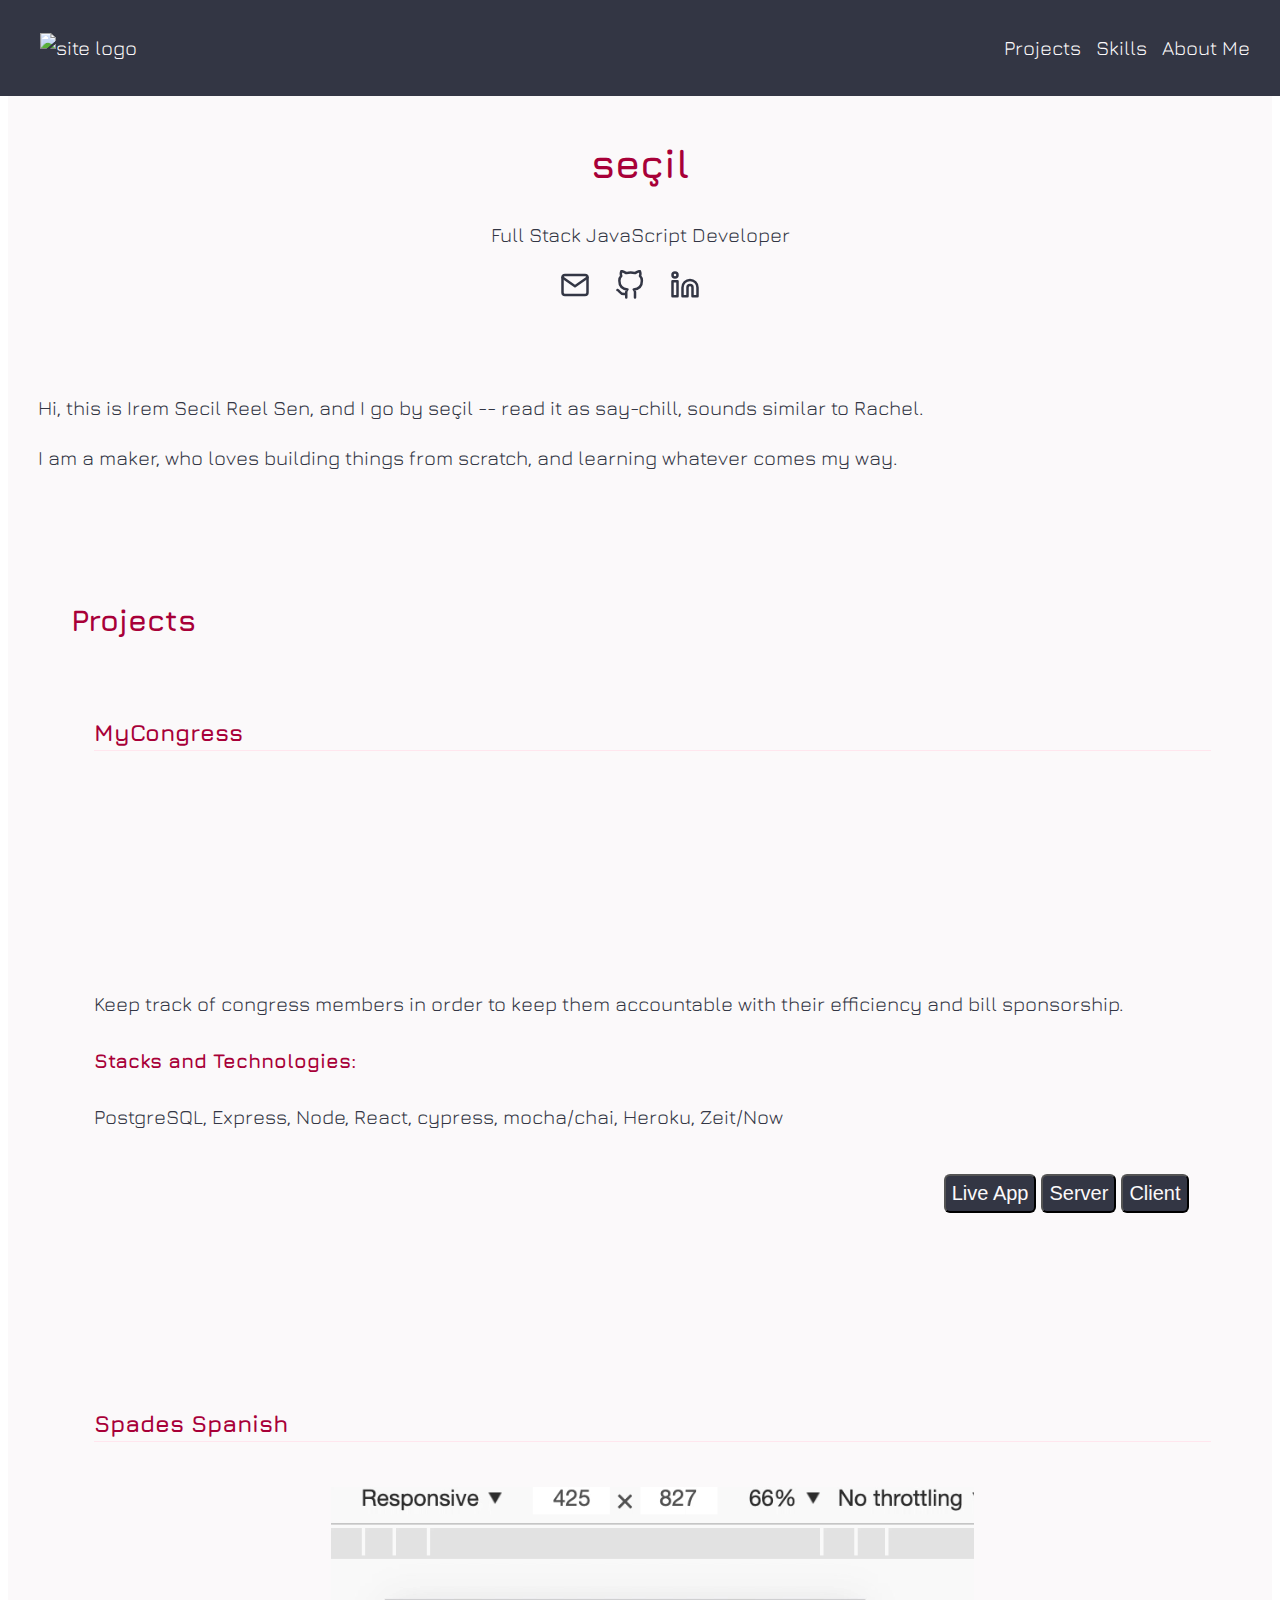
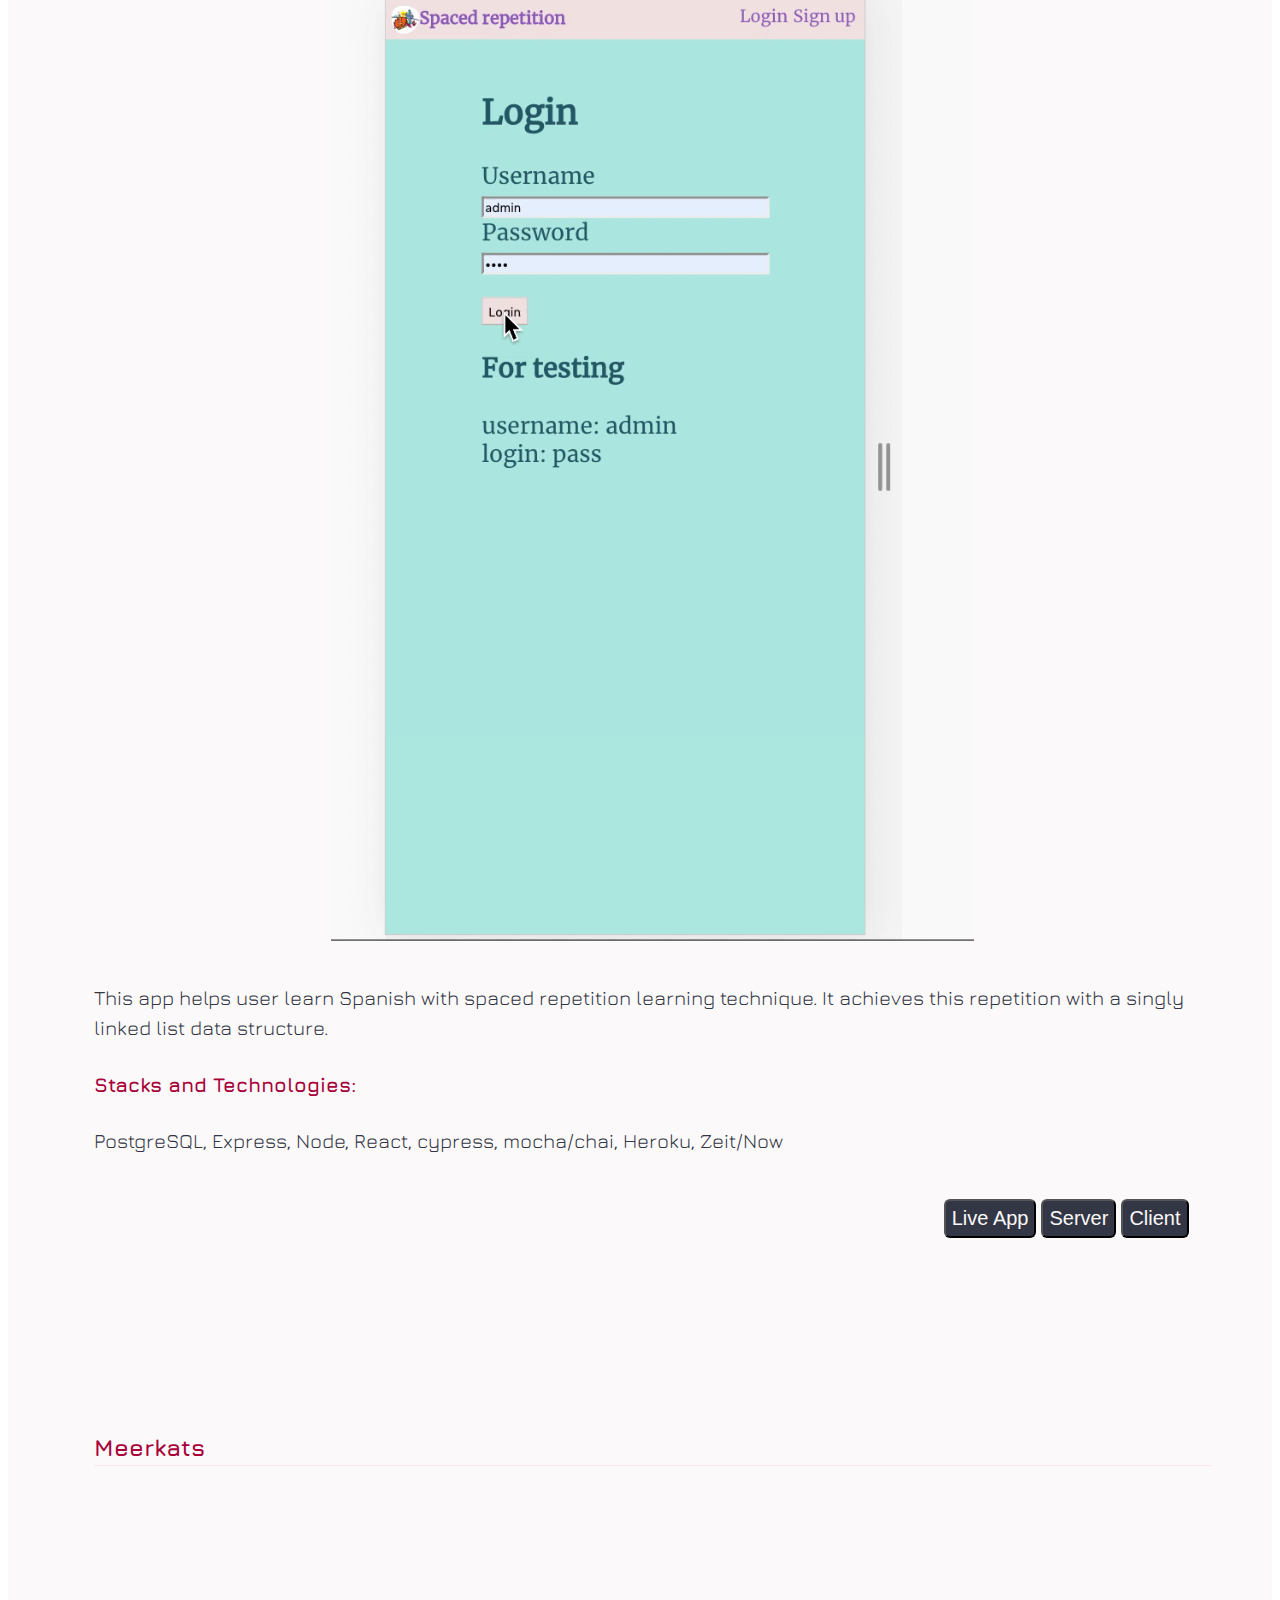
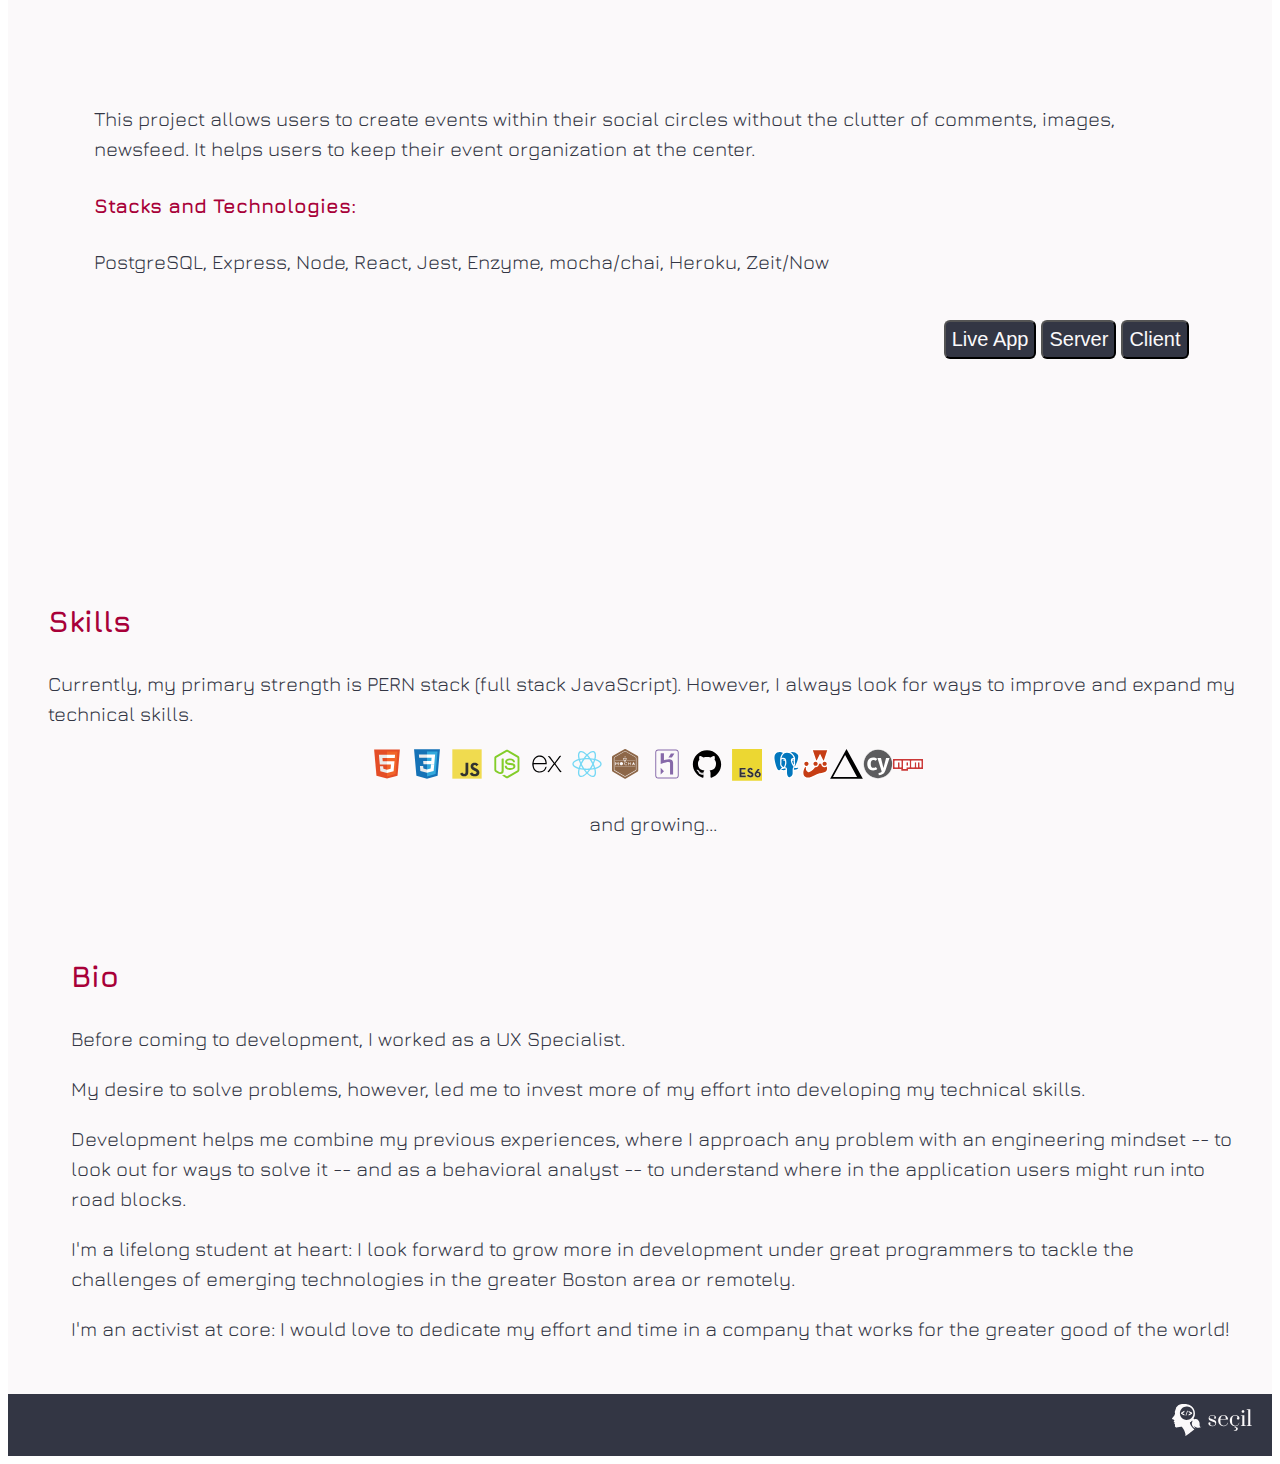
==== commit acda520a: "refactored responsive for larger screens" ====
--- a/index.html
+++ b/index.html
@@ -311,7 +311,6 @@
     <div class="content" id="about-me">
         <div class="padded-div">
         <h2>Bio</h2>
-        <section class="bio-info">
             <p>Before coming to development, I worked as a UX Specialist.</p>
             <p>My desire to solve problems, however, led me to invest more of 
                 my effort into developing my technical skills.</p>
@@ -325,7 +324,6 @@
             <p>I'm an activist at core: I would love to dedicate my effort and time
                     in a company that works for the greater good of the world!</p>
             <br />
-        </section>
         </div>
     </div>
     </main>
--- a/index.css
+++ b/index.css
@@ -177,6 +177,10 @@
   padding: 50px 0px 0px 0px;
 }
 
+#skills{
+  margin: 0px 10px 0px 15px;
+  }
+
 @media screen and (min-width: 768px){
   a{
     font-size: 2rem;
@@ -202,10 +206,34 @@
   .short-intro{
     margin: 30px;
   }
+  #skills{
+    margin: 0px 15px 0px 40px;
+    }
 }
 @media screen and (min-width: 1440px){
   .padded-div{
     padding: 80px 0px 0px 0px;
   }
+  #skills{
+    margin: 0px 25px 0px 70px;
+    }
+  .short-intro{
+    text-align: center;
+  }
+}
+@media screen and (min-width: 2560px){
+  .padded-div{
+    padding: 80px 0px 0px 0px;
+  }
+  #skills{
+    margin: 0px 50px 0px 130px;
+    }
+  #navigation-bar{
+    margin: 0px 80px 0px 80px;
+  }
+  .short-intro{
+    text-align: center;
+  }
+
 }
   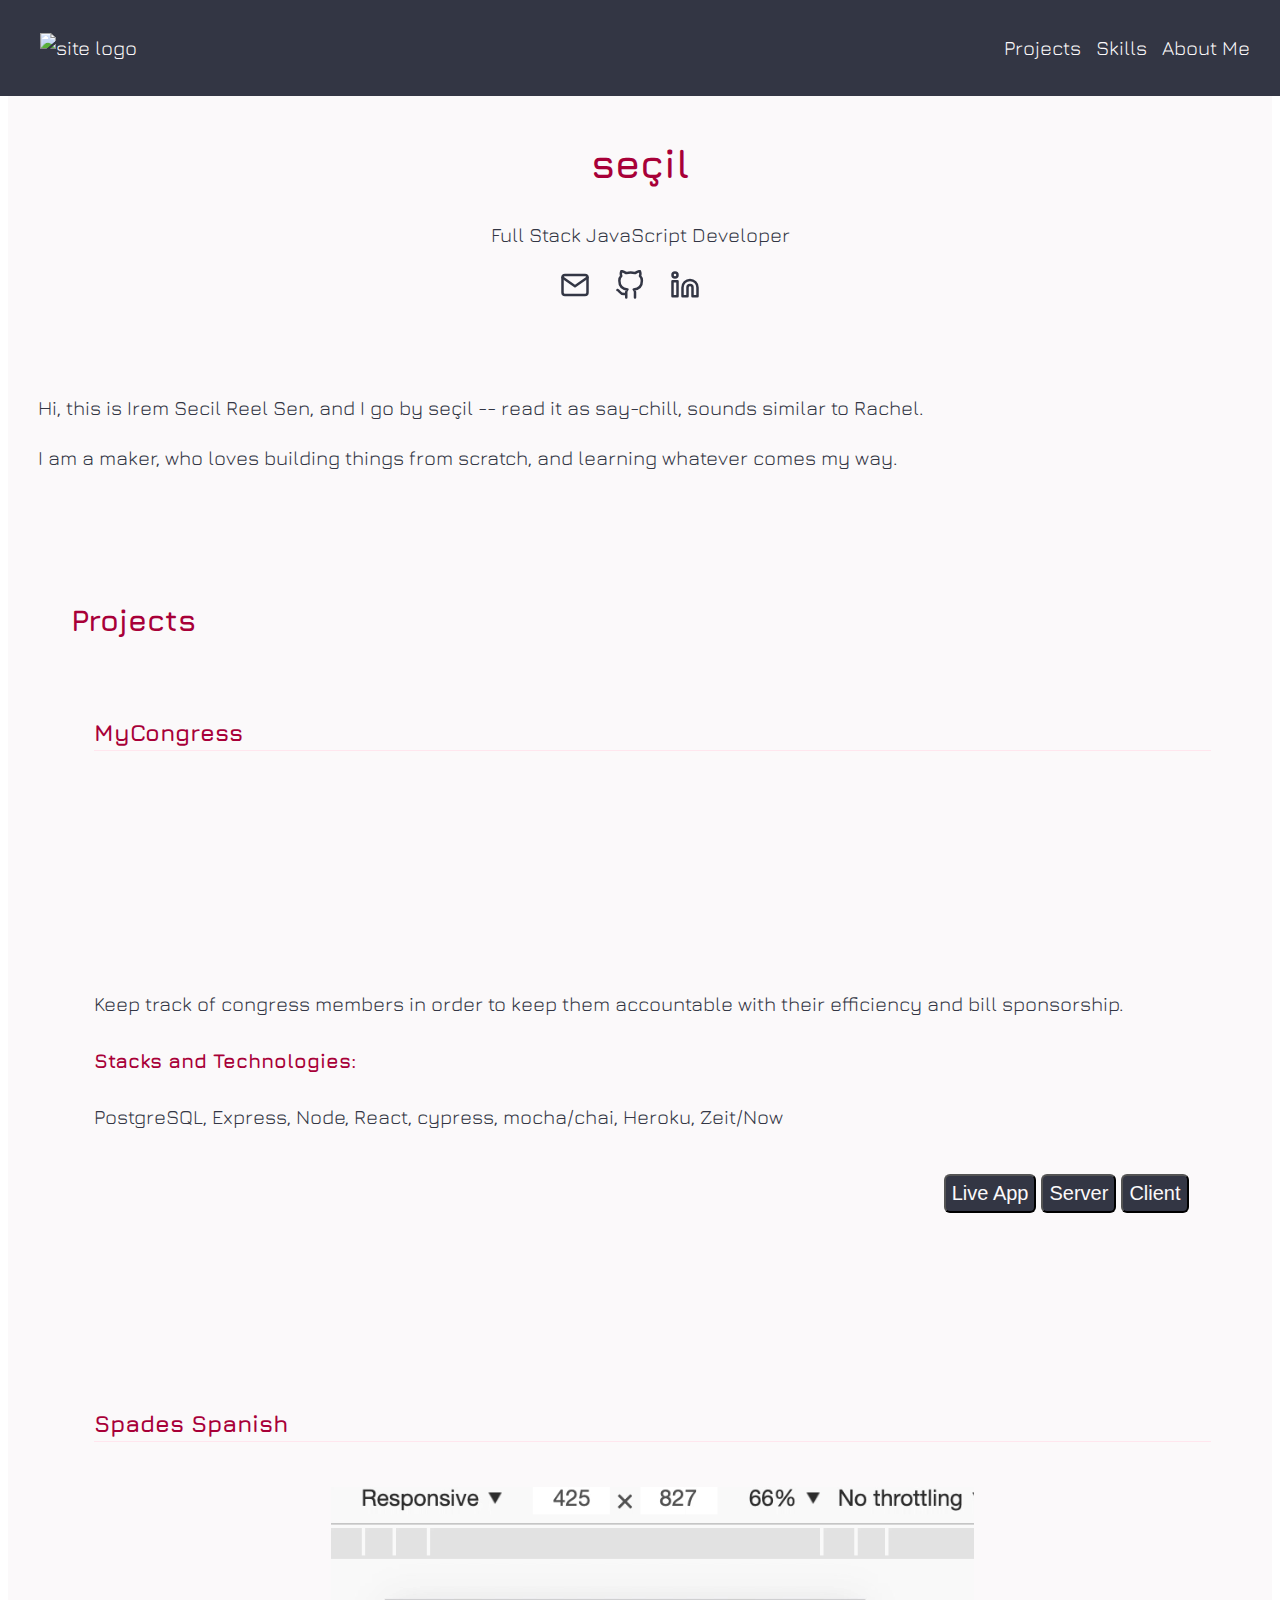
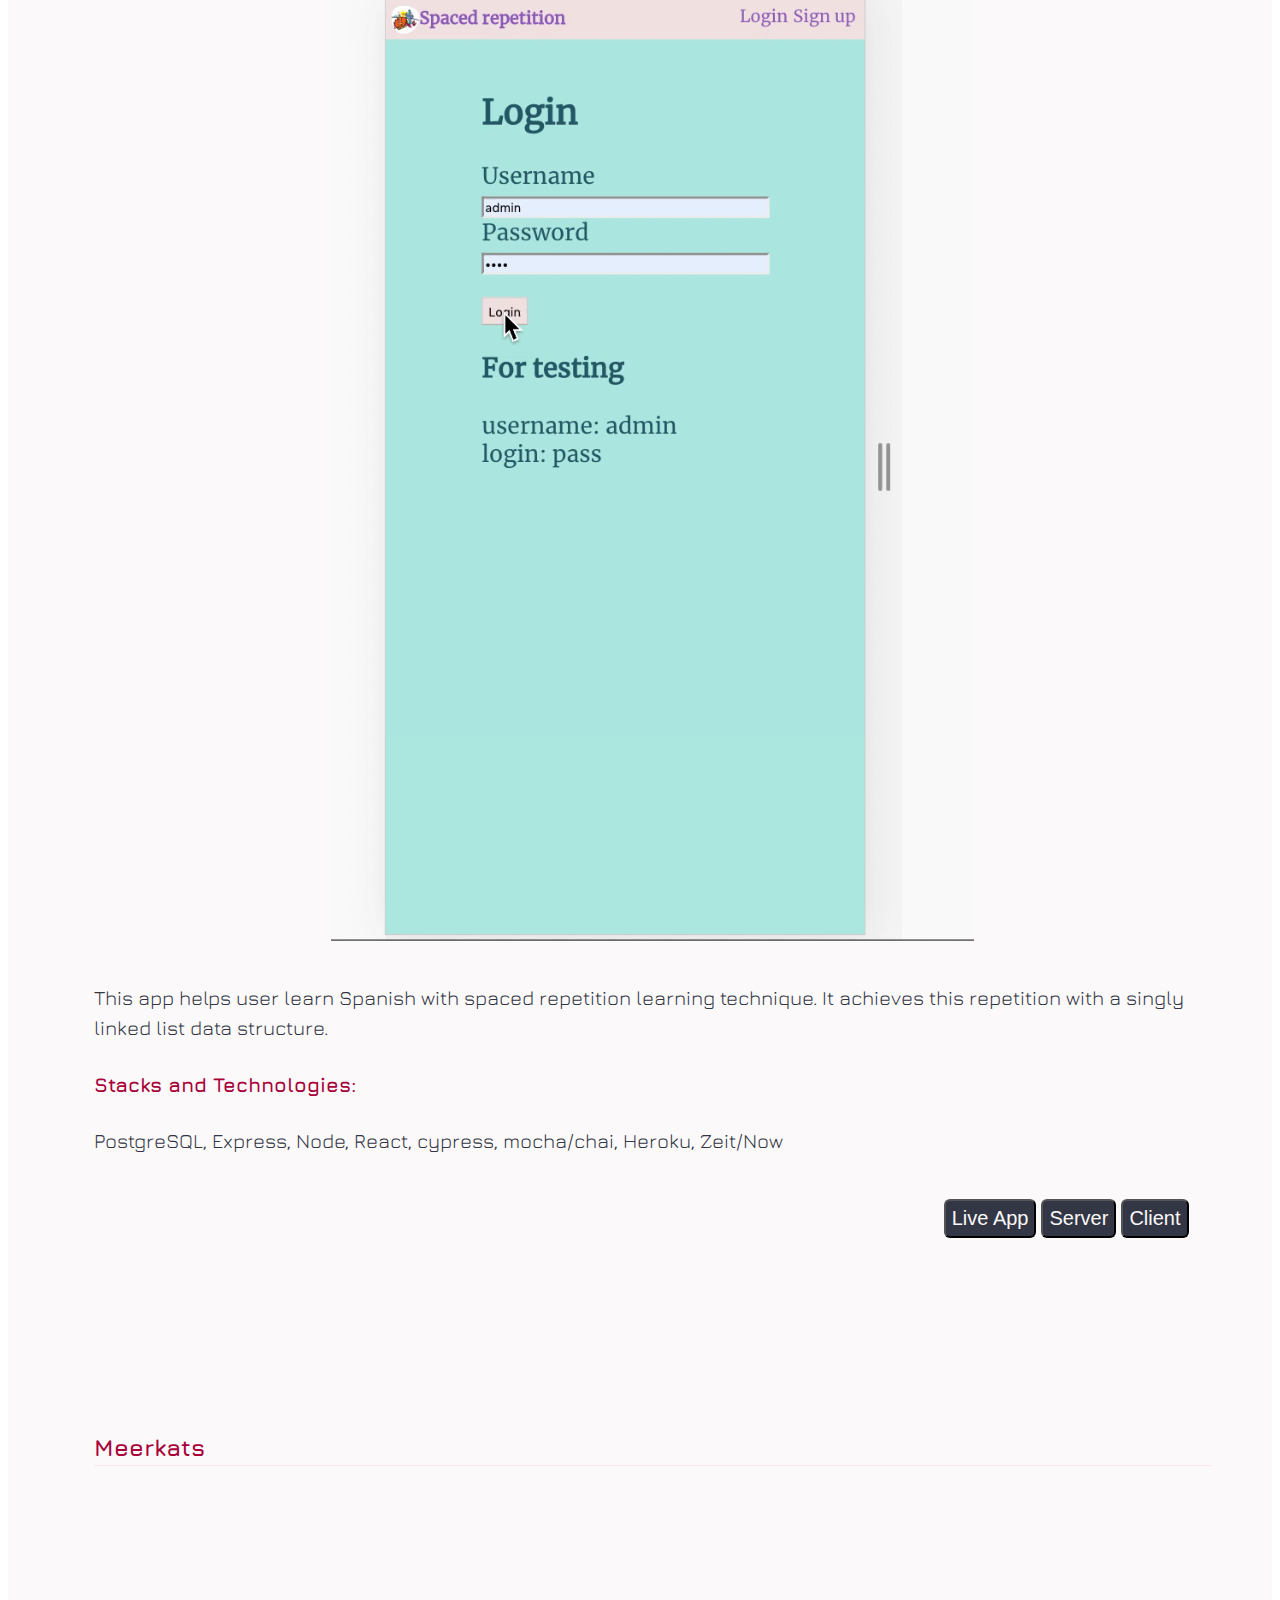
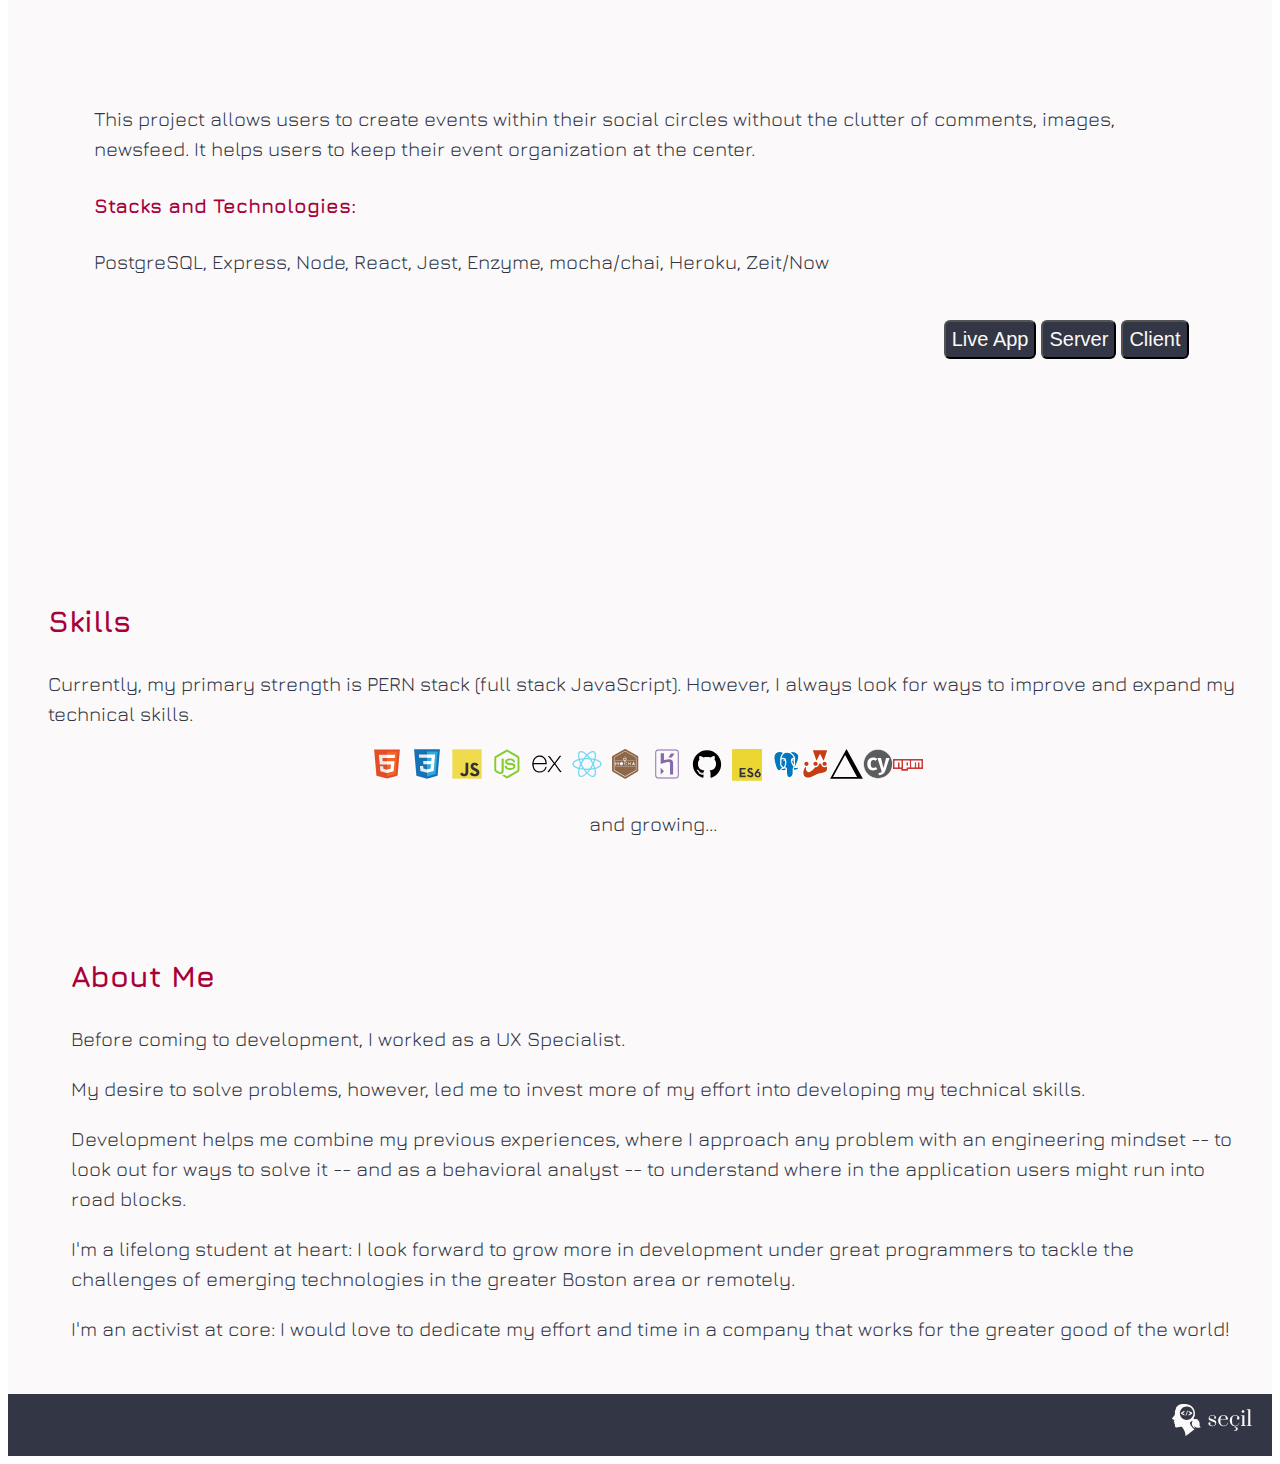
==== commit 718471ee: "changed title" ====
--- a/index.html
+++ b/index.html
@@ -310,7 +310,7 @@
     </div>
     <div class="content" id="about-me">
         <div class="padded-div">
-        <h2>Bio</h2>
+        <h2>About Me</h2>
             <p>Before coming to development, I worked as a UX Specialist.</p>
             <p>My desire to solve problems, however, led me to invest more of 
                 my effort into developing my technical skills.</p>
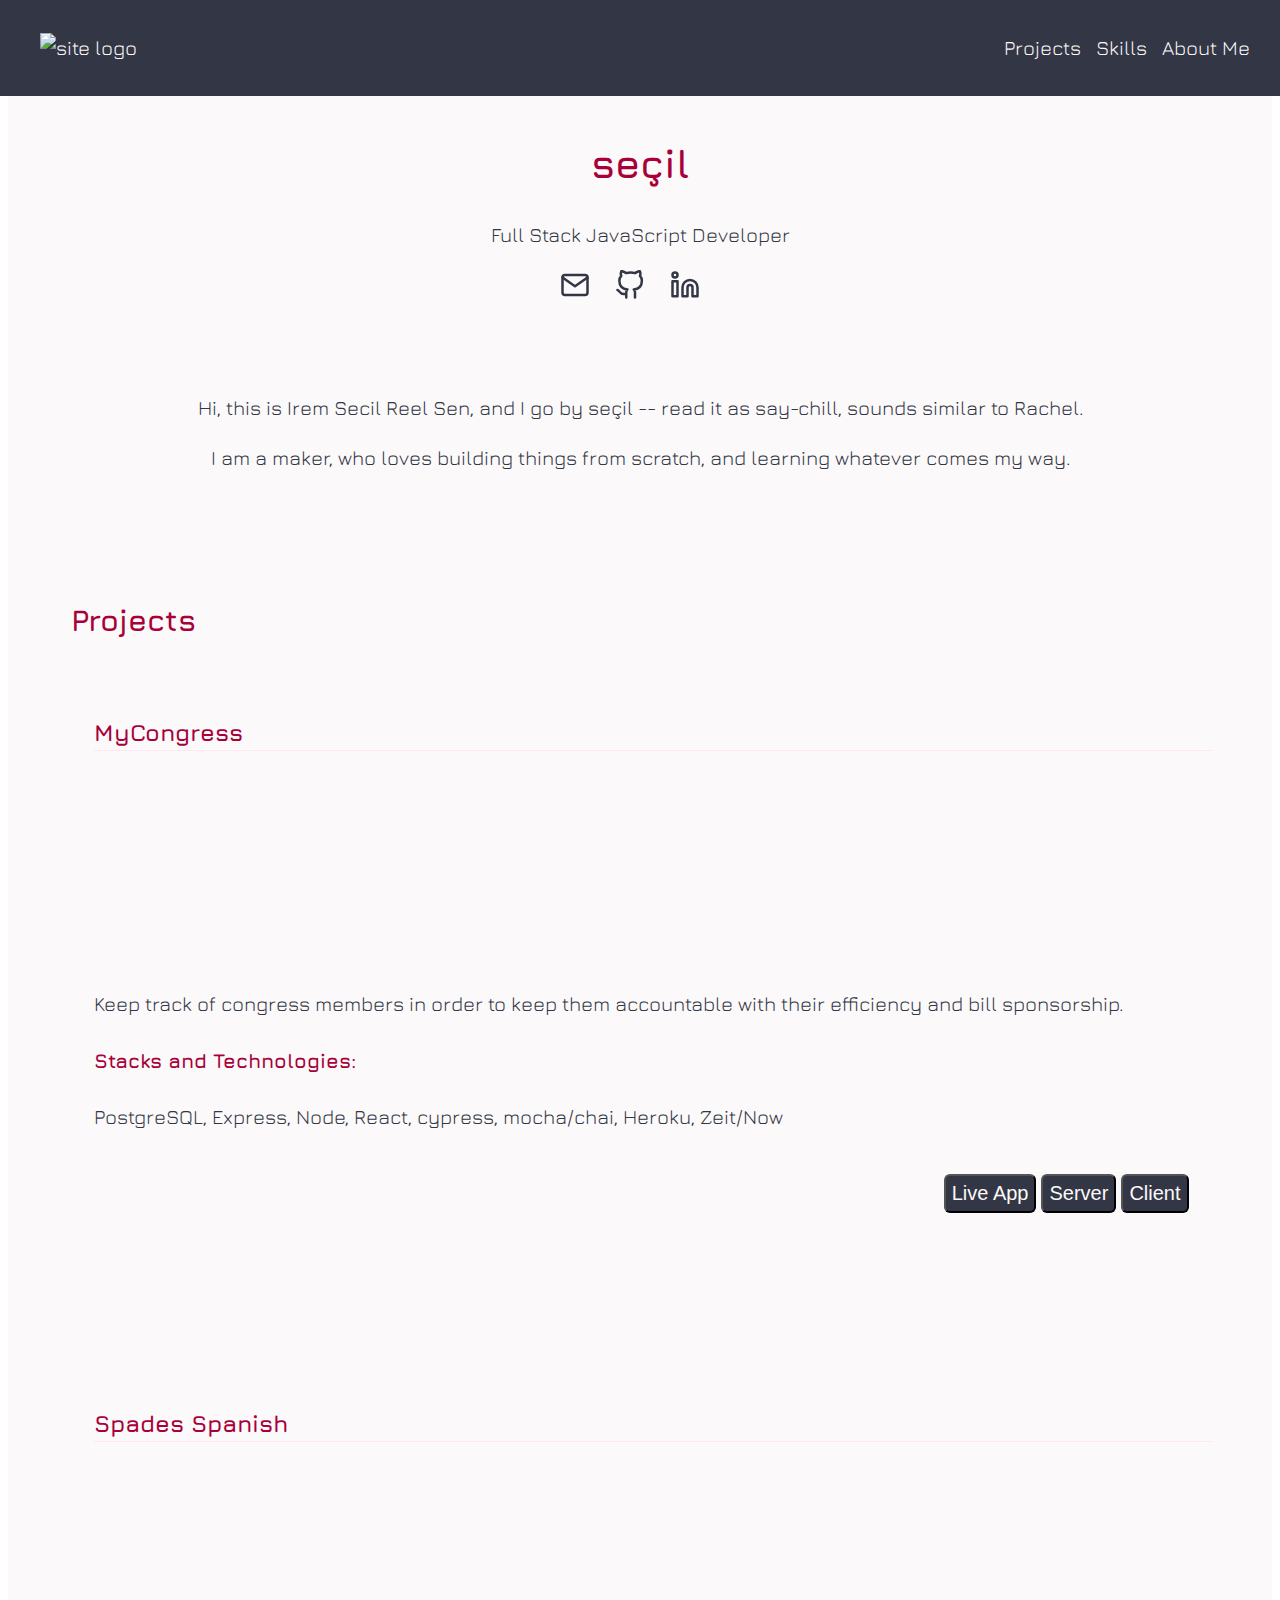
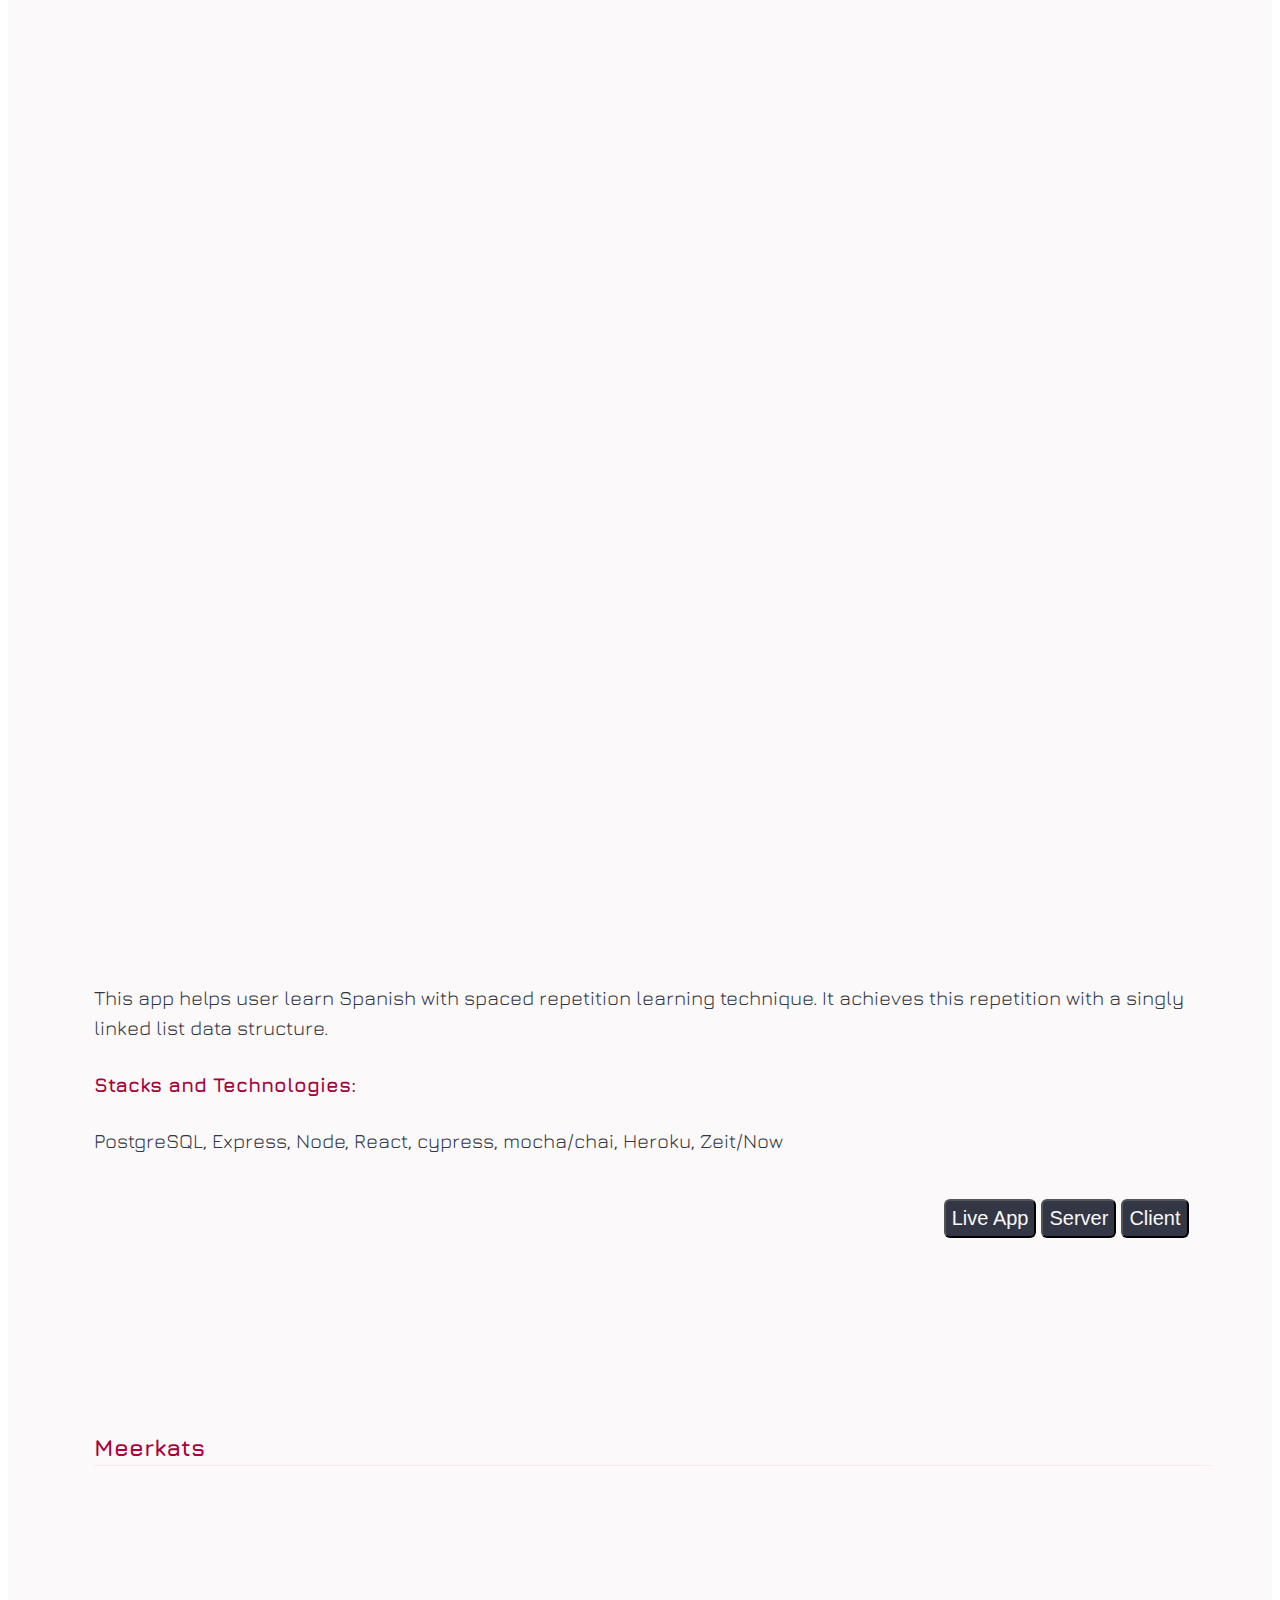
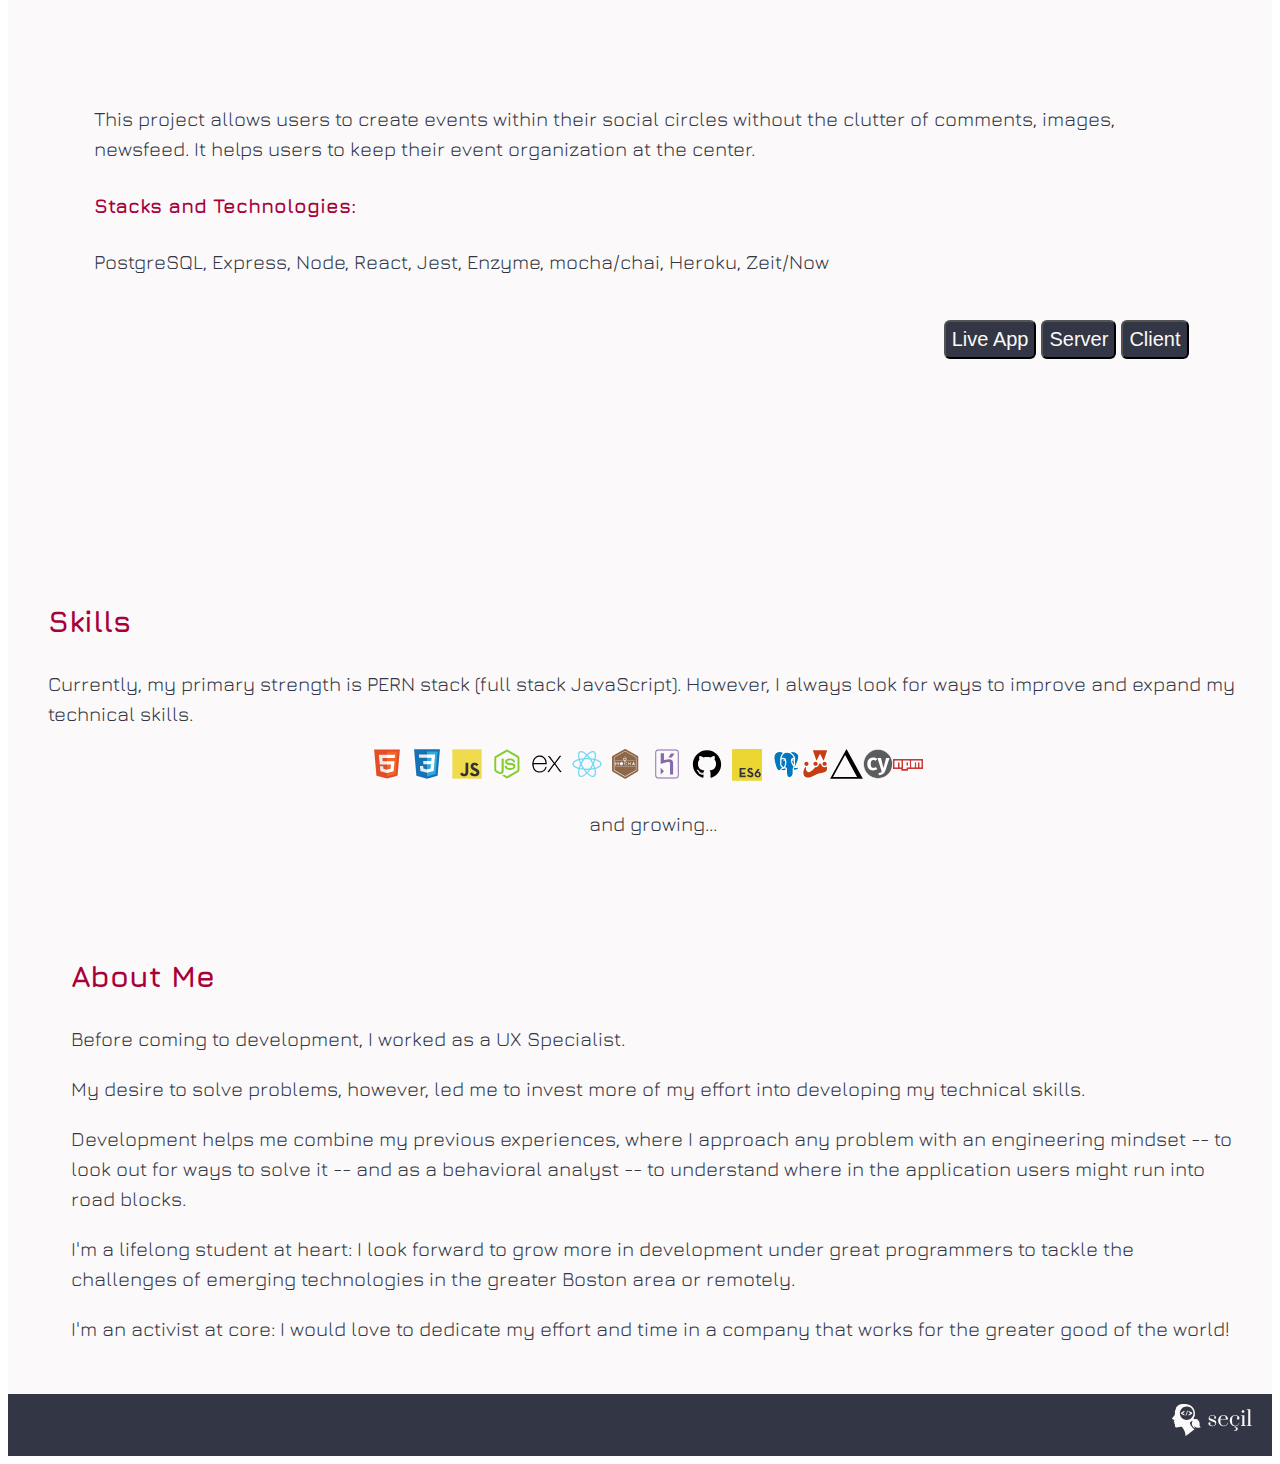
==== commit 04358416: "improved accessibility checks" ====
--- a/index.html
+++ b/index.html
@@ -23,9 +23,11 @@
         <ul id="navigation-bar">
             <img src="resources/favicon.ico" alt="site logo" class="site-small-logo" />
             <div class="navigation-links">
-                <li><a href="#projects" id="navigation-items">Projects</a></li>
-                <li><a href="#skills" id="navigation-items">Skills</a></li>
-                <li><a href="#about-me" id="navigation-items">About Me</a></li>
+                <ul>
+                    <li><a href="#projects" id="navigation-items">Projects</a></li>
+                    <li><a href="#skills" id="navigation-items">Skills</a></li>
+                    <li><a href="#about-me" id="navigation-items">About Me</a></li>
+                </ul>
             </div>
         </ul>
     </nav>
--- a/index.css
+++ b/index.css
@@ -210,6 +210,11 @@
     margin: 0px 15px 0px 40px;
     }
 }
+@media screen and (min-width: 1024px){
+  .short-intro{
+    text-align: center;
+  }
+}
 @media screen and (min-width: 1440px){
   .padded-div{
     padding: 80px 0px 0px 0px;
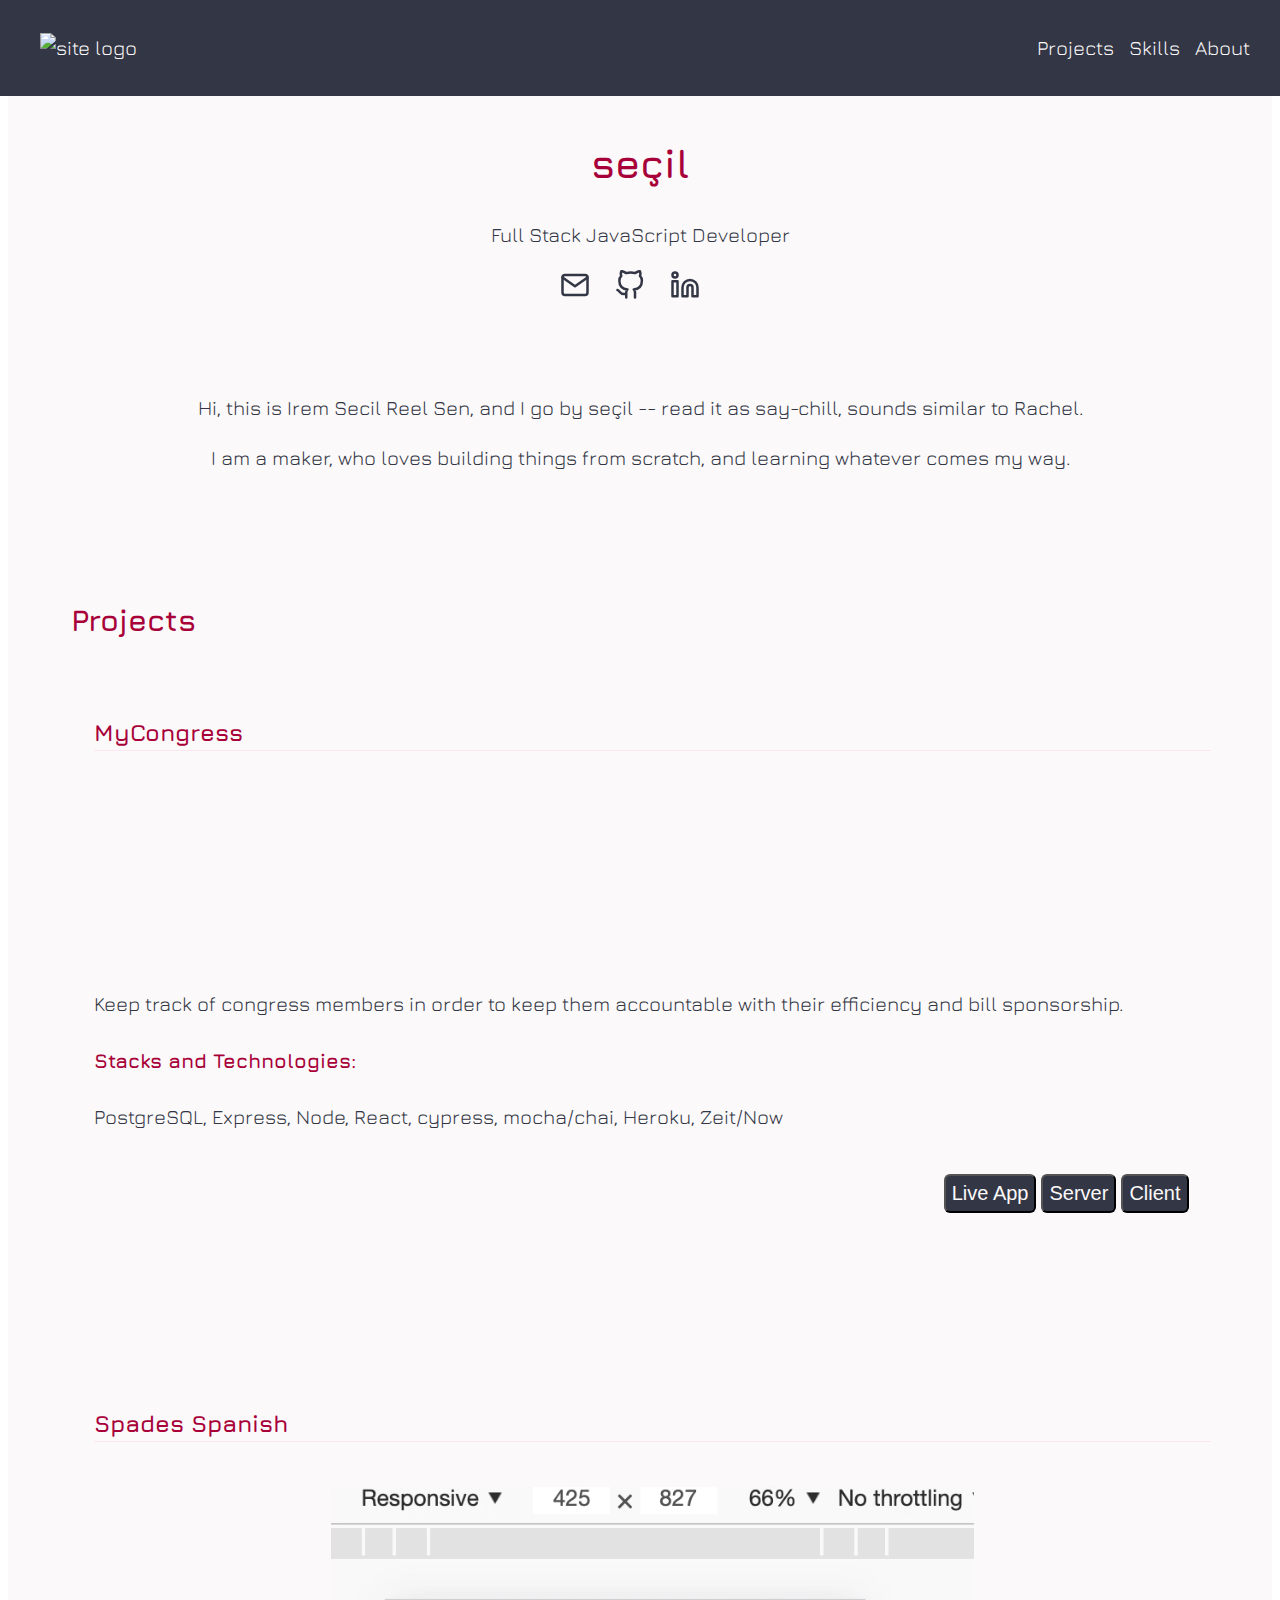
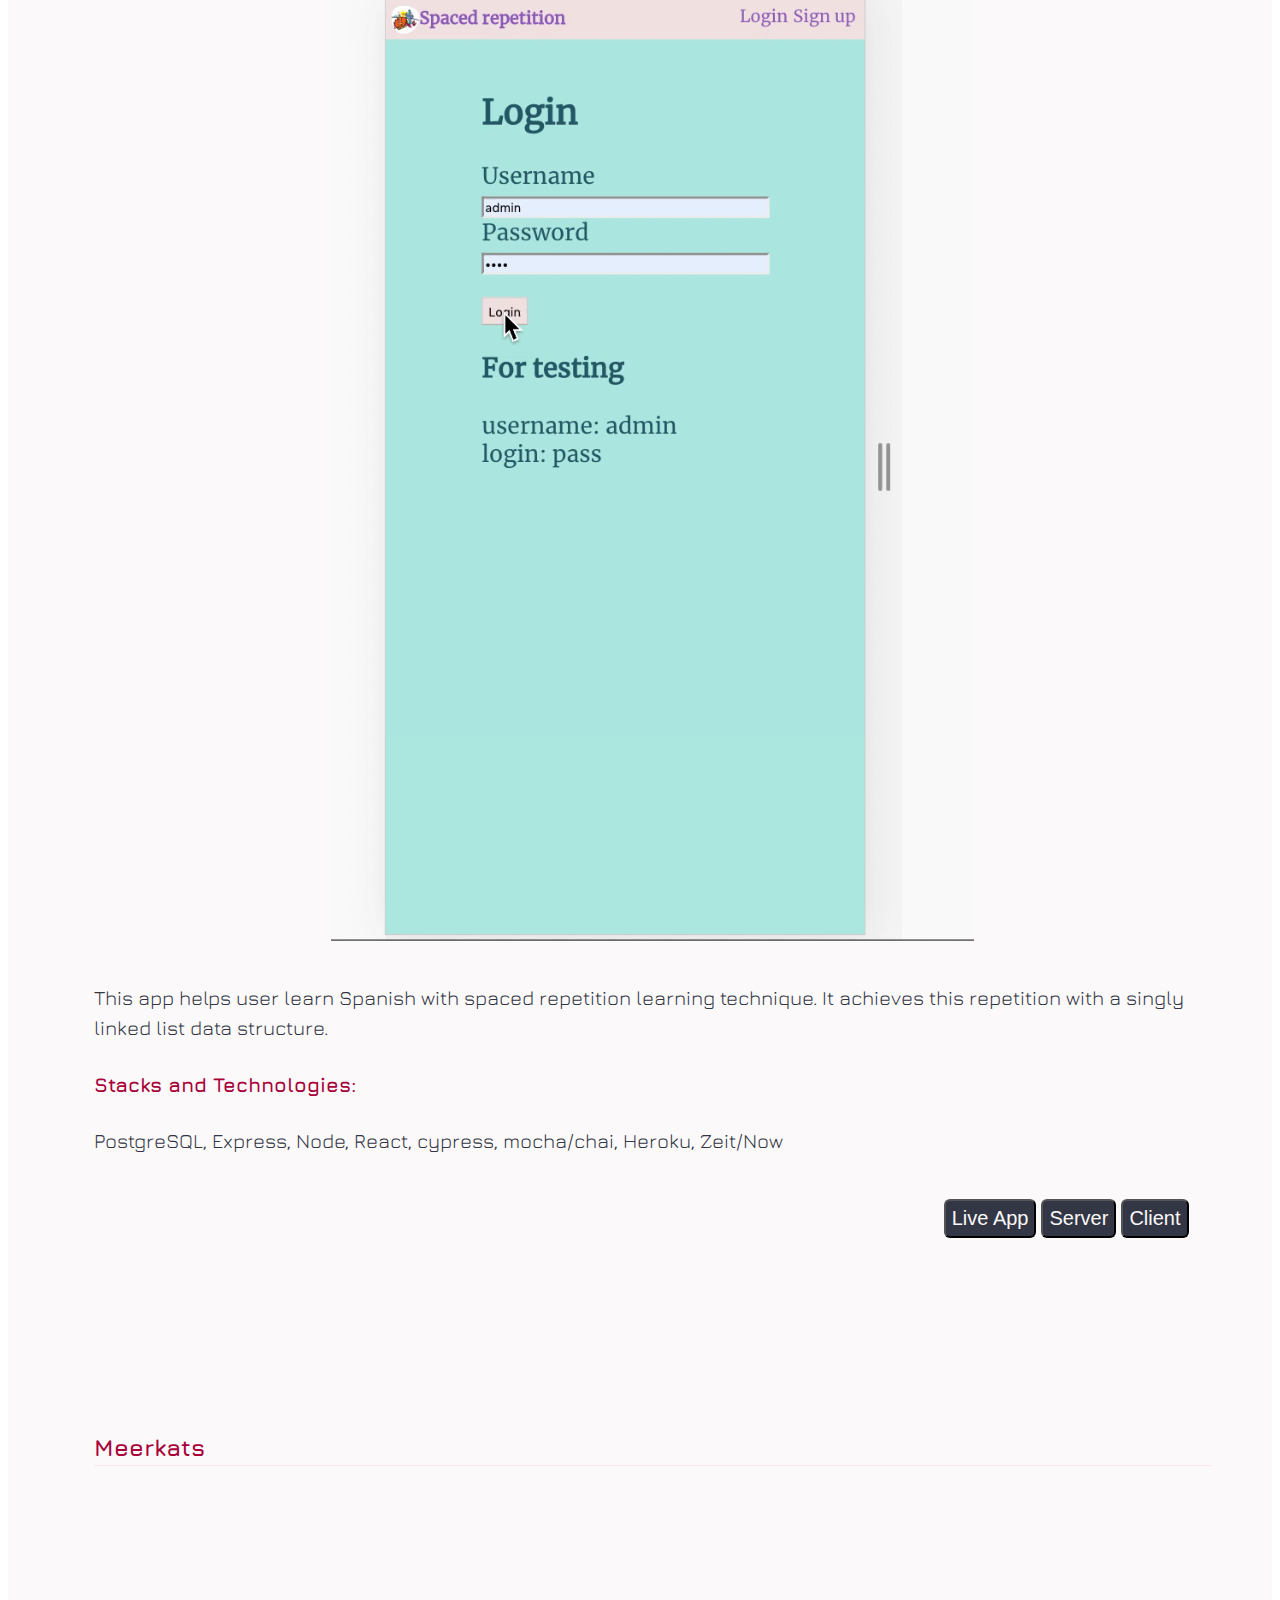
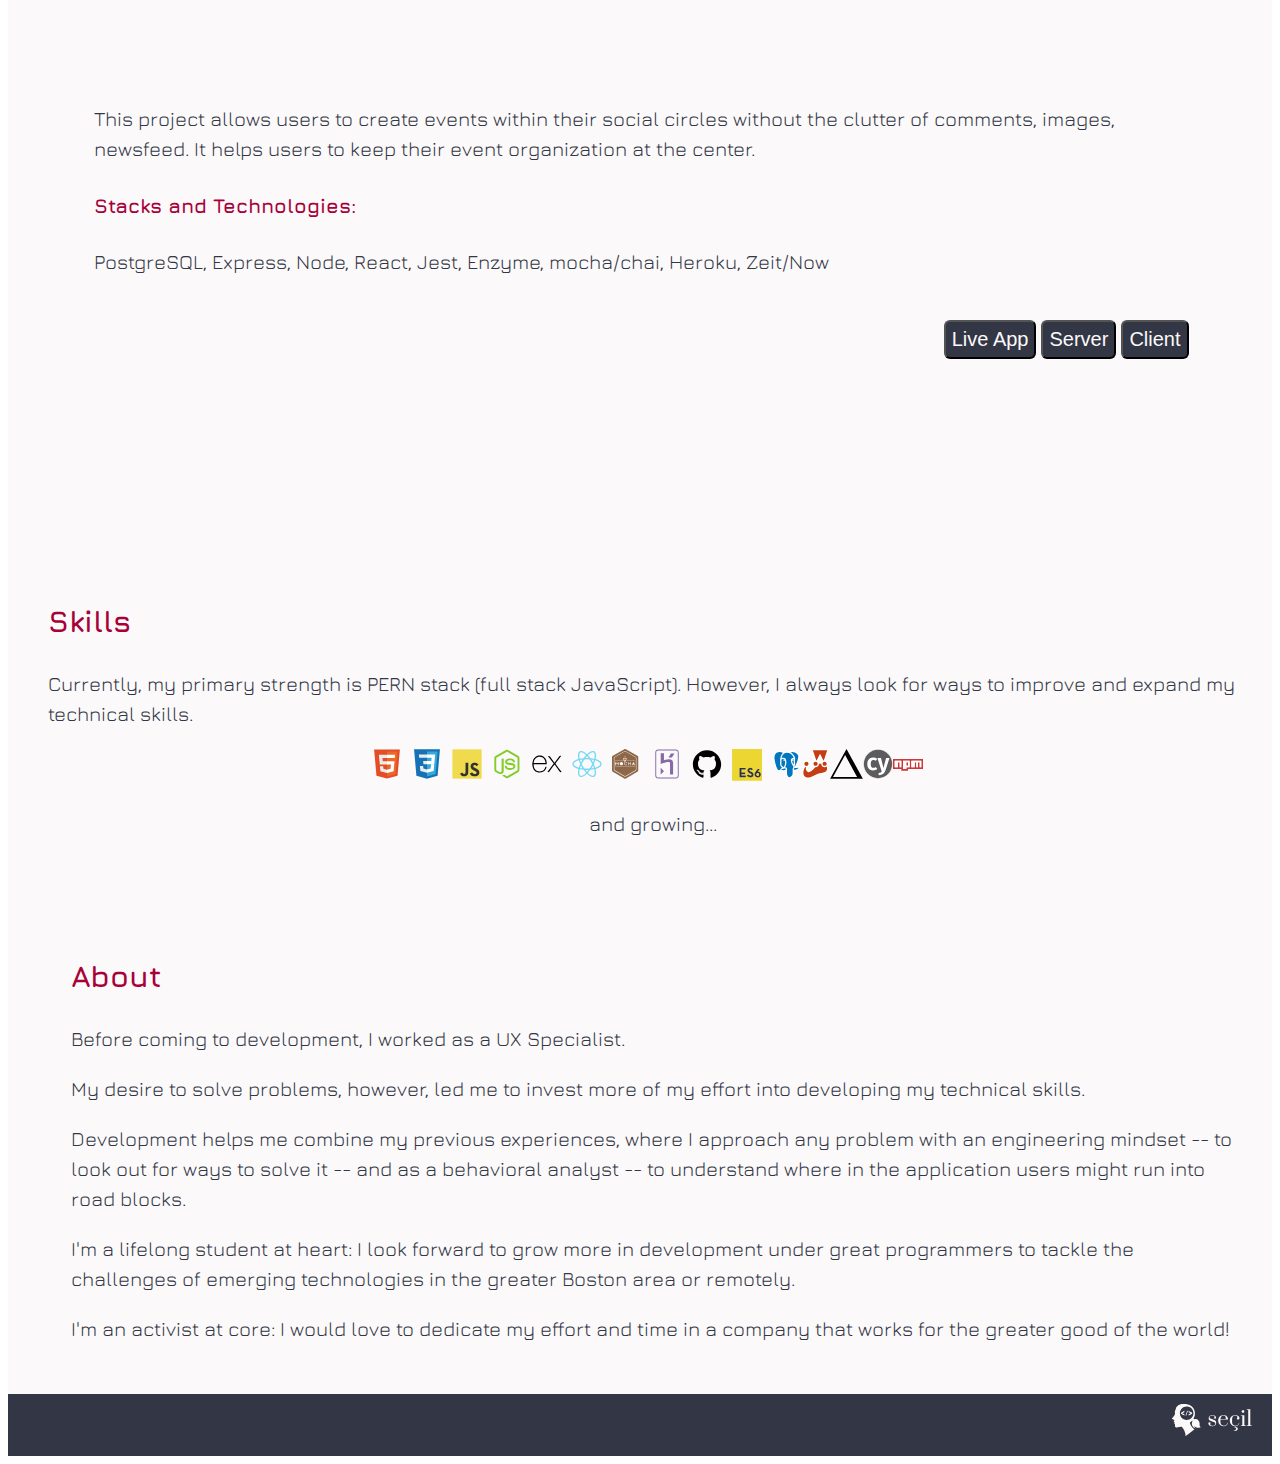
==== commit f5e493d1: "changed title" ====
--- a/index.html
+++ b/index.html
@@ -26,7 +26,7 @@
                 <ul>
                     <li><a href="#projects" id="navigation-items">Projects</a></li>
                     <li><a href="#skills" id="navigation-items">Skills</a></li>
-                    <li><a href="#about-me" id="navigation-items">About Me</a></li>
+                    <li><a href="#about-me" id="navigation-items">About</a></li>
                 </ul>
             </div>
         </ul>
@@ -310,9 +310,9 @@
             </div>
         </div>
     </div>
-    <div class="content" id="about-me">
+    <div class="content" id="about">
         <div class="padded-div">
-        <h2>About Me</h2>
+        <h2>About</h2>
             <p>Before coming to development, I worked as a UX Specialist.</p>
             <p>My desire to solve problems, however, led me to invest more of 
                 my effort into developing my technical skills.</p>
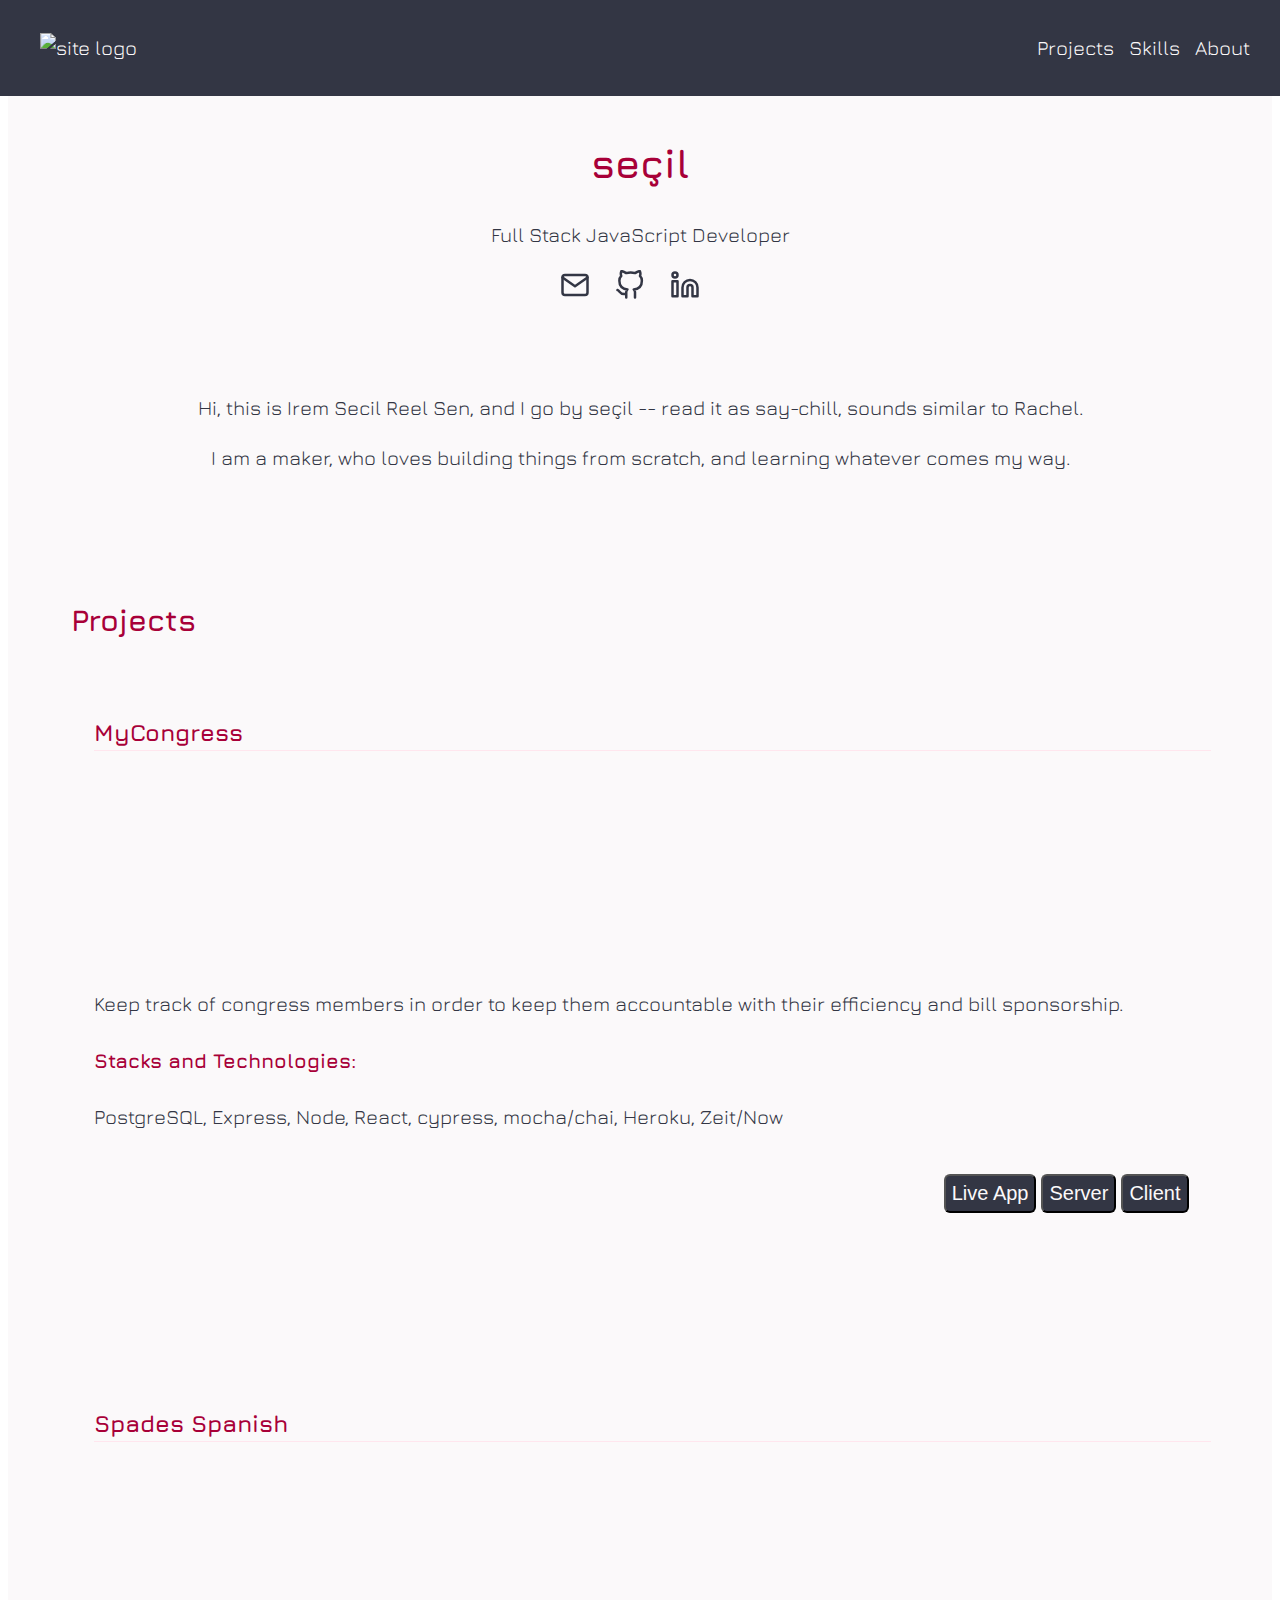
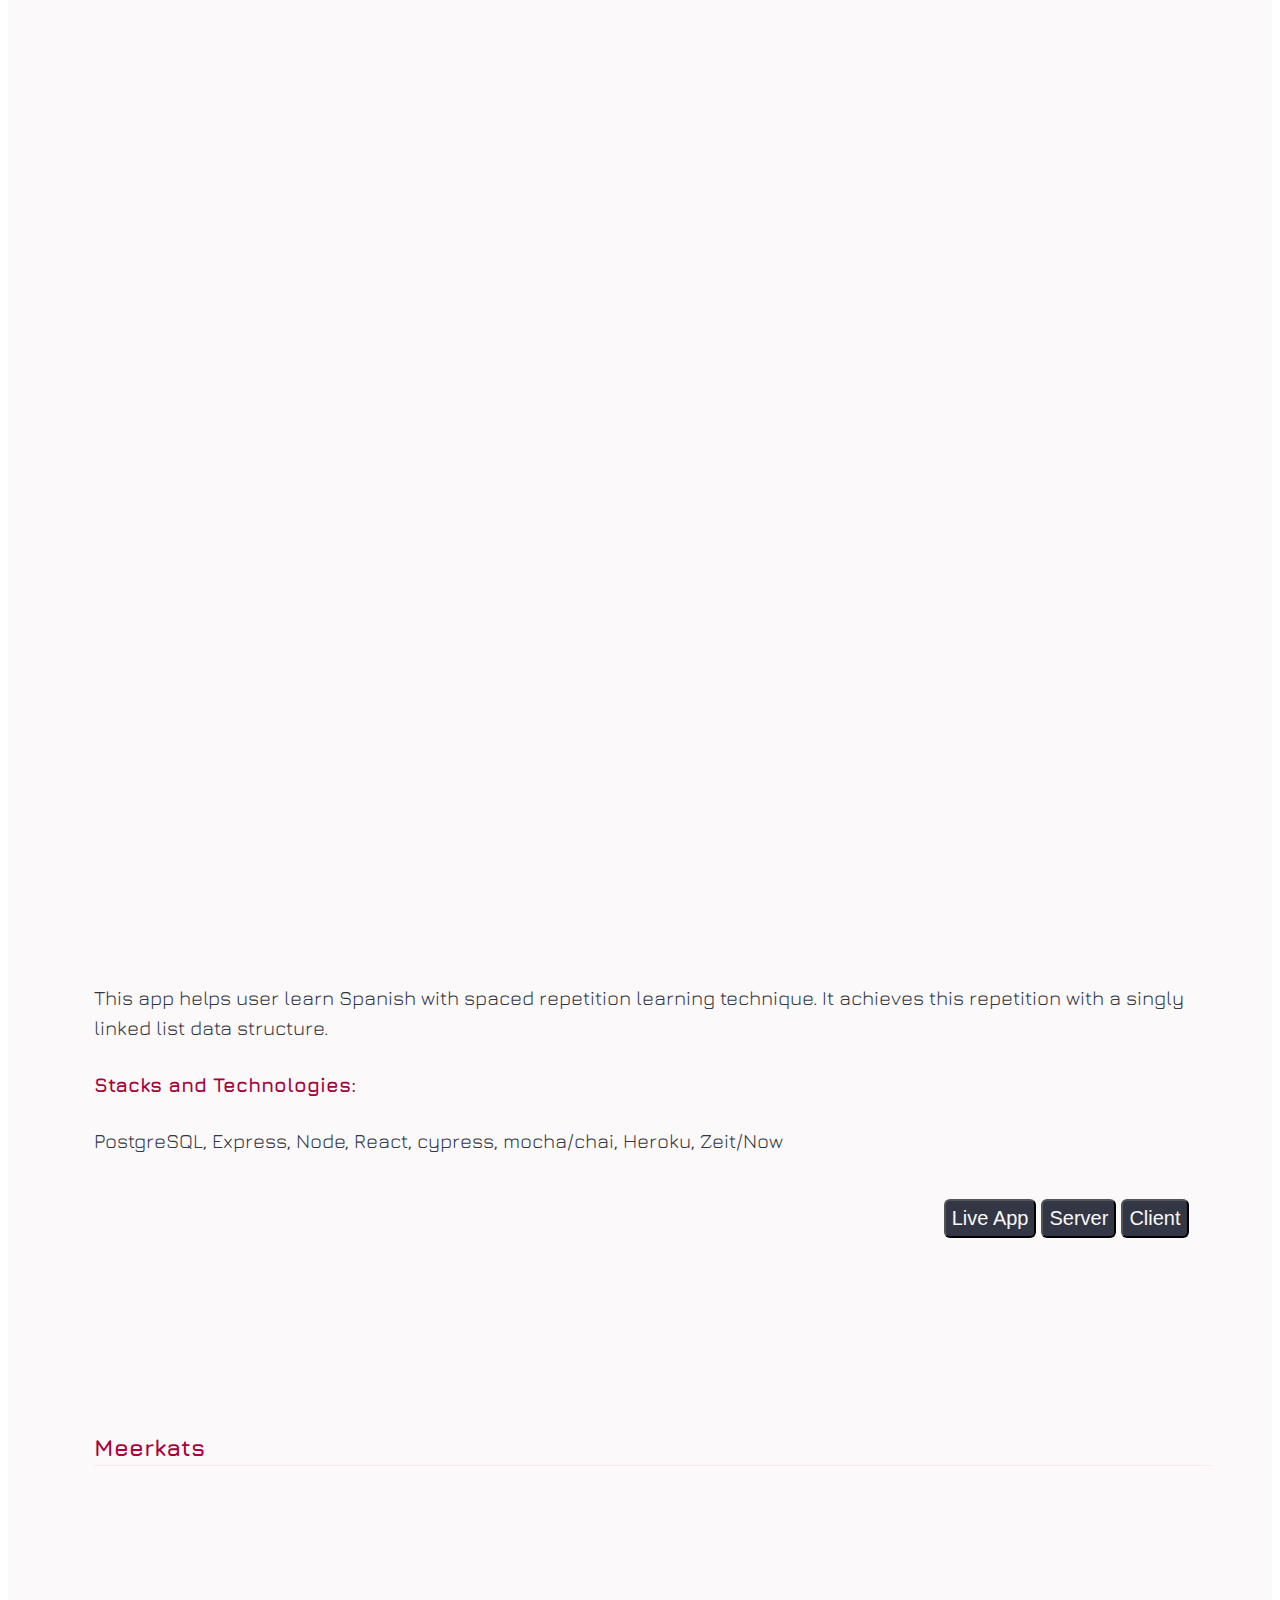
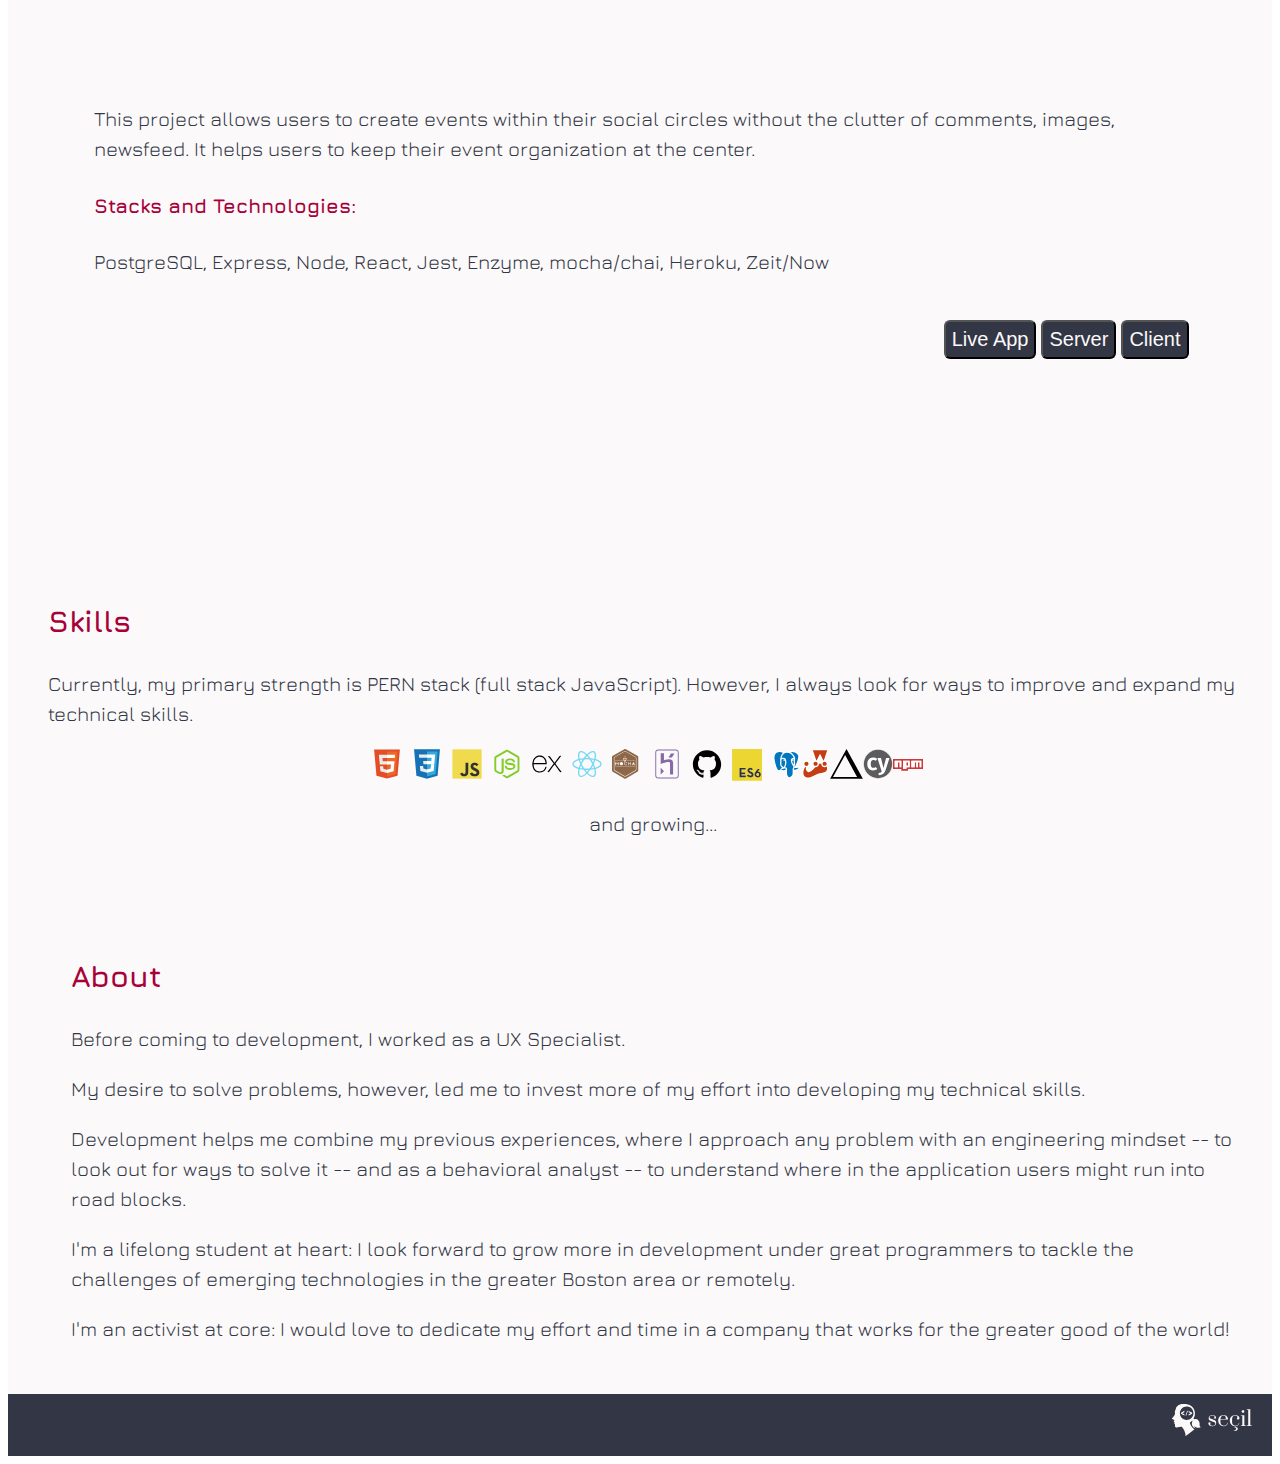
==== commit 64699ee6: "used logo to navigate back to begining" ====
--- a/index.html
+++ b/index.html
@@ -21,17 +21,19 @@
 <body>
     <nav role="navigation">
         <ul id="navigation-bar">
+            <a href="#main">
             <img src="resources/favicon.ico" alt="site logo" class="site-small-logo" />
+            </a>
             <div class="navigation-links">
                 <ul>
                     <li><a href="#projects" id="navigation-items">Projects</a></li>
                     <li><a href="#skills" id="navigation-items">Skills</a></li>
-                    <li><a href="#about-me" id="navigation-items">About</a></li>
+                    <li><a href="#about" id="navigation-items">About</a></li>
                 </ul>
             </div>
         </ul>
     </nav>
-    <main role="main">
+    <main role="main" id="main">
         <header role="banner">
             <h1>seçil</h1>
             <p>Full Stack JavaScript Developer</p>
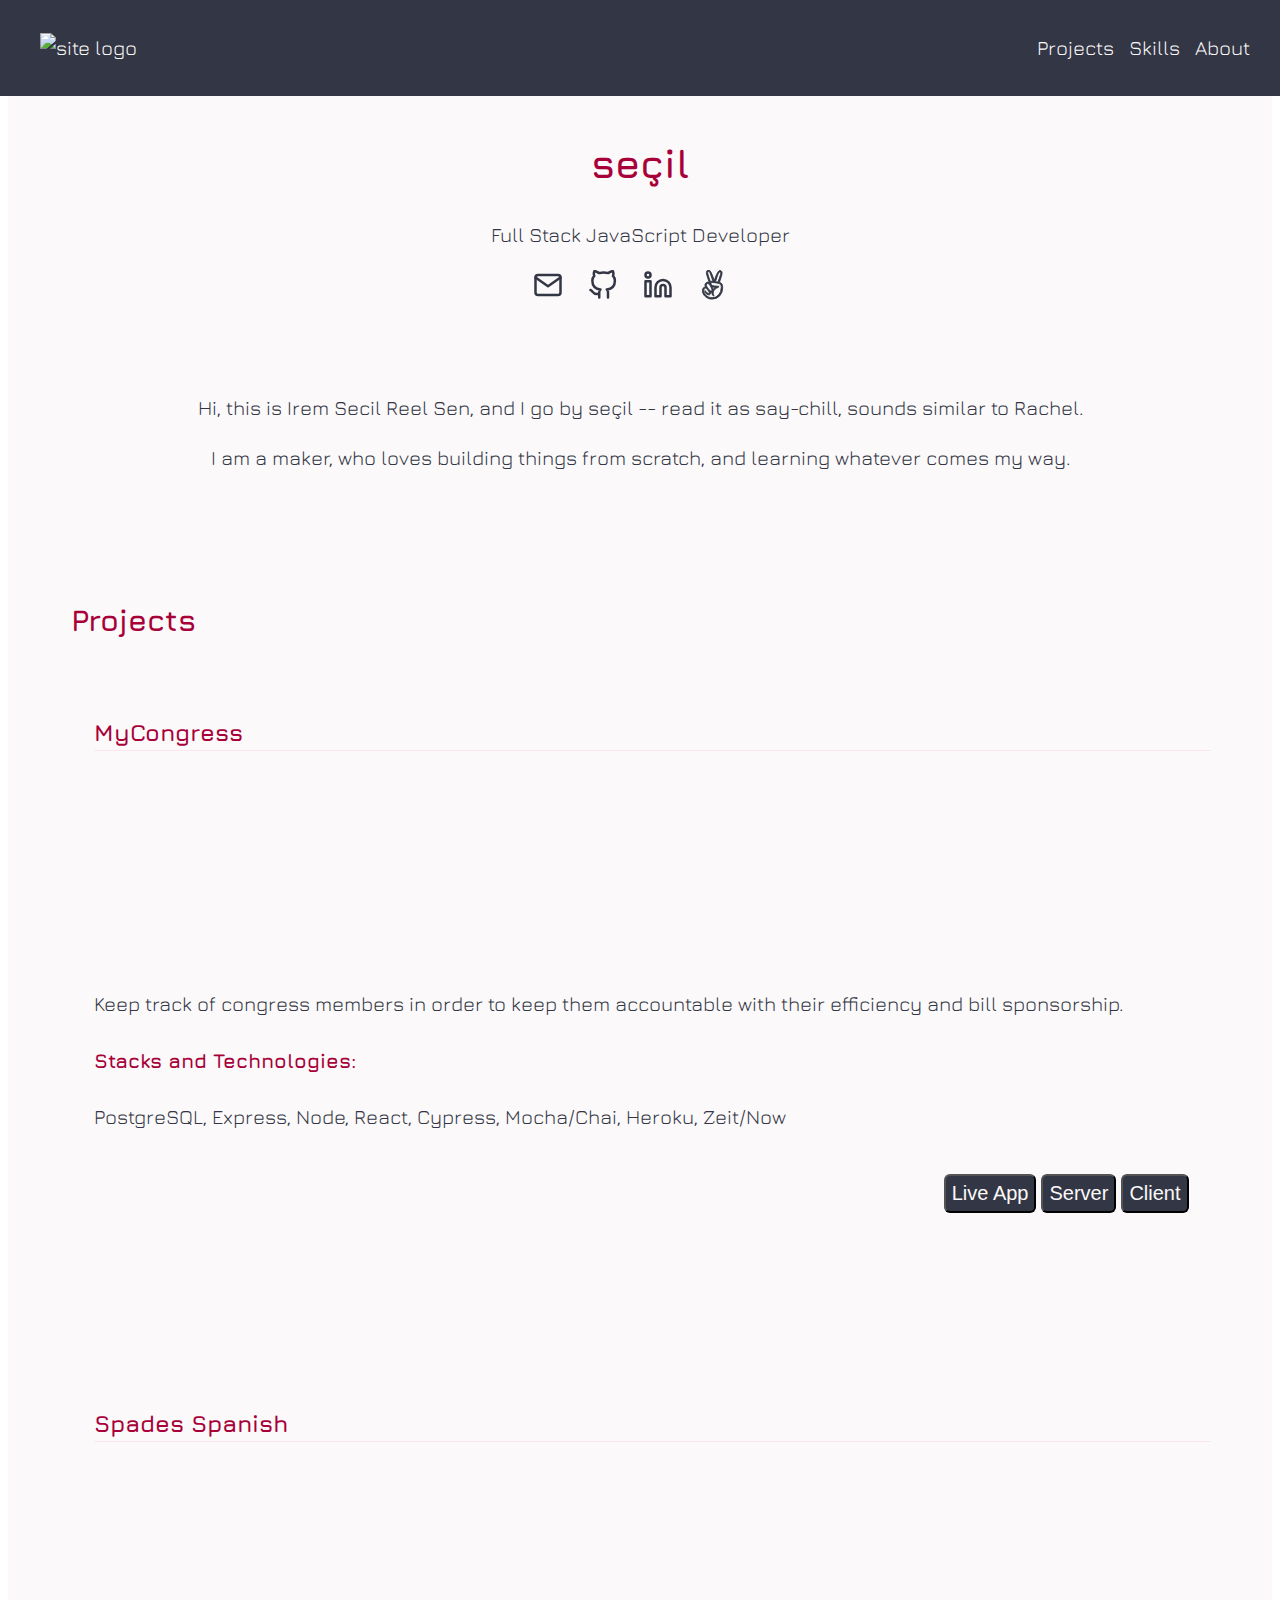
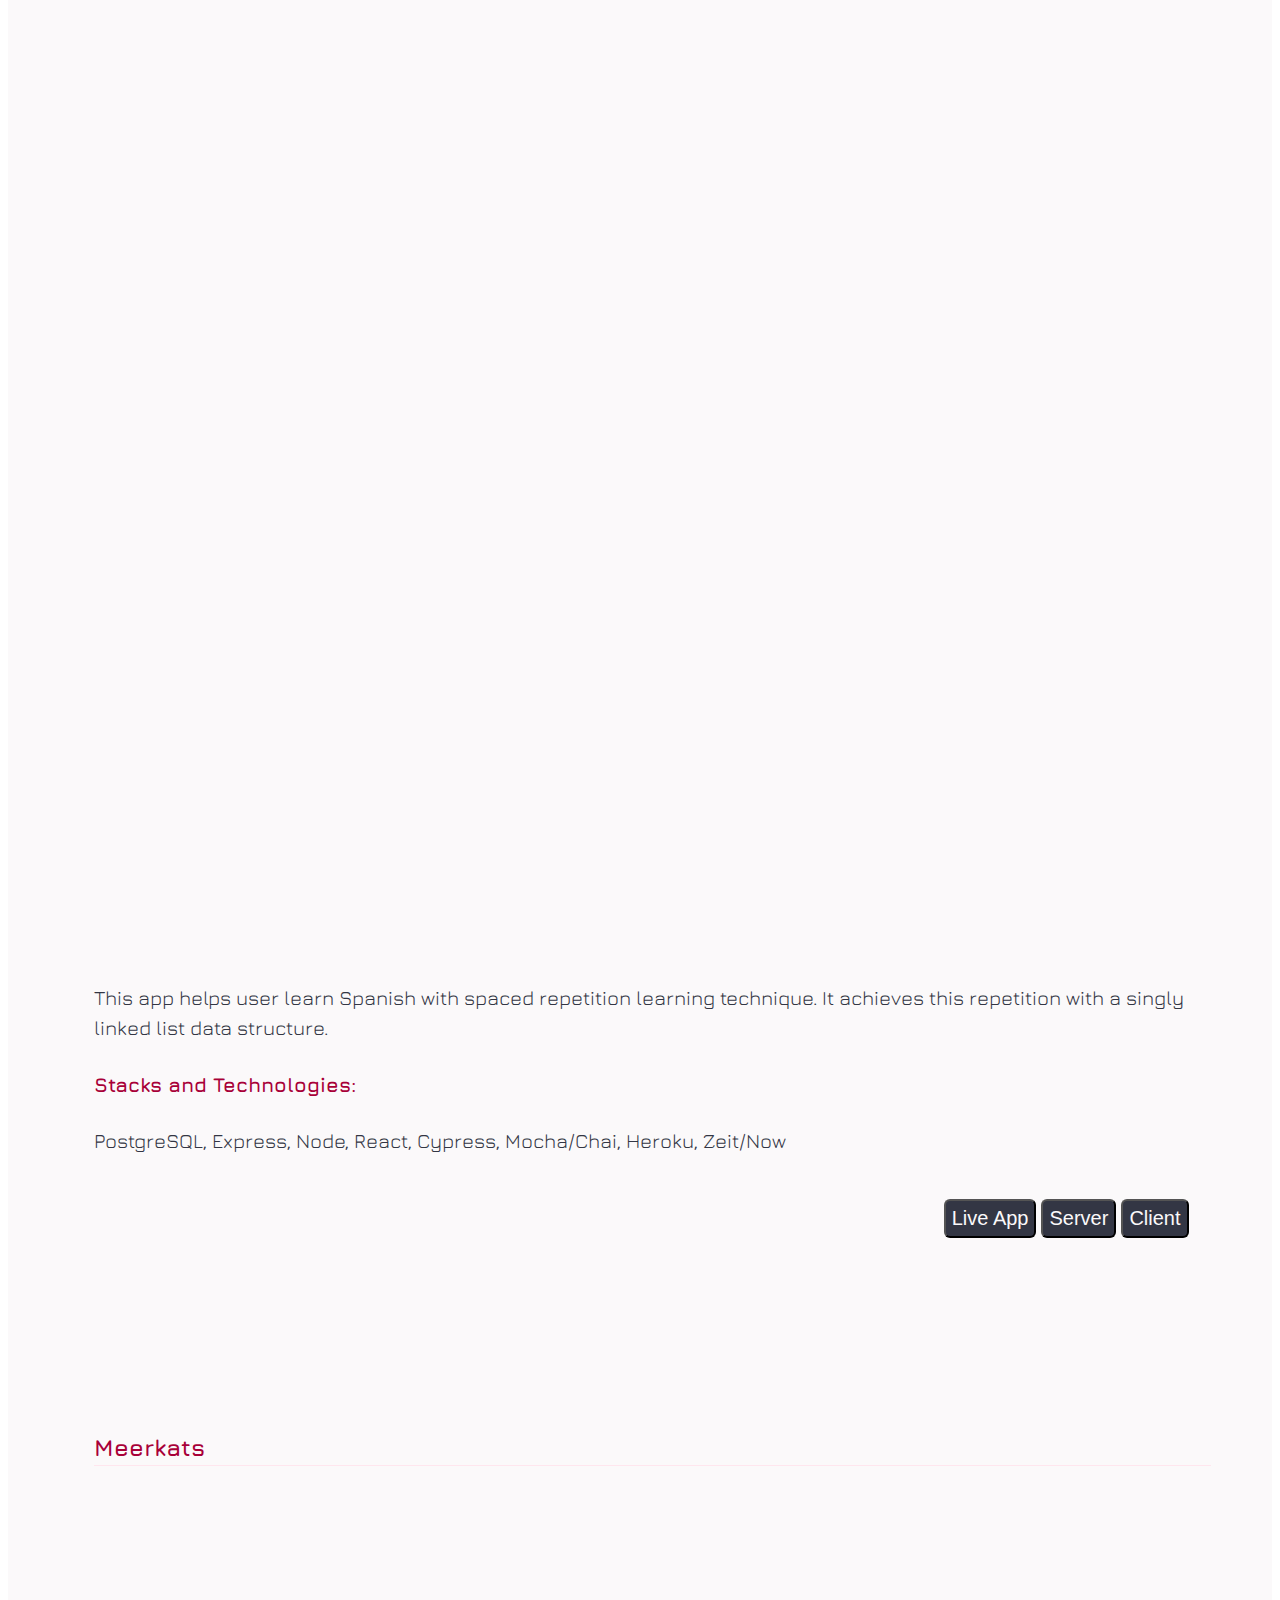
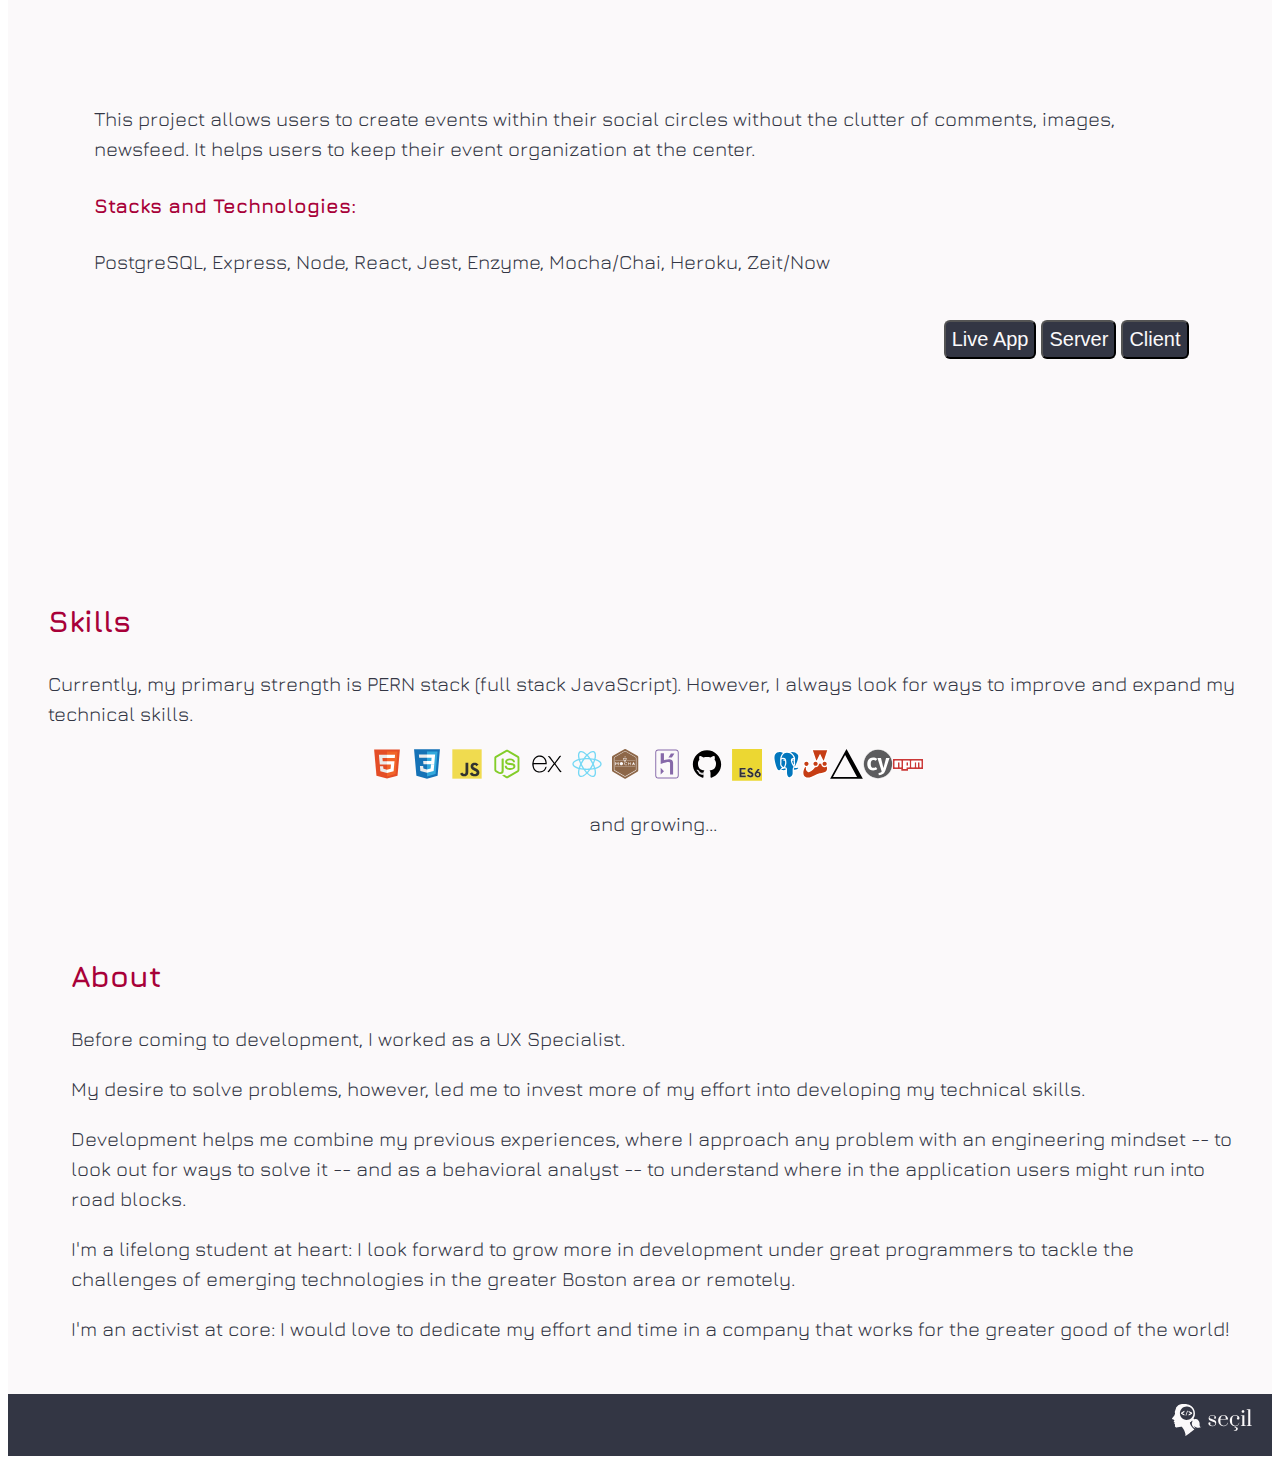
==== commit 5d6e5c4c: "adds angellist link" ====
--- a/index.html
+++ b/index.html
@@ -47,6 +47,9 @@
                 <a href="https://www.linkedin.com/in/irem-secil-reel-sen/" alt="linkedin account link" target="_blank">
                     <img src="resources/linkedin.svg" class="header-logo" alt="linkedin logo">
                 </a>
+                <a href="https://angel.co/irem-secil-reel-sen" alt="angellist account link" target="_blank">
+                    <img src="resources/angel.svg" class="header-logo" alt="angellist logo">
+                </a>
             </div>
         </header>
         <br />  
@@ -70,7 +73,7 @@
                 <div class="description-text">
                     <p>Keep track of congress members in order to keep them accountable with their efficiency and bill sponsorship.</p>
                     <h4>Stacks and Technologies:</h4>
-                    <p>PostgreSQL, Express, Node, React, cypress, mocha/chai, Heroku, Zeit/Now</p>
+                    <p>PostgreSQL, Express, Node, React, Cypress, Mocha/Chai, Heroku, Zeit/Now</p>
                 </div>
             <div class="technologies">
                 <section class="check-the-code">
@@ -96,7 +99,7 @@
                 <div class="description-text">
                     <p>This app helps user learn Spanish with spaced repetition learning technique. It achieves this repetition with a singly linked list data structure.</p>
                     <h4>Stacks and Technologies:</h4>
-                    <p>PostgreSQL, Express, Node, React, cypress, mocha/chai, Heroku, Zeit/Now</p>
+                    <p>PostgreSQL, Express, Node, React, Cypress, Mocha/Chai, Heroku, Zeit/Now</p>
                 </div>
             <div class="technologies">
                 <section class="check-the-code">
@@ -122,7 +125,7 @@
                 <div class="description-text">
                     <p>This project allows users to create events within their social circles without the clutter of comments, images, newsfeed. It helps users to keep their event organization at the center.</p>
                     <h4>Stacks and Technologies:</h4>
-                    <p>PostgreSQL, Express, Node, React, Jest, Enzyme, mocha/chai, Heroku, Zeit/Now</p>
+                    <p>PostgreSQL, Express, Node, React, Jest, Enzyme, Mocha/Chai, Heroku, Zeit/Now</p>
                 </div>
             <div class="technologies">
                 <section class="check-the-code">
